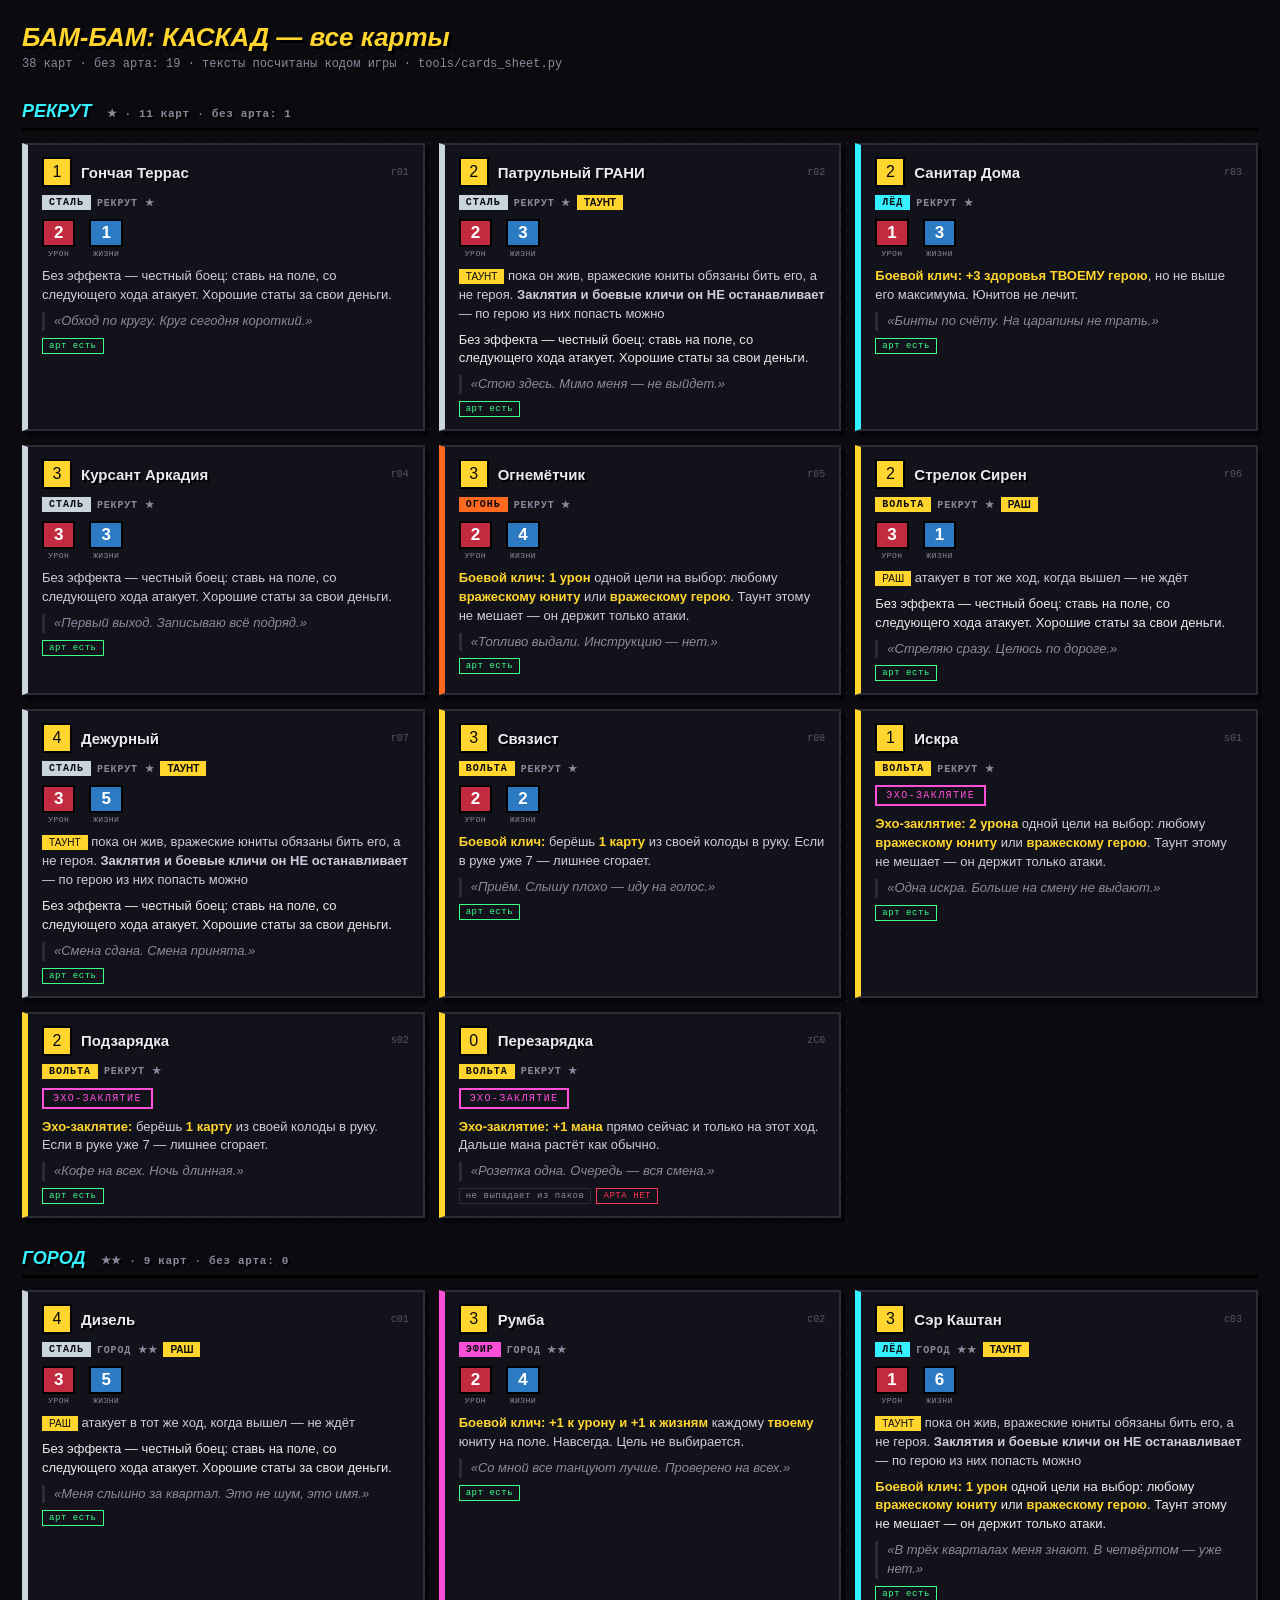
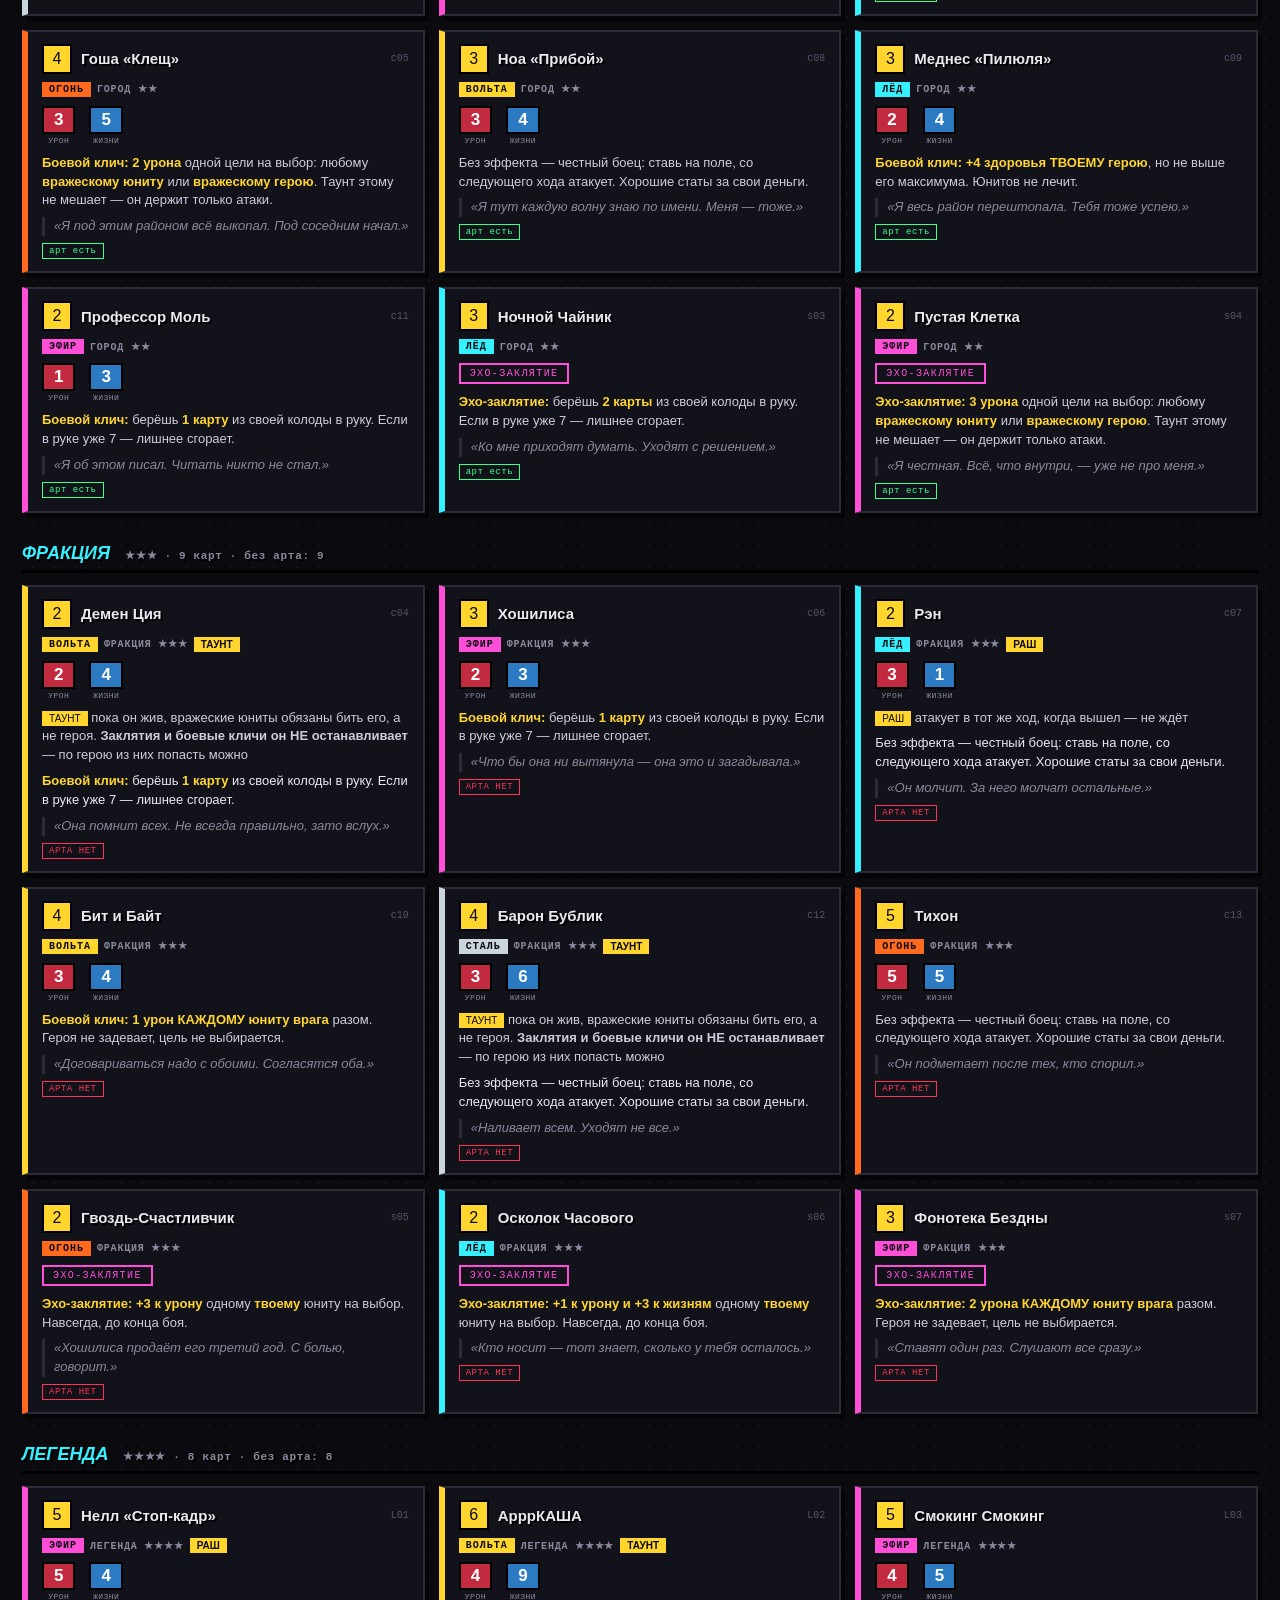
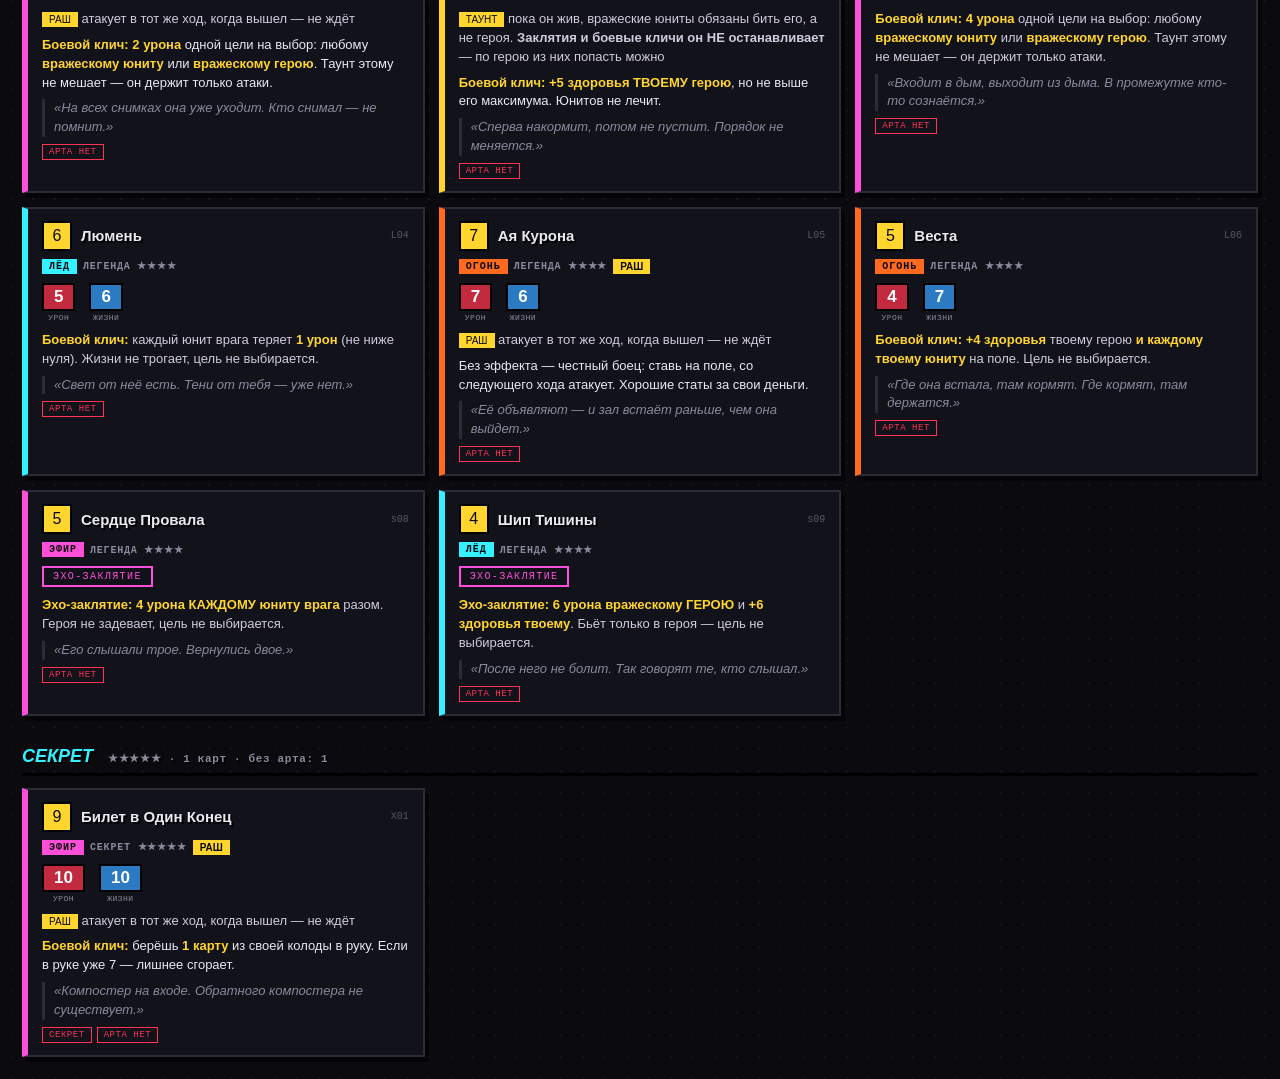
==== cards-sheet.html @ ff0a2c67 "Rename seven cards and give every flavour line one voice per tier The lines were clever one-liners w" ====
<!doctype html>
<meta charset="utf-8">
<title>БАМ-БАМ: все карты</title>
<meta name="viewport" content="width=device-width,initial-scale=1">
<style>
:root{--yel:#ffd52e;--mag:#ff4fd8;--cyn:#35f0ff;--red:#ff3355;--grn:#3dff8a;
  --bg:#0a0a0f;--ink:#e9e9f0;--dim:#8a8a9e;
  --disp:'Arial Black',Impact,sans-serif;--mono:ui-monospace,Consolas,monospace}
*{box-sizing:border-box}
body{margin:0;padding:22px;background:var(--bg);color:var(--ink);
  font-family:'Segoe UI',Helvetica,Arial,sans-serif;
  background-image:radial-gradient(rgba(255,255,255,.04) 1px,transparent 1.5px);
  background-size:22px 22px}
h1{font-family:var(--disp);font-style:italic;color:var(--yel);margin:0 0 4px;
  text-shadow:3px 3px 0 #000;font-size:26px}
.sub{font-family:var(--mono);font-size:12px;color:var(--dim);margin-bottom:22px}
h2{font-family:var(--disp);font-style:italic;color:var(--cyn);font-size:18px;
  margin:30px 0 12px;text-shadow:2px 2px 0 #000;border-bottom:3px solid #000;padding-bottom:6px}
h2 span{font-family:var(--mono);font-style:normal;font-size:11px;color:var(--dim);
  margin-left:10px;letter-spacing:.06em}
.grid{display:grid;gap:14px;grid-template-columns:repeat(auto-fill,minmax(300px,1fr))}
.c{background:#12121b;border:2px solid #2c2c38;border-left:6px solid var(--el);
  padding:12px 14px;box-shadow:4px 5px 0 rgba(0,0,0,.5)}
.c header{display:flex;align-items:center;gap:9px;margin-bottom:8px}
.cost{font-family:var(--disp);background:var(--yel);color:#0a0a0e;width:30px;height:30px;
  display:grid;place-items:center;border:2px solid #000;font-size:16px;flex:none}
.c h3{font-family:var(--disp);font-size:15px;margin:0;flex:1;text-shadow:2px 2px 0 #000}
.id{font-family:var(--mono);font-size:10px;color:#55556a}
.meta{display:flex;flex-wrap:wrap;gap:6px;align-items:center;margin-bottom:9px}
.el{font-family:var(--mono);font-size:10px;letter-spacing:.1em;color:#0a0a0e;
  background:var(--el);padding:2px 7px}
.tier{font-family:var(--mono);font-size:10px;letter-spacing:.08em;color:var(--dim)}
.kw{font-family:var(--disp);font-size:10px;color:#0a0a0e;background:var(--yel);padding:2px 7px}
.stats{display:flex;gap:14px;align-items:flex-start;margin-bottom:9px}
.st{display:flex;flex-direction:column;align-items:center;gap:2px}
.st b{font-family:var(--disp);font-size:17px;padding:2px 10px;border:2px solid #000;color:#fff}
.st b.a{background:#c22b3f}.st b.h{background:#2b7ac2}
.st i{font-family:var(--mono);font-style:normal;font-size:8px;color:var(--dim);letter-spacing:.06em}
.echo{font-family:var(--mono);font-size:10px;letter-spacing:.14em;color:var(--mag);
  border:2px solid var(--mag);padding:3px 9px}
.c p{margin:0 0 7px;font-size:13px;line-height:1.45}
.c .desc b{color:var(--yel)}
.c .desc .kw{background:none;color:var(--yel);padding:0;font-size:13px}
.c > p:has(+ .desc),.c p:first-of-type{color:#cfccdd}
.fl{font-style:italic;color:var(--dim);font-size:12px;border-left:3px solid #2c2c38;padding-left:9px}
.tags{display:flex;flex-wrap:wrap;gap:5px}
.tag{font-family:var(--mono);font-size:9px;letter-spacing:.06em;color:var(--dim);
  border:1px solid #2c2c38;padding:2px 6px;font-weight:400}
.tag.no{color:var(--red);border-color:var(--red)}
.tag.ok{color:var(--grn);border-color:var(--grn)}
.tag.sec{color:var(--red);border-color:var(--red)}
@media print{body{background:#fff;color:#000}.c{break-inside:avoid}}
</style>
<h1>БАМ-БАМ: КАСКАД — все карты</h1>
<div class="sub">38 карт · без арта: 19 · тексты посчитаны кодом игры · tools/cards_sheet.py</div>
<h2>РЕКРУТ <span>★ · 11 карт · без арта: 1</span></h2>
<div class="grid"><article class="c t0" style="--el:#c9d4dc">
  <header><span class="cost">1</span>
    <h3>Гончая Террас</h3>
    <span class="id">r01</span></header>
  <div class="meta"><b class="el">СТАЛЬ</b><b class="tier">РЕКРУТ ★</b></div>
  <div class="stats"><span class="st"><b class="a">2</b><i>УРОН</i></span><span class="st"><b class="h">1</b><i>ЖИЗНИ</i></span></div>
  
  <p class="desc">Без эффекта — честный боец: ставь на поле, со следующего хода атакует. Хорошие статы за свои деньги.</p>
  <p class="fl">«Обход по кругу. Круг сегодня короткий.»</p>
  <div class="tags"><b class="tag ok">арт есть</b></div>
</article>
<article class="c t0" style="--el:#c9d4dc">
  <header><span class="cost">2</span>
    <h3>Патрульный ГРАНИ</h3>
    <span class="id">r02</span></header>
  <div class="meta"><b class="el">СТАЛЬ</b><b class="tier">РЕКРУТ ★</b><b class="kw">ТАУНТ</b></div>
  <div class="stats"><span class="st"><b class="a">2</b><i>УРОН</i></span><span class="st"><b class="h">3</b><i>ЖИЗНИ</i></span></div>
  <p><span class="kw">ТАУНТ</span> пока он жив, вражеские юниты обязаны бить его, а не героя. <b>Заклятия и боевые кличи он НЕ останавливает</b> — по герою из них попасть можно</p>
  <p class="desc">Без эффекта — честный боец: ставь на поле, со следующего хода атакует. Хорошие статы за свои деньги.</p>
  <p class="fl">«Стою здесь. Мимо меня — не выйдет.»</p>
  <div class="tags"><b class="tag ok">арт есть</b></div>
</article>
<article class="c t0" style="--el:#35f0ff">
  <header><span class="cost">2</span>
    <h3>Санитар Дома</h3>
    <span class="id">r03</span></header>
  <div class="meta"><b class="el">ЛЁД</b><b class="tier">РЕКРУТ ★</b></div>
  <div class="stats"><span class="st"><b class="a">1</b><i>УРОН</i></span><span class="st"><b class="h">3</b><i>ЖИЗНИ</i></span></div>
  
  <p class="desc"><b>Боевой клич:</b> <b>+3 здоровья ТВОЕМУ герою</b>, но не выше его максимума. Юнитов не лечит.</p>
  <p class="fl">«Бинты по счёту. На царапины не трать.»</p>
  <div class="tags"><b class="tag ok">арт есть</b></div>
</article>
<article class="c t0" style="--el:#c9d4dc">
  <header><span class="cost">3</span>
    <h3>Курсант Аркадия</h3>
    <span class="id">r04</span></header>
  <div class="meta"><b class="el">СТАЛЬ</b><b class="tier">РЕКРУТ ★</b></div>
  <div class="stats"><span class="st"><b class="a">3</b><i>УРОН</i></span><span class="st"><b class="h">3</b><i>ЖИЗНИ</i></span></div>
  
  <p class="desc">Без эффекта — честный боец: ставь на поле, со следующего хода атакует. Хорошие статы за свои деньги.</p>
  <p class="fl">«Первый выход. Записываю всё подряд.»</p>
  <div class="tags"><b class="tag ok">арт есть</b></div>
</article>
<article class="c t0" style="--el:#ff6a1f">
  <header><span class="cost">3</span>
    <h3>Огнемётчик</h3>
    <span class="id">r05</span></header>
  <div class="meta"><b class="el">ОГОНЬ</b><b class="tier">РЕКРУТ ★</b></div>
  <div class="stats"><span class="st"><b class="a">2</b><i>УРОН</i></span><span class="st"><b class="h">4</b><i>ЖИЗНИ</i></span></div>
  
  <p class="desc"><b>Боевой клич:</b> <b>1 урон</b> одной цели на выбор: любому <b>вражескому юниту</b> или <b>вражескому герою</b>. Таунт этому не мешает — он держит только атаки.</p>
  <p class="fl">«Топливо выдали. Инструкцию — нет.»</p>
  <div class="tags"><b class="tag ok">арт есть</b></div>
</article>
<article class="c t0" style="--el:#ffd52e">
  <header><span class="cost">2</span>
    <h3>Стрелок Сирен</h3>
    <span class="id">r06</span></header>
  <div class="meta"><b class="el">ВОЛЬТА</b><b class="tier">РЕКРУТ ★</b><b class="kw">РАШ</b></div>
  <div class="stats"><span class="st"><b class="a">3</b><i>УРОН</i></span><span class="st"><b class="h">1</b><i>ЖИЗНИ</i></span></div>
  <p><span class="kw">РАШ</span> атакует в тот же ход, когда вышел — не ждёт</p>
  <p class="desc">Без эффекта — честный боец: ставь на поле, со следующего хода атакует. Хорошие статы за свои деньги.</p>
  <p class="fl">«Стреляю сразу. Целюсь по дороге.»</p>
  <div class="tags"><b class="tag ok">арт есть</b></div>
</article>
<article class="c t0" style="--el:#c9d4dc">
  <header><span class="cost">4</span>
    <h3>Дежурный</h3>
    <span class="id">r07</span></header>
  <div class="meta"><b class="el">СТАЛЬ</b><b class="tier">РЕКРУТ ★</b><b class="kw">ТАУНТ</b></div>
  <div class="stats"><span class="st"><b class="a">3</b><i>УРОН</i></span><span class="st"><b class="h">5</b><i>ЖИЗНИ</i></span></div>
  <p><span class="kw">ТАУНТ</span> пока он жив, вражеские юниты обязаны бить его, а не героя. <b>Заклятия и боевые кличи он НЕ останавливает</b> — по герою из них попасть можно</p>
  <p class="desc">Без эффекта — честный боец: ставь на поле, со следующего хода атакует. Хорошие статы за свои деньги.</p>
  <p class="fl">«Смена сдана. Смена принята.»</p>
  <div class="tags"><b class="tag ok">арт есть</b></div>
</article>
<article class="c t0" style="--el:#ffd52e">
  <header><span class="cost">3</span>
    <h3>Связист</h3>
    <span class="id">r08</span></header>
  <div class="meta"><b class="el">ВОЛЬТА</b><b class="tier">РЕКРУТ ★</b></div>
  <div class="stats"><span class="st"><b class="a">2</b><i>УРОН</i></span><span class="st"><b class="h">2</b><i>ЖИЗНИ</i></span></div>
  
  <p class="desc"><b>Боевой клич:</b> берёшь <b>1 карту</b> из своей колоды в руку. Если в руке уже 7 — лишнее сгорает.</p>
  <p class="fl">«Приём. Слышу плохо — иду на голос.»</p>
  <div class="tags"><b class="tag ok">арт есть</b></div>
</article>
<article class="c t0" style="--el:#ffd52e">
  <header><span class="cost">1</span>
    <h3>Искра</h3>
    <span class="id">s01</span></header>
  <div class="meta"><b class="el">ВОЛЬТА</b><b class="tier">РЕКРУТ ★</b></div>
  <div class="stats"><span class="echo">ЭХО-ЗАКЛЯТИЕ</span></div>
  
  <p class="desc"><b>Эхо-заклятие:</b> <b>2 урона</b> одной цели на выбор: любому <b>вражескому юниту</b> или <b>вражескому герою</b>. Таунт этому не мешает — он держит только атаки.</p>
  <p class="fl">«Одна искра. Больше на смену не выдают.»</p>
  <div class="tags"><b class="tag ok">арт есть</b></div>
</article>
<article class="c t0" style="--el:#ffd52e">
  <header><span class="cost">2</span>
    <h3>Подзарядка</h3>
    <span class="id">s02</span></header>
  <div class="meta"><b class="el">ВОЛЬТА</b><b class="tier">РЕКРУТ ★</b></div>
  <div class="stats"><span class="echo">ЭХО-ЗАКЛЯТИЕ</span></div>
  
  <p class="desc"><b>Эхо-заклятие:</b> берёшь <b>1 карту</b> из своей колоды в руку. Если в руке уже 7 — лишнее сгорает.</p>
  <p class="fl">«Кофе на всех. Ночь длинная.»</p>
  <div class="tags"><b class="tag ok">арт есть</b></div>
</article>
<article class="c t0" style="--el:#ffd52e">
  <header><span class="cost">0</span>
    <h3>Перезарядка</h3>
    <span class="id">zC0</span></header>
  <div class="meta"><b class="el">ВОЛЬТА</b><b class="tier">РЕКРУТ ★</b></div>
  <div class="stats"><span class="echo">ЭХО-ЗАКЛЯТИЕ</span></div>
  
  <p class="desc"><b>Эхо-заклятие:</b> <b>+1 мана</b> прямо сейчас и только на этот ход. Дальше мана растёт как обычно.</p>
  <p class="fl">«Розетка одна. Очередь — вся смена.»</p>
  <div class="tags"><b class="tag">не выпадает из паков</b><b class="tag no">АРТА НЕТ</b></div>
</article></div>
<h2>ГОРОД <span>★★ · 9 карт · без арта: 0</span></h2>
<div class="grid"><article class="c t1" style="--el:#c9d4dc">
  <header><span class="cost">4</span>
    <h3>Дизель</h3>
    <span class="id">c01</span></header>
  <div class="meta"><b class="el">СТАЛЬ</b><b class="tier">ГОРОД ★★</b><b class="kw">РАШ</b></div>
  <div class="stats"><span class="st"><b class="a">3</b><i>УРОН</i></span><span class="st"><b class="h">5</b><i>ЖИЗНИ</i></span></div>
  <p><span class="kw">РАШ</span> атакует в тот же ход, когда вышел — не ждёт</p>
  <p class="desc">Без эффекта — честный боец: ставь на поле, со следующего хода атакует. Хорошие статы за свои деньги.</p>
  <p class="fl">«Меня слышно за квартал. Это не шум, это имя.»</p>
  <div class="tags"><b class="tag ok">арт есть</b></div>
</article>
<article class="c t1" style="--el:#ff4fd8">
  <header><span class="cost">3</span>
    <h3>Румба</h3>
    <span class="id">c02</span></header>
  <div class="meta"><b class="el">ЭФИР</b><b class="tier">ГОРОД ★★</b></div>
  <div class="stats"><span class="st"><b class="a">2</b><i>УРОН</i></span><span class="st"><b class="h">4</b><i>ЖИЗНИ</i></span></div>
  
  <p class="desc"><b>Боевой клич:</b> <b>+1 к урону и +1 к жизням</b> каждому <b>твоему</b> юниту на поле. Навсегда. Цель не выбирается.</p>
  <p class="fl">«Со мной все танцуют лучше. Проверено на всех.»</p>
  <div class="tags"><b class="tag ok">арт есть</b></div>
</article>
<article class="c t1" style="--el:#35f0ff">
  <header><span class="cost">3</span>
    <h3>Сэр Каштан</h3>
    <span class="id">c03</span></header>
  <div class="meta"><b class="el">ЛЁД</b><b class="tier">ГОРОД ★★</b><b class="kw">ТАУНТ</b></div>
  <div class="stats"><span class="st"><b class="a">1</b><i>УРОН</i></span><span class="st"><b class="h">6</b><i>ЖИЗНИ</i></span></div>
  <p><span class="kw">ТАУНТ</span> пока он жив, вражеские юниты обязаны бить его, а не героя. <b>Заклятия и боевые кличи он НЕ останавливает</b> — по герою из них попасть можно</p>
  <p class="desc"><b>Боевой клич:</b> <b>1 урон</b> одной цели на выбор: любому <b>вражескому юниту</b> или <b>вражескому герою</b>. Таунт этому не мешает — он держит только атаки.</p>
  <p class="fl">«В трёх кварталах меня знают. В четвёртом — уже нет.»</p>
  <div class="tags"><b class="tag ok">арт есть</b></div>
</article>
<article class="c t1" style="--el:#ff6a1f">
  <header><span class="cost">4</span>
    <h3>Гоша «Клещ»</h3>
    <span class="id">c05</span></header>
  <div class="meta"><b class="el">ОГОНЬ</b><b class="tier">ГОРОД ★★</b></div>
  <div class="stats"><span class="st"><b class="a">3</b><i>УРОН</i></span><span class="st"><b class="h">5</b><i>ЖИЗНИ</i></span></div>
  
  <p class="desc"><b>Боевой клич:</b> <b>2 урона</b> одной цели на выбор: любому <b>вражескому юниту</b> или <b>вражескому герою</b>. Таунт этому не мешает — он держит только атаки.</p>
  <p class="fl">«Я под этим районом всё выкопал. Под соседним начал.»</p>
  <div class="tags"><b class="tag ok">арт есть</b></div>
</article>
<article class="c t1" style="--el:#ffd52e">
  <header><span class="cost">3</span>
    <h3>Ноа «Прибой»</h3>
    <span class="id">c08</span></header>
  <div class="meta"><b class="el">ВОЛЬТА</b><b class="tier">ГОРОД ★★</b></div>
  <div class="stats"><span class="st"><b class="a">3</b><i>УРОН</i></span><span class="st"><b class="h">4</b><i>ЖИЗНИ</i></span></div>
  
  <p class="desc">Без эффекта — честный боец: ставь на поле, со следующего хода атакует. Хорошие статы за свои деньги.</p>
  <p class="fl">«Я тут каждую волну знаю по имени. Меня — тоже.»</p>
  <div class="tags"><b class="tag ok">арт есть</b></div>
</article>
<article class="c t1" style="--el:#35f0ff">
  <header><span class="cost">3</span>
    <h3>Меднес «Пилюля»</h3>
    <span class="id">c09</span></header>
  <div class="meta"><b class="el">ЛЁД</b><b class="tier">ГОРОД ★★</b></div>
  <div class="stats"><span class="st"><b class="a">2</b><i>УРОН</i></span><span class="st"><b class="h">4</b><i>ЖИЗНИ</i></span></div>
  
  <p class="desc"><b>Боевой клич:</b> <b>+4 здоровья ТВОЕМУ герою</b>, но не выше его максимума. Юнитов не лечит.</p>
  <p class="fl">«Я весь район перештопала. Тебя тоже успею.»</p>
  <div class="tags"><b class="tag ok">арт есть</b></div>
</article>
<article class="c t1" style="--el:#ff4fd8">
  <header><span class="cost">2</span>
    <h3>Профессор Моль</h3>
    <span class="id">c11</span></header>
  <div class="meta"><b class="el">ЭФИР</b><b class="tier">ГОРОД ★★</b></div>
  <div class="stats"><span class="st"><b class="a">1</b><i>УРОН</i></span><span class="st"><b class="h">3</b><i>ЖИЗНИ</i></span></div>
  
  <p class="desc"><b>Боевой клич:</b> берёшь <b>1 карту</b> из своей колоды в руку. Если в руке уже 7 — лишнее сгорает.</p>
  <p class="fl">«Я об этом писал. Читать никто не стал.»</p>
  <div class="tags"><b class="tag ok">арт есть</b></div>
</article>
<article class="c t1" style="--el:#35f0ff">
  <header><span class="cost">3</span>
    <h3>Ночной Чайник</h3>
    <span class="id">s03</span></header>
  <div class="meta"><b class="el">ЛЁД</b><b class="tier">ГОРОД ★★</b></div>
  <div class="stats"><span class="echo">ЭХО-ЗАКЛЯТИЕ</span></div>
  
  <p class="desc"><b>Эхо-заклятие:</b> берёшь <b>2 карты</b> из своей колоды в руку. Если в руке уже 7 — лишнее сгорает.</p>
  <p class="fl">«Ко мне приходят думать. Уходят с решением.»</p>
  <div class="tags"><b class="tag ok">арт есть</b></div>
</article>
<article class="c t1" style="--el:#ff4fd8">
  <header><span class="cost">2</span>
    <h3>Пустая Клетка</h3>
    <span class="id">s04</span></header>
  <div class="meta"><b class="el">ЭФИР</b><b class="tier">ГОРОД ★★</b></div>
  <div class="stats"><span class="echo">ЭХО-ЗАКЛЯТИЕ</span></div>
  
  <p class="desc"><b>Эхо-заклятие:</b> <b>3 урона</b> одной цели на выбор: любому <b>вражескому юниту</b> или <b>вражескому герою</b>. Таунт этому не мешает — он держит только атаки.</p>
  <p class="fl">«Я честная. Всё, что внутри, — уже не про меня.»</p>
  <div class="tags"><b class="tag ok">арт есть</b></div>
</article></div>
<h2>ФРАКЦИЯ <span>★★★ · 9 карт · без арта: 9</span></h2>
<div class="grid"><article class="c t2" style="--el:#ffd52e">
  <header><span class="cost">2</span>
    <h3>Демен Ция</h3>
    <span class="id">c04</span></header>
  <div class="meta"><b class="el">ВОЛЬТА</b><b class="tier">ФРАКЦИЯ ★★★</b><b class="kw">ТАУНТ</b></div>
  <div class="stats"><span class="st"><b class="a">2</b><i>УРОН</i></span><span class="st"><b class="h">4</b><i>ЖИЗНИ</i></span></div>
  <p><span class="kw">ТАУНТ</span> пока он жив, вражеские юниты обязаны бить его, а не героя. <b>Заклятия и боевые кличи он НЕ останавливает</b> — по герою из них попасть можно</p>
  <p class="desc"><b>Боевой клич:</b> берёшь <b>1 карту</b> из своей колоды в руку. Если в руке уже 7 — лишнее сгорает.</p>
  <p class="fl">«Она помнит всех. Не всегда правильно, зато вслух.»</p>
  <div class="tags"><b class="tag no">АРТА НЕТ</b></div>
</article>
<article class="c t2" style="--el:#ff4fd8">
  <header><span class="cost">3</span>
    <h3>Хошилиса</h3>
    <span class="id">c06</span></header>
  <div class="meta"><b class="el">ЭФИР</b><b class="tier">ФРАКЦИЯ ★★★</b></div>
  <div class="stats"><span class="st"><b class="a">2</b><i>УРОН</i></span><span class="st"><b class="h">3</b><i>ЖИЗНИ</i></span></div>
  
  <p class="desc"><b>Боевой клич:</b> берёшь <b>1 карту</b> из своей колоды в руку. Если в руке уже 7 — лишнее сгорает.</p>
  <p class="fl">«Что бы она ни вытянула — она это и загадывала.»</p>
  <div class="tags"><b class="tag no">АРТА НЕТ</b></div>
</article>
<article class="c t2" style="--el:#35f0ff">
  <header><span class="cost">2</span>
    <h3>Рэн</h3>
    <span class="id">c07</span></header>
  <div class="meta"><b class="el">ЛЁД</b><b class="tier">ФРАКЦИЯ ★★★</b><b class="kw">РАШ</b></div>
  <div class="stats"><span class="st"><b class="a">3</b><i>УРОН</i></span><span class="st"><b class="h">1</b><i>ЖИЗНИ</i></span></div>
  <p><span class="kw">РАШ</span> атакует в тот же ход, когда вышел — не ждёт</p>
  <p class="desc">Без эффекта — честный боец: ставь на поле, со следующего хода атакует. Хорошие статы за свои деньги.</p>
  <p class="fl">«Он молчит. За него молчат остальные.»</p>
  <div class="tags"><b class="tag no">АРТА НЕТ</b></div>
</article>
<article class="c t2" style="--el:#ffd52e">
  <header><span class="cost">4</span>
    <h3>Бит и Байт</h3>
    <span class="id">c10</span></header>
  <div class="meta"><b class="el">ВОЛЬТА</b><b class="tier">ФРАКЦИЯ ★★★</b></div>
  <div class="stats"><span class="st"><b class="a">3</b><i>УРОН</i></span><span class="st"><b class="h">4</b><i>ЖИЗНИ</i></span></div>
  
  <p class="desc"><b>Боевой клич:</b> <b>1 урон КАЖДОМУ юниту врага</b> разом. Героя не задевает, цель не выбирается.</p>
  <p class="fl">«Договариваться надо с обоими. Согласятся оба.»</p>
  <div class="tags"><b class="tag no">АРТА НЕТ</b></div>
</article>
<article class="c t2" style="--el:#c9d4dc">
  <header><span class="cost">4</span>
    <h3>Барон Бублик</h3>
    <span class="id">c12</span></header>
  <div class="meta"><b class="el">СТАЛЬ</b><b class="tier">ФРАКЦИЯ ★★★</b><b class="kw">ТАУНТ</b></div>
  <div class="stats"><span class="st"><b class="a">3</b><i>УРОН</i></span><span class="st"><b class="h">6</b><i>ЖИЗНИ</i></span></div>
  <p><span class="kw">ТАУНТ</span> пока он жив, вражеские юниты обязаны бить его, а не героя. <b>Заклятия и боевые кличи он НЕ останавливает</b> — по герою из них попасть можно</p>
  <p class="desc">Без эффекта — честный боец: ставь на поле, со следующего хода атакует. Хорошие статы за свои деньги.</p>
  <p class="fl">«Наливает всем. Уходят не все.»</p>
  <div class="tags"><b class="tag no">АРТА НЕТ</b></div>
</article>
<article class="c t2" style="--el:#ff6a1f">
  <header><span class="cost">5</span>
    <h3>Тихон</h3>
    <span class="id">c13</span></header>
  <div class="meta"><b class="el">ОГОНЬ</b><b class="tier">ФРАКЦИЯ ★★★</b></div>
  <div class="stats"><span class="st"><b class="a">5</b><i>УРОН</i></span><span class="st"><b class="h">5</b><i>ЖИЗНИ</i></span></div>
  
  <p class="desc">Без эффекта — честный боец: ставь на поле, со следующего хода атакует. Хорошие статы за свои деньги.</p>
  <p class="fl">«Он подметает после тех, кто спорил.»</p>
  <div class="tags"><b class="tag no">АРТА НЕТ</b></div>
</article>
<article class="c t2" style="--el:#ff6a1f">
  <header><span class="cost">2</span>
    <h3>Гвоздь-Счастливчик</h3>
    <span class="id">s05</span></header>
  <div class="meta"><b class="el">ОГОНЬ</b><b class="tier">ФРАКЦИЯ ★★★</b></div>
  <div class="stats"><span class="echo">ЭХО-ЗАКЛЯТИЕ</span></div>
  
  <p class="desc"><b>Эхо-заклятие:</b> <b>+3 к урону</b> одному <b>твоему</b> юниту на выбор. Навсегда, до конца боя.</p>
  <p class="fl">«Хошилиса продаёт его третий год. С болью, говорит.»</p>
  <div class="tags"><b class="tag no">АРТА НЕТ</b></div>
</article>
<article class="c t2" style="--el:#35f0ff">
  <header><span class="cost">2</span>
    <h3>Осколок Часового</h3>
    <span class="id">s06</span></header>
  <div class="meta"><b class="el">ЛЁД</b><b class="tier">ФРАКЦИЯ ★★★</b></div>
  <div class="stats"><span class="echo">ЭХО-ЗАКЛЯТИЕ</span></div>
  
  <p class="desc"><b>Эхо-заклятие:</b> <b>+1 к урону и +3 к жизням</b> одному <b>твоему</b> юниту на выбор. Навсегда, до конца боя.</p>
  <p class="fl">«Кто носит — тот знает, сколько у тебя осталось.»</p>
  <div class="tags"><b class="tag no">АРТА НЕТ</b></div>
</article>
<article class="c t2" style="--el:#ff4fd8">
  <header><span class="cost">3</span>
    <h3>Фонотека Бездны</h3>
    <span class="id">s07</span></header>
  <div class="meta"><b class="el">ЭФИР</b><b class="tier">ФРАКЦИЯ ★★★</b></div>
  <div class="stats"><span class="echo">ЭХО-ЗАКЛЯТИЕ</span></div>
  
  <p class="desc"><b>Эхо-заклятие:</b> <b>2 урона КАЖДОМУ юниту врага</b> разом. Героя не задевает, цель не выбирается.</p>
  <p class="fl">«Ставят один раз. Слушают все сразу.»</p>
  <div class="tags"><b class="tag no">АРТА НЕТ</b></div>
</article></div>
<h2>ЛЕГЕНДА <span>★★★★ · 8 карт · без арта: 8</span></h2>
<div class="grid"><article class="c t3" style="--el:#ff4fd8">
  <header><span class="cost">5</span>
    <h3>Нелл «Стоп-кадр»</h3>
    <span class="id">L01</span></header>
  <div class="meta"><b class="el">ЭФИР</b><b class="tier">ЛЕГЕНДА ★★★★</b><b class="kw">РАШ</b></div>
  <div class="stats"><span class="st"><b class="a">5</b><i>УРОН</i></span><span class="st"><b class="h">4</b><i>ЖИЗНИ</i></span></div>
  <p><span class="kw">РАШ</span> атакует в тот же ход, когда вышел — не ждёт</p>
  <p class="desc"><b>Боевой клич:</b> <b>2 урона</b> одной цели на выбор: любому <b>вражескому юниту</b> или <b>вражескому герою</b>. Таунт этому не мешает — он держит только атаки.</p>
  <p class="fl">«На всех снимках она уже уходит. Кто снимал — не помнит.»</p>
  <div class="tags"><b class="tag no">АРТА НЕТ</b></div>
</article>
<article class="c t3" style="--el:#ffd52e">
  <header><span class="cost">6</span>
    <h3>АрррКАША</h3>
    <span class="id">L02</span></header>
  <div class="meta"><b class="el">ВОЛЬТА</b><b class="tier">ЛЕГЕНДА ★★★★</b><b class="kw">ТАУНТ</b></div>
  <div class="stats"><span class="st"><b class="a">4</b><i>УРОН</i></span><span class="st"><b class="h">9</b><i>ЖИЗНИ</i></span></div>
  <p><span class="kw">ТАУНТ</span> пока он жив, вражеские юниты обязаны бить его, а не героя. <b>Заклятия и боевые кличи он НЕ останавливает</b> — по герою из них попасть можно</p>
  <p class="desc"><b>Боевой клич:</b> <b>+5 здоровья ТВОЕМУ герою</b>, но не выше его максимума. Юнитов не лечит.</p>
  <p class="fl">«Сперва накормит, потом не пустит. Порядок не меняется.»</p>
  <div class="tags"><b class="tag no">АРТА НЕТ</b></div>
</article>
<article class="c t3" style="--el:#ff4fd8">
  <header><span class="cost">5</span>
    <h3>Смокинг Смокинг</h3>
    <span class="id">L03</span></header>
  <div class="meta"><b class="el">ЭФИР</b><b class="tier">ЛЕГЕНДА ★★★★</b></div>
  <div class="stats"><span class="st"><b class="a">4</b><i>УРОН</i></span><span class="st"><b class="h">5</b><i>ЖИЗНИ</i></span></div>
  
  <p class="desc"><b>Боевой клич:</b> <b>4 урона</b> одной цели на выбор: любому <b>вражескому юниту</b> или <b>вражескому герою</b>. Таунт этому не мешает — он держит только атаки.</p>
  <p class="fl">«Входит в дым, выходит из дыма. В промежутке кто-то сознаётся.»</p>
  <div class="tags"><b class="tag no">АРТА НЕТ</b></div>
</article>
<article class="c t3" style="--el:#35f0ff">
  <header><span class="cost">6</span>
    <h3>Люмень</h3>
    <span class="id">L04</span></header>
  <div class="meta"><b class="el">ЛЁД</b><b class="tier">ЛЕГЕНДА ★★★★</b></div>
  <div class="stats"><span class="st"><b class="a">5</b><i>УРОН</i></span><span class="st"><b class="h">6</b><i>ЖИЗНИ</i></span></div>
  
  <p class="desc"><b>Боевой клич:</b> каждый юнит врага теряет <b>1 урон</b> (не ниже нуля). Жизни не трогает, цель не выбирается.</p>
  <p class="fl">«Свет от неё есть. Тени от тебя — уже нет.»</p>
  <div class="tags"><b class="tag no">АРТА НЕТ</b></div>
</article>
<article class="c t3" style="--el:#ff6a1f">
  <header><span class="cost">7</span>
    <h3>Ая Курона</h3>
    <span class="id">L05</span></header>
  <div class="meta"><b class="el">ОГОНЬ</b><b class="tier">ЛЕГЕНДА ★★★★</b><b class="kw">РАШ</b></div>
  <div class="stats"><span class="st"><b class="a">7</b><i>УРОН</i></span><span class="st"><b class="h">6</b><i>ЖИЗНИ</i></span></div>
  <p><span class="kw">РАШ</span> атакует в тот же ход, когда вышел — не ждёт</p>
  <p class="desc">Без эффекта — честный боец: ставь на поле, со следующего хода атакует. Хорошие статы за свои деньги.</p>
  <p class="fl">«Её объявляют — и зал встаёт раньше, чем она выйдет.»</p>
  <div class="tags"><b class="tag no">АРТА НЕТ</b></div>
</article>
<article class="c t3" style="--el:#ff6a1f">
  <header><span class="cost">5</span>
    <h3>Веста</h3>
    <span class="id">L06</span></header>
  <div class="meta"><b class="el">ОГОНЬ</b><b class="tier">ЛЕГЕНДА ★★★★</b></div>
  <div class="stats"><span class="st"><b class="a">4</b><i>УРОН</i></span><span class="st"><b class="h">7</b><i>ЖИЗНИ</i></span></div>
  
  <p class="desc"><b>Боевой клич:</b> <b>+4 здоровья</b> твоему герою <b>и каждому твоему юниту</b> на поле. Цель не выбирается.</p>
  <p class="fl">«Где она встала, там кормят. Где кормят, там держатся.»</p>
  <div class="tags"><b class="tag no">АРТА НЕТ</b></div>
</article>
<article class="c t3" style="--el:#ff4fd8">
  <header><span class="cost">5</span>
    <h3>Сердце Провала</h3>
    <span class="id">s08</span></header>
  <div class="meta"><b class="el">ЭФИР</b><b class="tier">ЛЕГЕНДА ★★★★</b></div>
  <div class="stats"><span class="echo">ЭХО-ЗАКЛЯТИЕ</span></div>
  
  <p class="desc"><b>Эхо-заклятие:</b> <b>4 урона КАЖДОМУ юниту врага</b> разом. Героя не задевает, цель не выбирается.</p>
  <p class="fl">«Его слышали трое. Вернулись двое.»</p>
  <div class="tags"><b class="tag no">АРТА НЕТ</b></div>
</article>
<article class="c t3" style="--el:#35f0ff">
  <header><span class="cost">4</span>
    <h3>Шип Тишины</h3>
    <span class="id">s09</span></header>
  <div class="meta"><b class="el">ЛЁД</b><b class="tier">ЛЕГЕНДА ★★★★</b></div>
  <div class="stats"><span class="echo">ЭХО-ЗАКЛЯТИЕ</span></div>
  
  <p class="desc"><b>Эхо-заклятие:</b> <b>6 урона вражескому ГЕРОЮ</b> и <b>+6 здоровья твоему</b>. Бьёт только в героя — цель не выбирается.</p>
  <p class="fl">«После него не болит. Так говорят те, кто слышал.»</p>
  <div class="tags"><b class="tag no">АРТА НЕТ</b></div>
</article></div>
<h2>СЕКРЕТ <span>★★★★★ · 1 карт · без арта: 1</span></h2>
<div class="grid"><article class="c t4" style="--el:#ff4fd8">
  <header><span class="cost">9</span>
    <h3>Билет в Один Конец</h3>
    <span class="id">X01</span></header>
  <div class="meta"><b class="el">ЭФИР</b><b class="tier">СЕКРЕТ ★★★★★</b><b class="kw">РАШ</b></div>
  <div class="stats"><span class="st"><b class="a">10</b><i>УРОН</i></span><span class="st"><b class="h">10</b><i>ЖИЗНИ</i></span></div>
  <p><span class="kw">РАШ</span> атакует в тот же ход, когда вышел — не ждёт</p>
  <p class="desc"><b>Боевой клич:</b> берёшь <b>1 карту</b> из своей колоды в руку. Если в руке уже 7 — лишнее сгорает.</p>
  <p class="fl">«Компостер на входе. Обратного компостера не существует.»</p>
  <div class="tags"><b class="tag sec">СЕКРЕТ</b><b class="tag no">АРТА НЕТ</b></div>
</article></div>
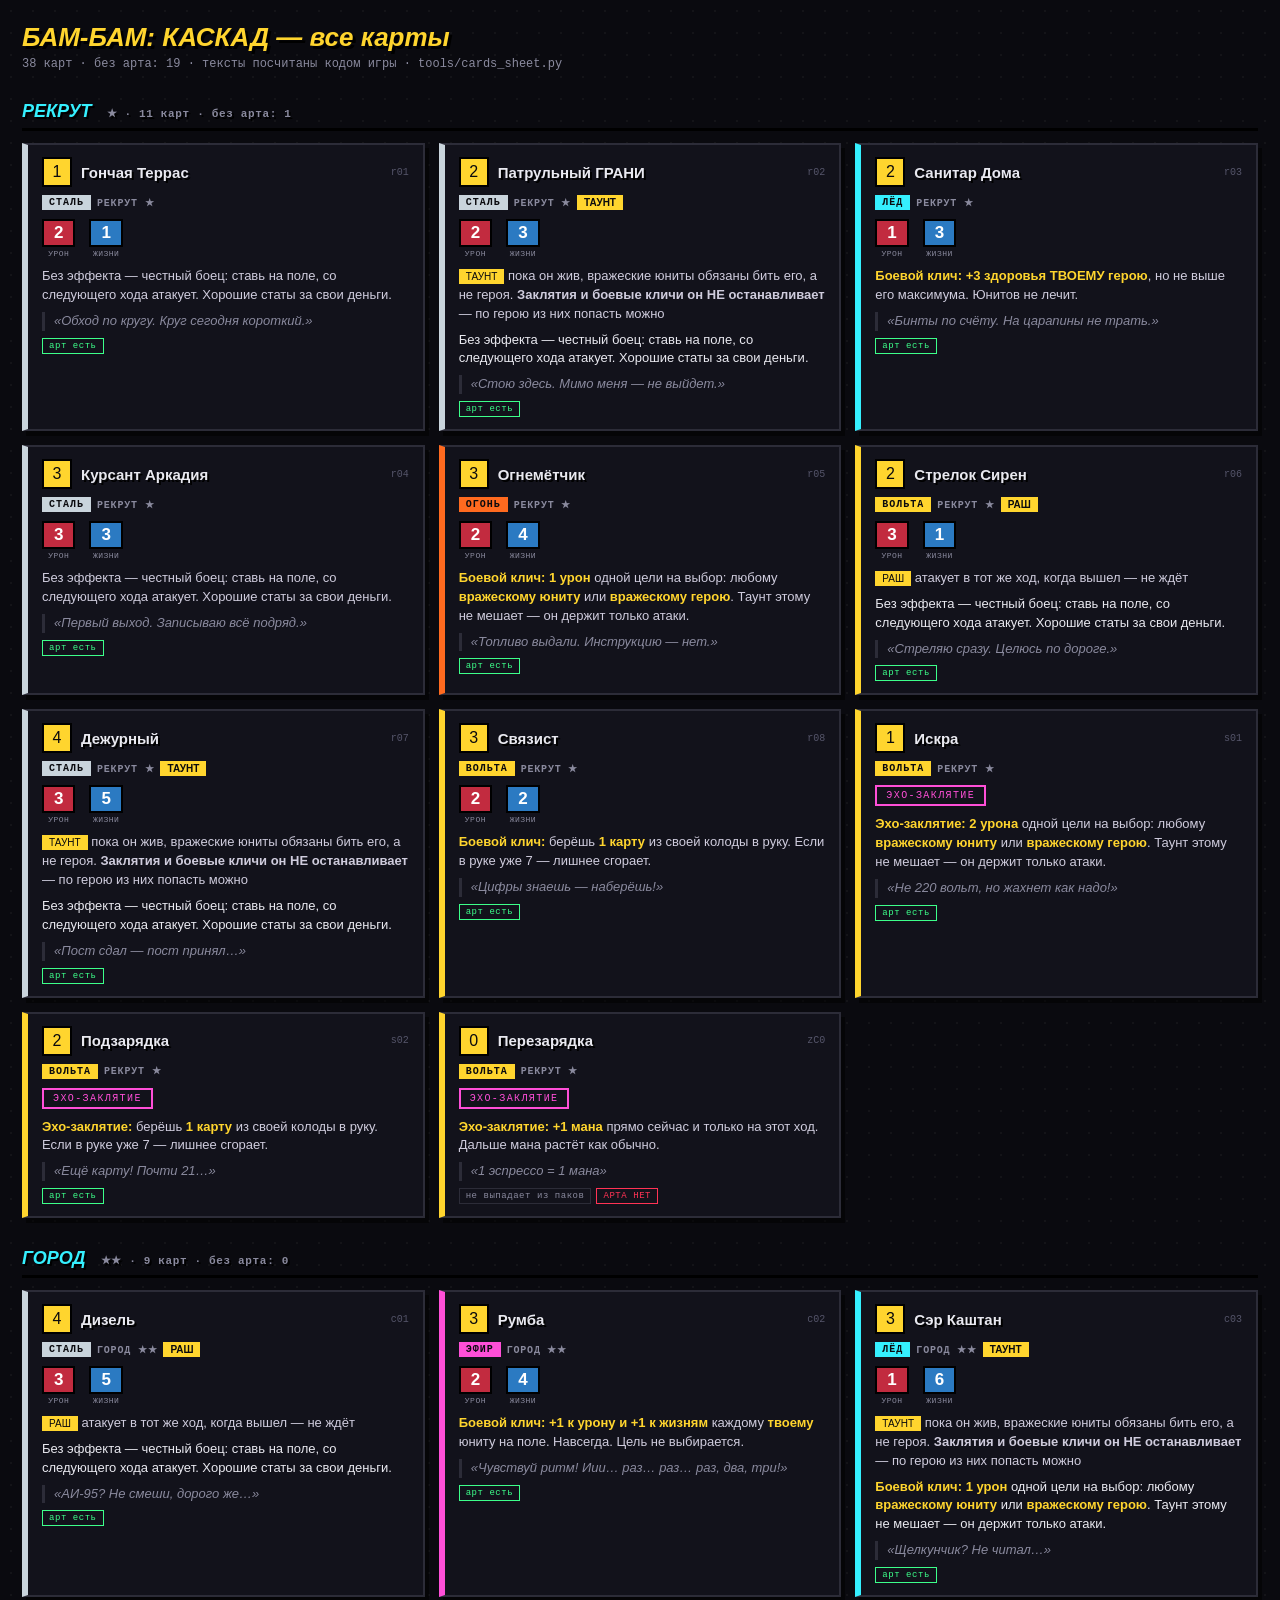
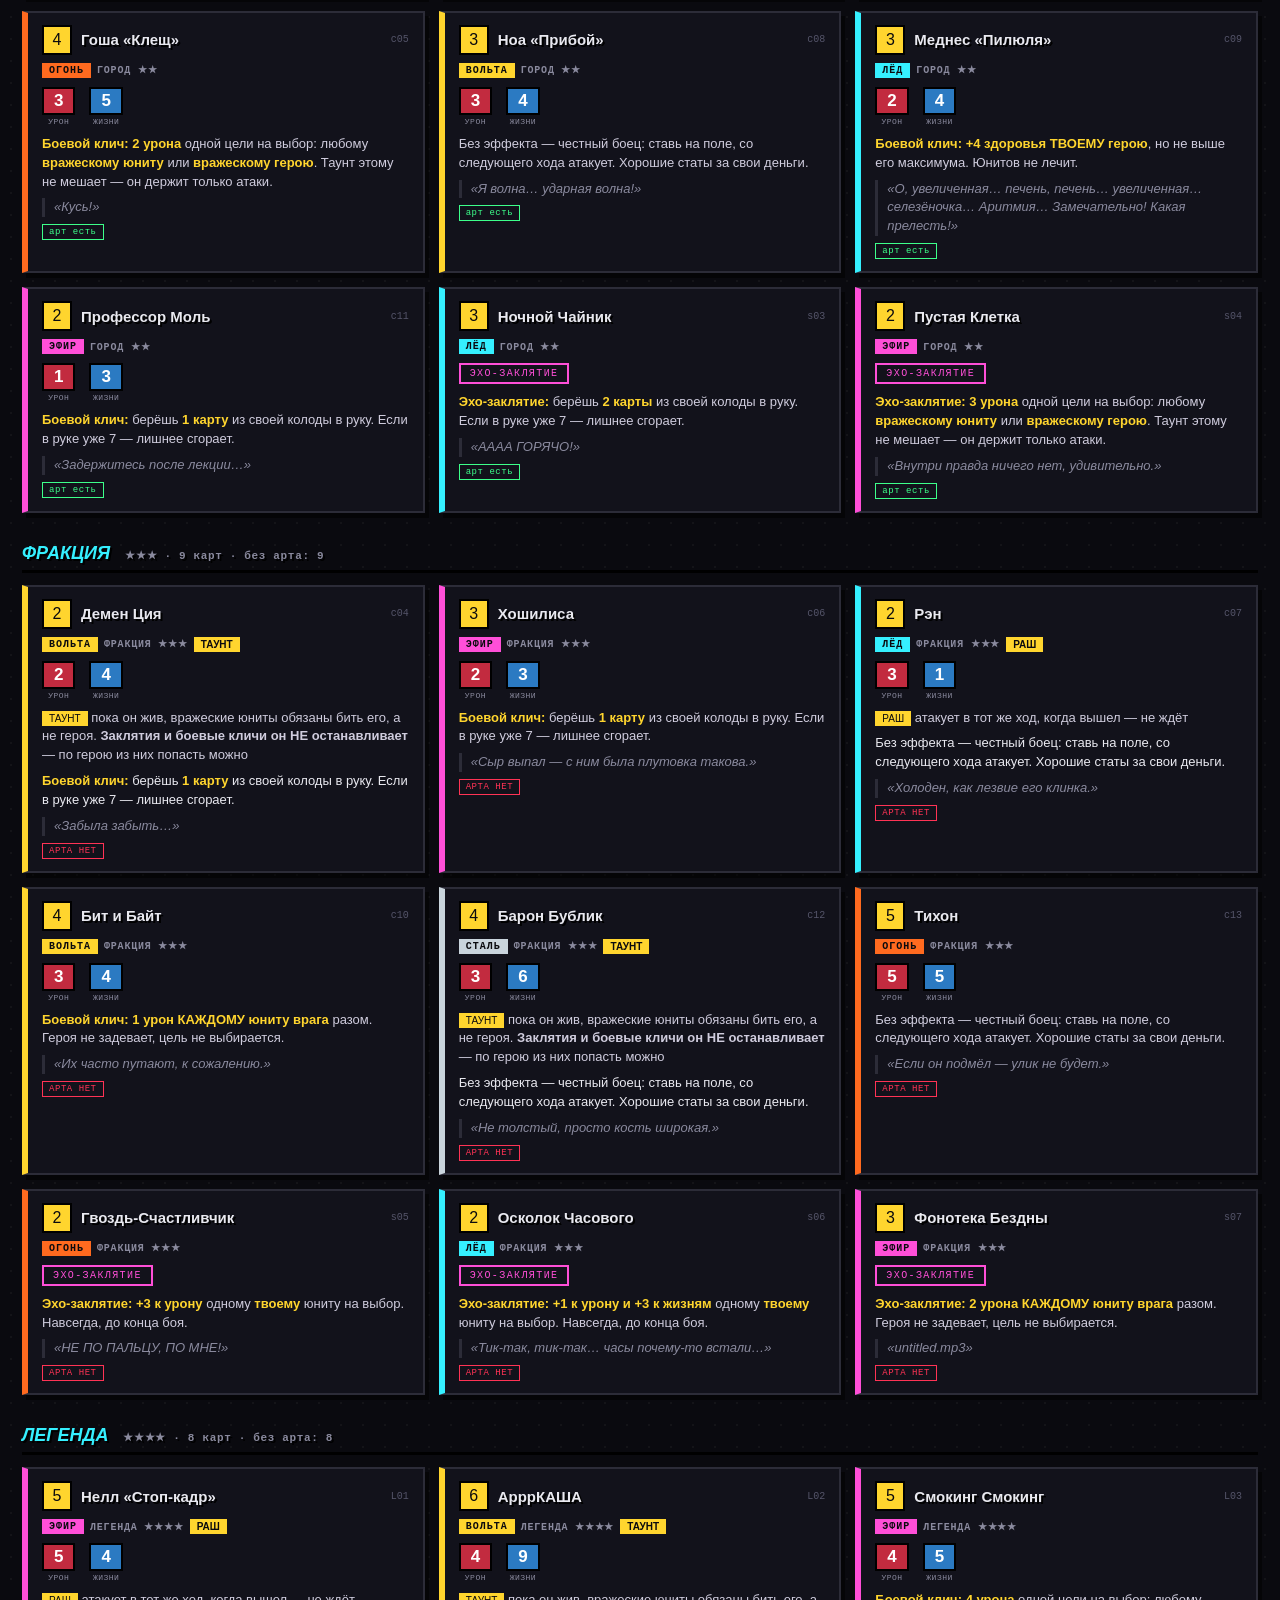
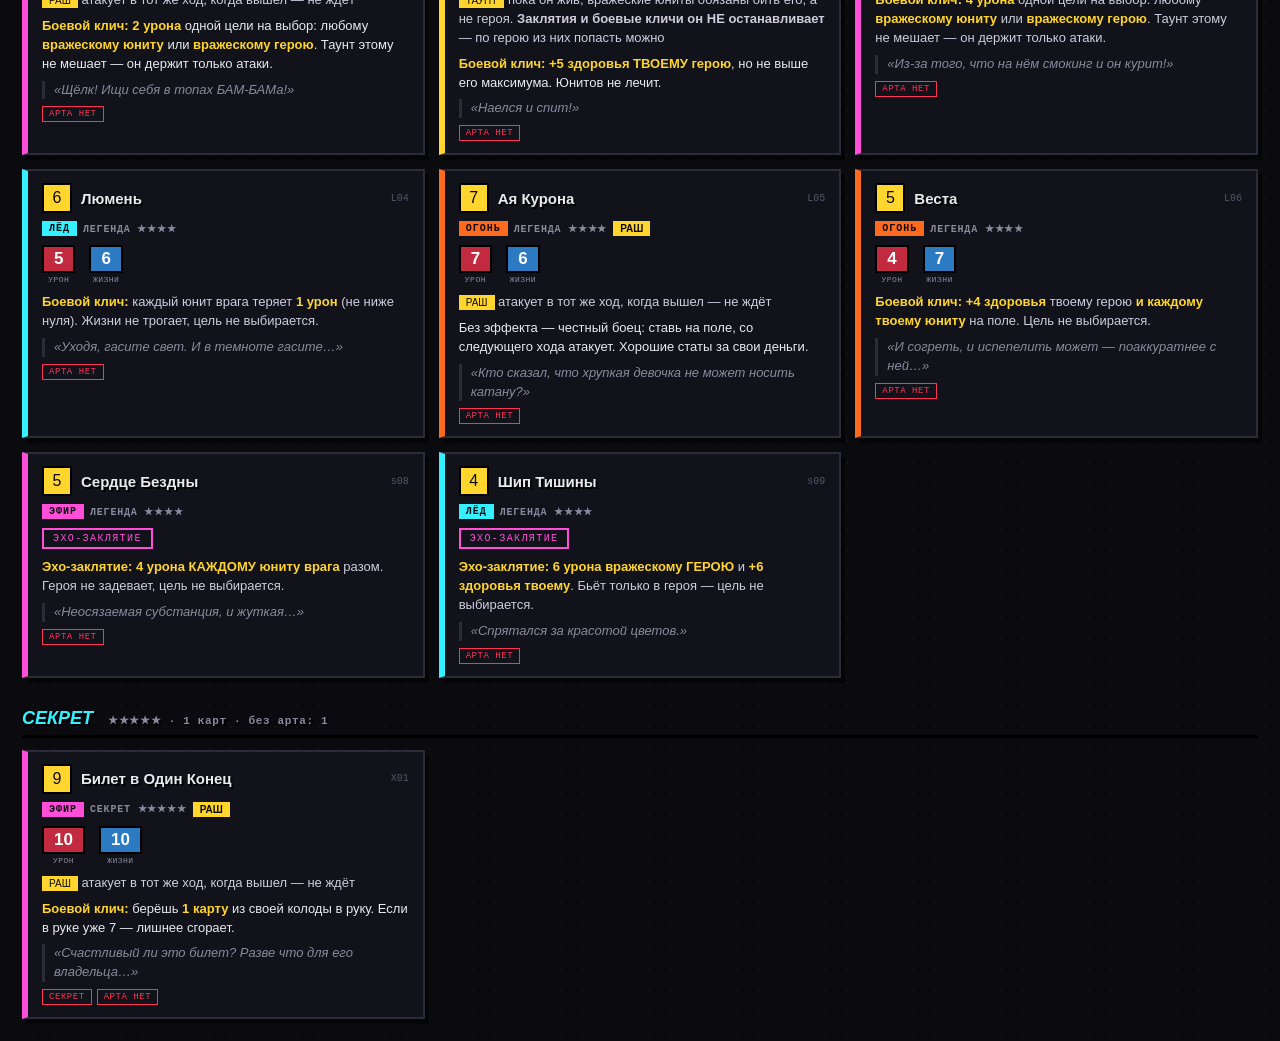
==== commit ef555c06: "Take the author's flavour lines for 32 cards, and rename the heart Сердце Провала -> Сердце Бездны, " ====
--- a/cards-sheet.html
+++ b/cards-sheet.html
@@ -128,7 +128,7 @@
   <div class="stats"><span class="st"><b class="a">3</b><i>УРОН</i></span><span class="st"><b class="h">5</b><i>ЖИЗНИ</i></span></div>
   <p><span class="kw">ТАУНТ</span> пока он жив, вражеские юниты обязаны бить его, а не героя. <b>Заклятия и боевые кличи он НЕ останавливает</b> — по герою из них попасть можно</p>
   <p class="desc">Без эффекта — честный боец: ставь на поле, со следующего хода атакует. Хорошие статы за свои деньги.</p>
-  <p class="fl">«Смена сдана. Смена принята.»</p>
+  <p class="fl">«Пост сдал — пост принял…»</p>
   <div class="tags"><b class="tag ok">арт есть</b></div>
 </article>
 <article class="c t0" style="--el:#ffd52e">
@@ -139,7 +139,7 @@
   <div class="stats"><span class="st"><b class="a">2</b><i>УРОН</i></span><span class="st"><b class="h">2</b><i>ЖИЗНИ</i></span></div>
   
   <p class="desc"><b>Боевой клич:</b> берёшь <b>1 карту</b> из своей колоды в руку. Если в руке уже 7 — лишнее сгорает.</p>
-  <p class="fl">«Приём. Слышу плохо — иду на голос.»</p>
+  <p class="fl">«Цифры знаешь — наберёшь!»</p>
   <div class="tags"><b class="tag ok">арт есть</b></div>
 </article>
 <article class="c t0" style="--el:#ffd52e">
@@ -150,7 +150,7 @@
   <div class="stats"><span class="echo">ЭХО-ЗАКЛЯТИЕ</span></div>
   
   <p class="desc"><b>Эхо-заклятие:</b> <b>2 урона</b> одной цели на выбор: любому <b>вражескому юниту</b> или <b>вражескому герою</b>. Таунт этому не мешает — он держит только атаки.</p>
-  <p class="fl">«Одна искра. Больше на смену не выдают.»</p>
+  <p class="fl">«Не 220 вольт, но жахнет как надо!»</p>
   <div class="tags"><b class="tag ok">арт есть</b></div>
 </article>
 <article class="c t0" style="--el:#ffd52e">
@@ -161,7 +161,7 @@
   <div class="stats"><span class="echo">ЭХО-ЗАКЛЯТИЕ</span></div>
   
   <p class="desc"><b>Эхо-заклятие:</b> берёшь <b>1 карту</b> из своей колоды в руку. Если в руке уже 7 — лишнее сгорает.</p>
-  <p class="fl">«Кофе на всех. Ночь длинная.»</p>
+  <p class="fl">«Ещё карту! Почти 21…»</p>
   <div class="tags"><b class="tag ok">арт есть</b></div>
 </article>
 <article class="c t0" style="--el:#ffd52e">
@@ -172,7 +172,7 @@
   <div class="stats"><span class="echo">ЭХО-ЗАКЛЯТИЕ</span></div>
   
   <p class="desc"><b>Эхо-заклятие:</b> <b>+1 мана</b> прямо сейчас и только на этот ход. Дальше мана растёт как обычно.</p>
-  <p class="fl">«Розетка одна. Очередь — вся смена.»</p>
+  <p class="fl">«1 эспрессо = 1 мана»</p>
   <div class="tags"><b class="tag">не выпадает из паков</b><b class="tag no">АРТА НЕТ</b></div>
 </article></div>
 <h2>ГОРОД <span>★★ · 9 карт · без арта: 0</span></h2>
@@ -184,7 +184,7 @@
   <div class="stats"><span class="st"><b class="a">3</b><i>УРОН</i></span><span class="st"><b class="h">5</b><i>ЖИЗНИ</i></span></div>
   <p><span class="kw">РАШ</span> атакует в тот же ход, когда вышел — не ждёт</p>
   <p class="desc">Без эффекта — честный боец: ставь на поле, со следующего хода атакует. Хорошие статы за свои деньги.</p>
-  <p class="fl">«Меня слышно за квартал. Это не шум, это имя.»</p>
+  <p class="fl">«АИ-95? Не смеши, дорого же…»</p>
   <div class="tags"><b class="tag ok">арт есть</b></div>
 </article>
 <article class="c t1" style="--el:#ff4fd8">
@@ -195,7 +195,7 @@
   <div class="stats"><span class="st"><b class="a">2</b><i>УРОН</i></span><span class="st"><b class="h">4</b><i>ЖИЗНИ</i></span></div>
   
   <p class="desc"><b>Боевой клич:</b> <b>+1 к урону и +1 к жизням</b> каждому <b>твоему</b> юниту на поле. Навсегда. Цель не выбирается.</p>
-  <p class="fl">«Со мной все танцуют лучше. Проверено на всех.»</p>
+  <p class="fl">«Чувствуй ритм! Иии… раз… раз… раз, два, три!»</p>
   <div class="tags"><b class="tag ok">арт есть</b></div>
 </article>
 <article class="c t1" style="--el:#35f0ff">
@@ -206,7 +206,7 @@
   <div class="stats"><span class="st"><b class="a">1</b><i>УРОН</i></span><span class="st"><b class="h">6</b><i>ЖИЗНИ</i></span></div>
   <p><span class="kw">ТАУНТ</span> пока он жив, вражеские юниты обязаны бить его, а не героя. <b>Заклятия и боевые кличи он НЕ останавливает</b> — по герою из них попасть можно</p>
   <p class="desc"><b>Боевой клич:</b> <b>1 урон</b> одной цели на выбор: любому <b>вражескому юниту</b> или <b>вражескому герою</b>. Таунт этому не мешает — он держит только атаки.</p>
-  <p class="fl">«В трёх кварталах меня знают. В четвёртом — уже нет.»</p>
+  <p class="fl">«Щелкунчик? Не читал…»</p>
   <div class="tags"><b class="tag ok">арт есть</b></div>
 </article>
 <article class="c t1" style="--el:#ff6a1f">
@@ -217,7 +217,7 @@
   <div class="stats"><span class="st"><b class="a">3</b><i>УРОН</i></span><span class="st"><b class="h">5</b><i>ЖИЗНИ</i></span></div>
   
   <p class="desc"><b>Боевой клич:</b> <b>2 урона</b> одной цели на выбор: любому <b>вражескому юниту</b> или <b>вражескому герою</b>. Таунт этому не мешает — он держит только атаки.</p>
-  <p class="fl">«Я под этим районом всё выкопал. Под соседним начал.»</p>
+  <p class="fl">«Кусь!»</p>
   <div class="tags"><b class="tag ok">арт есть</b></div>
 </article>
 <article class="c t1" style="--el:#ffd52e">
@@ -228,7 +228,7 @@
   <div class="stats"><span class="st"><b class="a">3</b><i>УРОН</i></span><span class="st"><b class="h">4</b><i>ЖИЗНИ</i></span></div>
   
   <p class="desc">Без эффекта — честный боец: ставь на поле, со следующего хода атакует. Хорошие статы за свои деньги.</p>
-  <p class="fl">«Я тут каждую волну знаю по имени. Меня — тоже.»</p>
+  <p class="fl">«Я волна… ударная волна!»</p>
   <div class="tags"><b class="tag ok">арт есть</b></div>
 </article>
 <article class="c t1" style="--el:#35f0ff">
@@ -239,7 +239,7 @@
   <div class="stats"><span class="st"><b class="a">2</b><i>УРОН</i></span><span class="st"><b class="h">4</b><i>ЖИЗНИ</i></span></div>
   
   <p class="desc"><b>Боевой клич:</b> <b>+4 здоровья ТВОЕМУ герою</b>, но не выше его максимума. Юнитов не лечит.</p>
-  <p class="fl">«Я весь район перештопала. Тебя тоже успею.»</p>
+  <p class="fl">«О, увеличенная… печень, печень… увеличенная… селезёночка… Аритмия… Замечательно! Какая прелесть!»</p>
   <div class="tags"><b class="tag ok">арт есть</b></div>
 </article>
 <article class="c t1" style="--el:#ff4fd8">
@@ -250,7 +250,7 @@
   <div class="stats"><span class="st"><b class="a">1</b><i>УРОН</i></span><span class="st"><b class="h">3</b><i>ЖИЗНИ</i></span></div>
   
   <p class="desc"><b>Боевой клич:</b> берёшь <b>1 карту</b> из своей колоды в руку. Если в руке уже 7 — лишнее сгорает.</p>
-  <p class="fl">«Я об этом писал. Читать никто не стал.»</p>
+  <p class="fl">«Задержитесь после лекции…»</p>
   <div class="tags"><b class="tag ok">арт есть</b></div>
 </article>
 <article class="c t1" style="--el:#35f0ff">
@@ -261,7 +261,7 @@
   <div class="stats"><span class="echo">ЭХО-ЗАКЛЯТИЕ</span></div>
   
   <p class="desc"><b>Эхо-заклятие:</b> берёшь <b>2 карты</b> из своей колоды в руку. Если в руке уже 7 — лишнее сгорает.</p>
-  <p class="fl">«Ко мне приходят думать. Уходят с решением.»</p>
+  <p class="fl">«АААА ГОРЯЧО!»</p>
   <div class="tags"><b class="tag ok">арт есть</b></div>
 </article>
 <article class="c t1" style="--el:#ff4fd8">
@@ -272,7 +272,7 @@
   <div class="stats"><span class="echo">ЭХО-ЗАКЛЯТИЕ</span></div>
   
   <p class="desc"><b>Эхо-заклятие:</b> <b>3 урона</b> одной цели на выбор: любому <b>вражескому юниту</b> или <b>вражескому герою</b>. Таунт этому не мешает — он держит только атаки.</p>
-  <p class="fl">«Я честная. Всё, что внутри, — уже не про меня.»</p>
+  <p class="fl">«Внутри правда ничего нет, удивительно.»</p>
   <div class="tags"><b class="tag ok">арт есть</b></div>
 </article></div>
 <h2>ФРАКЦИЯ <span>★★★ · 9 карт · без арта: 9</span></h2>
@@ -284,7 +284,7 @@
   <div class="stats"><span class="st"><b class="a">2</b><i>УРОН</i></span><span class="st"><b class="h">4</b><i>ЖИЗНИ</i></span></div>
   <p><span class="kw">ТАУНТ</span> пока он жив, вражеские юниты обязаны бить его, а не героя. <b>Заклятия и боевые кличи он НЕ останавливает</b> — по герою из них попасть можно</p>
   <p class="desc"><b>Боевой клич:</b> берёшь <b>1 карту</b> из своей колоды в руку. Если в руке уже 7 — лишнее сгорает.</p>
-  <p class="fl">«Она помнит всех. Не всегда правильно, зато вслух.»</p>
+  <p class="fl">«Забыла забыть…»</p>
   <div class="tags"><b class="tag no">АРТА НЕТ</b></div>
 </article>
 <article class="c t2" style="--el:#ff4fd8">
@@ -295,7 +295,7 @@
   <div class="stats"><span class="st"><b class="a">2</b><i>УРОН</i></span><span class="st"><b class="h">3</b><i>ЖИЗНИ</i></span></div>
   
   <p class="desc"><b>Боевой клич:</b> берёшь <b>1 карту</b> из своей колоды в руку. Если в руке уже 7 — лишнее сгорает.</p>
-  <p class="fl">«Что бы она ни вытянула — она это и загадывала.»</p>
+  <p class="fl">«Сыр выпал — с ним была плутовка такова.»</p>
   <div class="tags"><b class="tag no">АРТА НЕТ</b></div>
 </article>
 <article class="c t2" style="--el:#35f0ff">
@@ -306,7 +306,7 @@
   <div class="stats"><span class="st"><b class="a">3</b><i>УРОН</i></span><span class="st"><b class="h">1</b><i>ЖИЗНИ</i></span></div>
   <p><span class="kw">РАШ</span> атакует в тот же ход, когда вышел — не ждёт</p>
   <p class="desc">Без эффекта — честный боец: ставь на поле, со следующего хода атакует. Хорошие статы за свои деньги.</p>
-  <p class="fl">«Он молчит. За него молчат остальные.»</p>
+  <p class="fl">«Холоден, как лезвие его клинка.»</p>
   <div class="tags"><b class="tag no">АРТА НЕТ</b></div>
 </article>
 <article class="c t2" style="--el:#ffd52e">
@@ -317,7 +317,7 @@
   <div class="stats"><span class="st"><b class="a">3</b><i>УРОН</i></span><span class="st"><b class="h">4</b><i>ЖИЗНИ</i></span></div>
   
   <p class="desc"><b>Боевой клич:</b> <b>1 урон КАЖДОМУ юниту врага</b> разом. Героя не задевает, цель не выбирается.</p>
-  <p class="fl">«Договариваться надо с обоими. Согласятся оба.»</p>
+  <p class="fl">«Их часто путают, к сожалению.»</p>
   <div class="tags"><b class="tag no">АРТА НЕТ</b></div>
 </article>
 <article class="c t2" style="--el:#c9d4dc">
@@ -328,7 +328,7 @@
   <div class="stats"><span class="st"><b class="a">3</b><i>УРОН</i></span><span class="st"><b class="h">6</b><i>ЖИЗНИ</i></span></div>
   <p><span class="kw">ТАУНТ</span> пока он жив, вражеские юниты обязаны бить его, а не героя. <b>Заклятия и боевые кличи он НЕ останавливает</b> — по герою из них попасть можно</p>
   <p class="desc">Без эффекта — честный боец: ставь на поле, со следующего хода атакует. Хорошие статы за свои деньги.</p>
-  <p class="fl">«Наливает всем. Уходят не все.»</p>
+  <p class="fl">«Не толстый, просто кость широкая.»</p>
   <div class="tags"><b class="tag no">АРТА НЕТ</b></div>
 </article>
 <article class="c t2" style="--el:#ff6a1f">
@@ -339,7 +339,7 @@
   <div class="stats"><span class="st"><b class="a">5</b><i>УРОН</i></span><span class="st"><b class="h">5</b><i>ЖИЗНИ</i></span></div>
   
   <p class="desc">Без эффекта — честный боец: ставь на поле, со следующего хода атакует. Хорошие статы за свои деньги.</p>
-  <p class="fl">«Он подметает после тех, кто спорил.»</p>
+  <p class="fl">«Если он подмёл — улик не будет.»</p>
   <div class="tags"><b class="tag no">АРТА НЕТ</b></div>
 </article>
 <article class="c t2" style="--el:#ff6a1f">
@@ -350,7 +350,7 @@
   <div class="stats"><span class="echo">ЭХО-ЗАКЛЯТИЕ</span></div>
   
   <p class="desc"><b>Эхо-заклятие:</b> <b>+3 к урону</b> одному <b>твоему</b> юниту на выбор. Навсегда, до конца боя.</p>
-  <p class="fl">«Хошилиса продаёт его третий год. С болью, говорит.»</p>
+  <p class="fl">«НЕ ПО ПАЛЬЦУ, ПО МНЕ!»</p>
   <div class="tags"><b class="tag no">АРТА НЕТ</b></div>
 </article>
 <article class="c t2" style="--el:#35f0ff">
@@ -361,7 +361,7 @@
   <div class="stats"><span class="echo">ЭХО-ЗАКЛЯТИЕ</span></div>
   
   <p class="desc"><b>Эхо-заклятие:</b> <b>+1 к урону и +3 к жизням</b> одному <b>твоему</b> юниту на выбор. Навсегда, до конца боя.</p>
-  <p class="fl">«Кто носит — тот знает, сколько у тебя осталось.»</p>
+  <p class="fl">«Тик-так, тик-так… часы почему-то встали…»</p>
   <div class="tags"><b class="tag no">АРТА НЕТ</b></div>
 </article>
 <article class="c t2" style="--el:#ff4fd8">
@@ -372,7 +372,7 @@
   <div class="stats"><span class="echo">ЭХО-ЗАКЛЯТИЕ</span></div>
   
   <p class="desc"><b>Эхо-заклятие:</b> <b>2 урона КАЖДОМУ юниту врага</b> разом. Героя не задевает, цель не выбирается.</p>
-  <p class="fl">«Ставят один раз. Слушают все сразу.»</p>
+  <p class="fl">«untitled.mp3»</p>
   <div class="tags"><b class="tag no">АРТА НЕТ</b></div>
 </article></div>
 <h2>ЛЕГЕНДА <span>★★★★ · 8 карт · без арта: 8</span></h2>
@@ -384,7 +384,7 @@
   <div class="stats"><span class="st"><b class="a">5</b><i>УРОН</i></span><span class="st"><b class="h">4</b><i>ЖИЗНИ</i></span></div>
   <p><span class="kw">РАШ</span> атакует в тот же ход, когда вышел — не ждёт</p>
   <p class="desc"><b>Боевой клич:</b> <b>2 урона</b> одной цели на выбор: любому <b>вражескому юниту</b> или <b>вражескому герою</b>. Таунт этому не мешает — он держит только атаки.</p>
-  <p class="fl">«На всех снимках она уже уходит. Кто снимал — не помнит.»</p>
+  <p class="fl">«Щёлк! Ищи себя в топах БАМ-БАМа!»</p>
   <div class="tags"><b class="tag no">АРТА НЕТ</b></div>
 </article>
 <article class="c t3" style="--el:#ffd52e">
@@ -395,7 +395,7 @@
   <div class="stats"><span class="st"><b class="a">4</b><i>УРОН</i></span><span class="st"><b class="h">9</b><i>ЖИЗНИ</i></span></div>
   <p><span class="kw">ТАУНТ</span> пока он жив, вражеские юниты обязаны бить его, а не героя. <b>Заклятия и боевые кличи он НЕ останавливает</b> — по герою из них попасть можно</p>
   <p class="desc"><b>Боевой клич:</b> <b>+5 здоровья ТВОЕМУ герою</b>, но не выше его максимума. Юнитов не лечит.</p>
-  <p class="fl">«Сперва накормит, потом не пустит. Порядок не меняется.»</p>
+  <p class="fl">«Наелся и спит!»</p>
   <div class="tags"><b class="tag no">АРТА НЕТ</b></div>
 </article>
 <article class="c t3" style="--el:#ff4fd8">
@@ -406,7 +406,7 @@
   <div class="stats"><span class="st"><b class="a">4</b><i>УРОН</i></span><span class="st"><b class="h">5</b><i>ЖИЗНИ</i></span></div>
   
   <p class="desc"><b>Боевой клич:</b> <b>4 урона</b> одной цели на выбор: любому <b>вражескому юниту</b> или <b>вражескому герою</b>. Таунт этому не мешает — он держит только атаки.</p>
-  <p class="fl">«Входит в дым, выходит из дыма. В промежутке кто-то сознаётся.»</p>
+  <p class="fl">«Из-за того, что на нём смокинг и он курит!»</p>
   <div class="tags"><b class="tag no">АРТА НЕТ</b></div>
 </article>
 <article class="c t3" style="--el:#35f0ff">
@@ -417,7 +417,7 @@
   <div class="stats"><span class="st"><b class="a">5</b><i>УРОН</i></span><span class="st"><b class="h">6</b><i>ЖИЗНИ</i></span></div>
   
   <p class="desc"><b>Боевой клич:</b> каждый юнит врага теряет <b>1 урон</b> (не ниже нуля). Жизни не трогает, цель не выбирается.</p>
-  <p class="fl">«Свет от неё есть. Тени от тебя — уже нет.»</p>
+  <p class="fl">«Уходя, гасите свет. И в темноте гасите…»</p>
   <div class="tags"><b class="tag no">АРТА НЕТ</b></div>
 </article>
 <article class="c t3" style="--el:#ff6a1f">
@@ -428,7 +428,7 @@
   <div class="stats"><span class="st"><b class="a">7</b><i>УРОН</i></span><span class="st"><b class="h">6</b><i>ЖИЗНИ</i></span></div>
   <p><span class="kw">РАШ</span> атакует в тот же ход, когда вышел — не ждёт</p>
   <p class="desc">Без эффекта — честный боец: ставь на поле, со следующего хода атакует. Хорошие статы за свои деньги.</p>
-  <p class="fl">«Её объявляют — и зал встаёт раньше, чем она выйдет.»</p>
+  <p class="fl">«Кто сказал, что хрупкая девочка не может носить катану?»</p>
   <div class="tags"><b class="tag no">АРТА НЕТ</b></div>
 </article>
 <article class="c t3" style="--el:#ff6a1f">
@@ -439,18 +439,18 @@
   <div class="stats"><span class="st"><b class="a">4</b><i>УРОН</i></span><span class="st"><b class="h">7</b><i>ЖИЗНИ</i></span></div>
   
   <p class="desc"><b>Боевой клич:</b> <b>+4 здоровья</b> твоему герою <b>и каждому твоему юниту</b> на поле. Цель не выбирается.</p>
-  <p class="fl">«Где она встала, там кормят. Где кормят, там держатся.»</p>
+  <p class="fl">«И согреть, и испепелить может — поаккуратнее с ней…»</p>
   <div class="tags"><b class="tag no">АРТА НЕТ</b></div>
 </article>
 <article class="c t3" style="--el:#ff4fd8">
   <header><span class="cost">5</span>
-    <h3>Сердце Провала</h3>
+    <h3>Сердце Бездны</h3>
     <span class="id">s08</span></header>
   <div class="meta"><b class="el">ЭФИР</b><b class="tier">ЛЕГЕНДА ★★★★</b></div>
   <div class="stats"><span class="echo">ЭХО-ЗАКЛЯТИЕ</span></div>
   
   <p class="desc"><b>Эхо-заклятие:</b> <b>4 урона КАЖДОМУ юниту врага</b> разом. Героя не задевает, цель не выбирается.</p>
-  <p class="fl">«Его слышали трое. Вернулись двое.»</p>
+  <p class="fl">«Неосязаемая субстанция, и жуткая…»</p>
   <div class="tags"><b class="tag no">АРТА НЕТ</b></div>
 </article>
 <article class="c t3" style="--el:#35f0ff">
@@ -461,7 +461,7 @@
   <div class="stats"><span class="echo">ЭХО-ЗАКЛЯТИЕ</span></div>
   
   <p class="desc"><b>Эхо-заклятие:</b> <b>6 урона вражескому ГЕРОЮ</b> и <b>+6 здоровья твоему</b>. Бьёт только в героя — цель не выбирается.</p>
-  <p class="fl">«После него не болит. Так говорят те, кто слышал.»</p>
+  <p class="fl">«Спрятался за красотой цветов.»</p>
   <div class="tags"><b class="tag no">АРТА НЕТ</b></div>
 </article></div>
 <h2>СЕКРЕТ <span>★★★★★ · 1 карт · без арта: 1</span></h2>
@@ -473,6 +473,6 @@
   <div class="stats"><span class="st"><b class="a">10</b><i>УРОН</i></span><span class="st"><b class="h">10</b><i>ЖИЗНИ</i></span></div>
   <p><span class="kw">РАШ</span> атакует в тот же ход, когда вышел — не ждёт</p>
   <p class="desc"><b>Боевой клич:</b> берёшь <b>1 карту</b> из своей колоды в руку. Если в руке уже 7 — лишнее сгорает.</p>
-  <p class="fl">«Компостер на входе. Обратного компостера не существует.»</p>
+  <p class="fl">«Счастливый ли это билет? Разве что для его владельца…»</p>
   <div class="tags"><b class="tag sec">СЕКРЕТ</b><b class="tag no">АРТА НЕТ</b></div>
 </article></div>
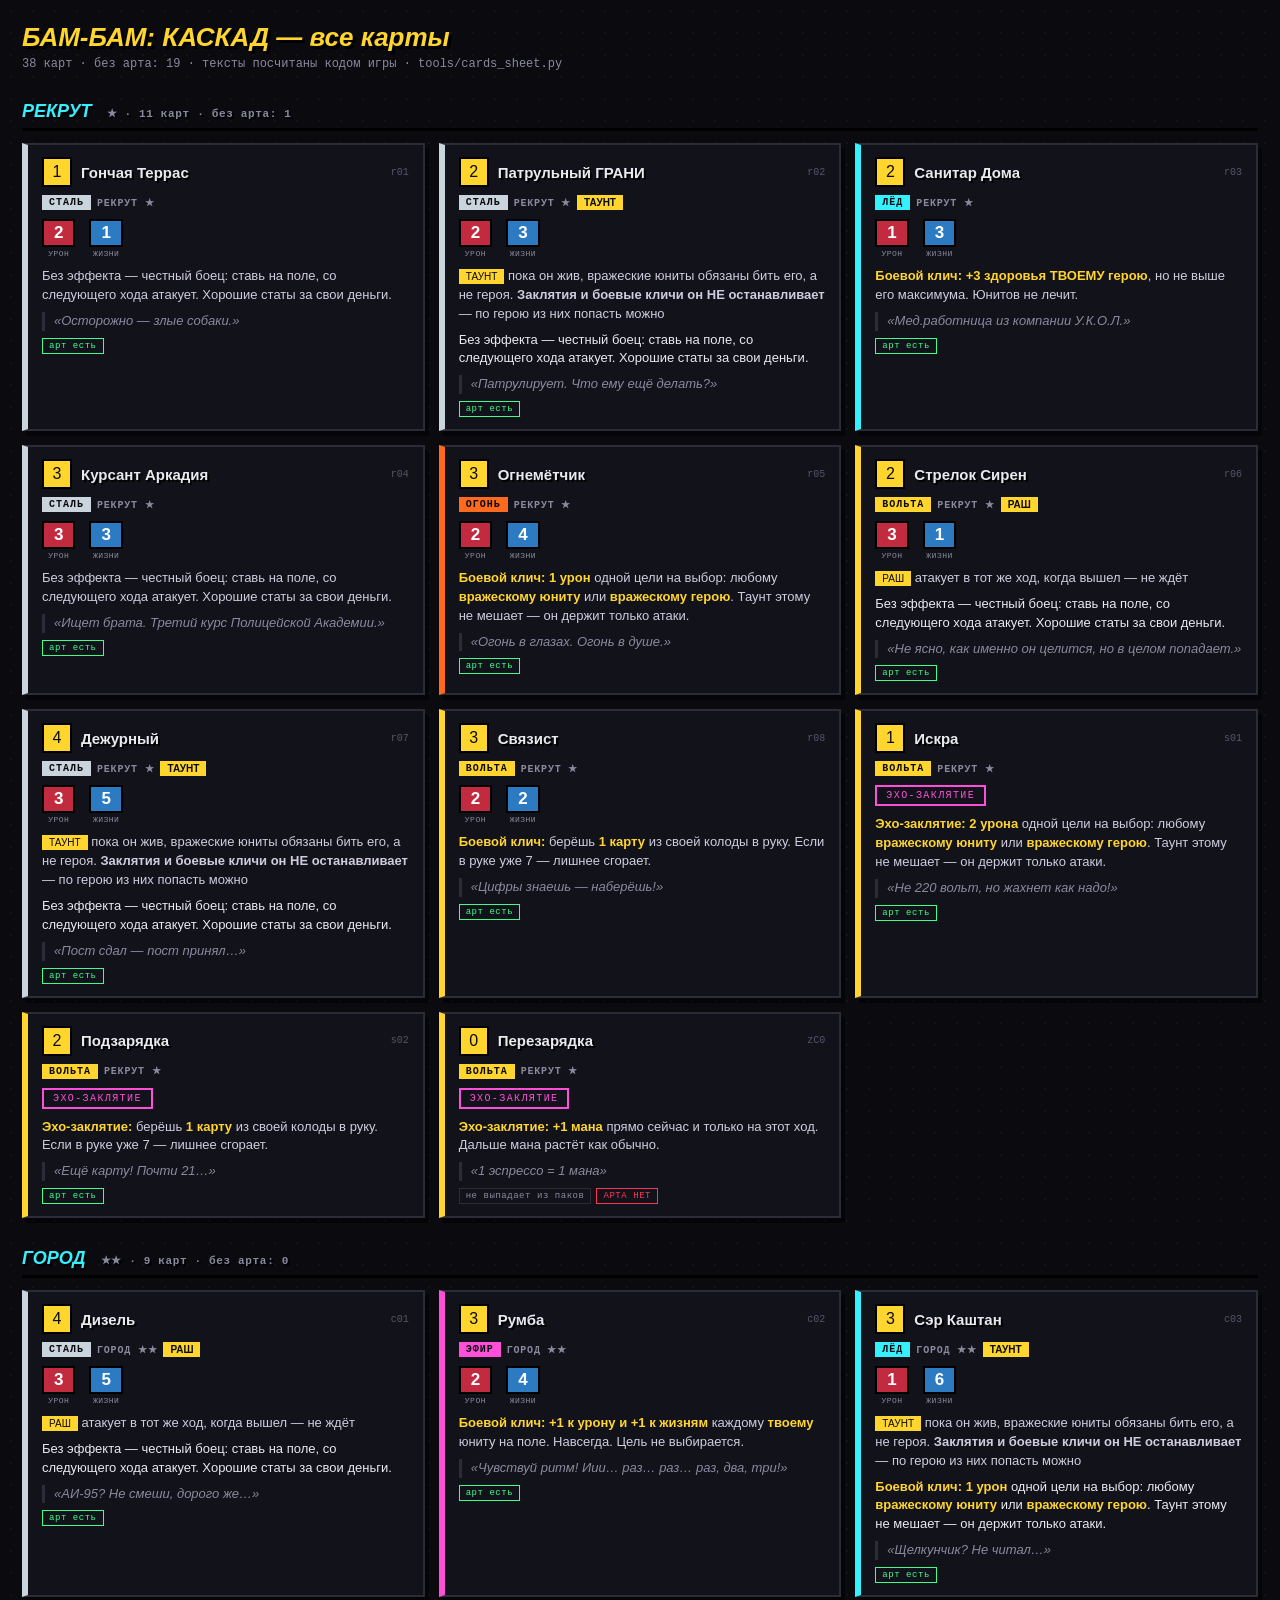
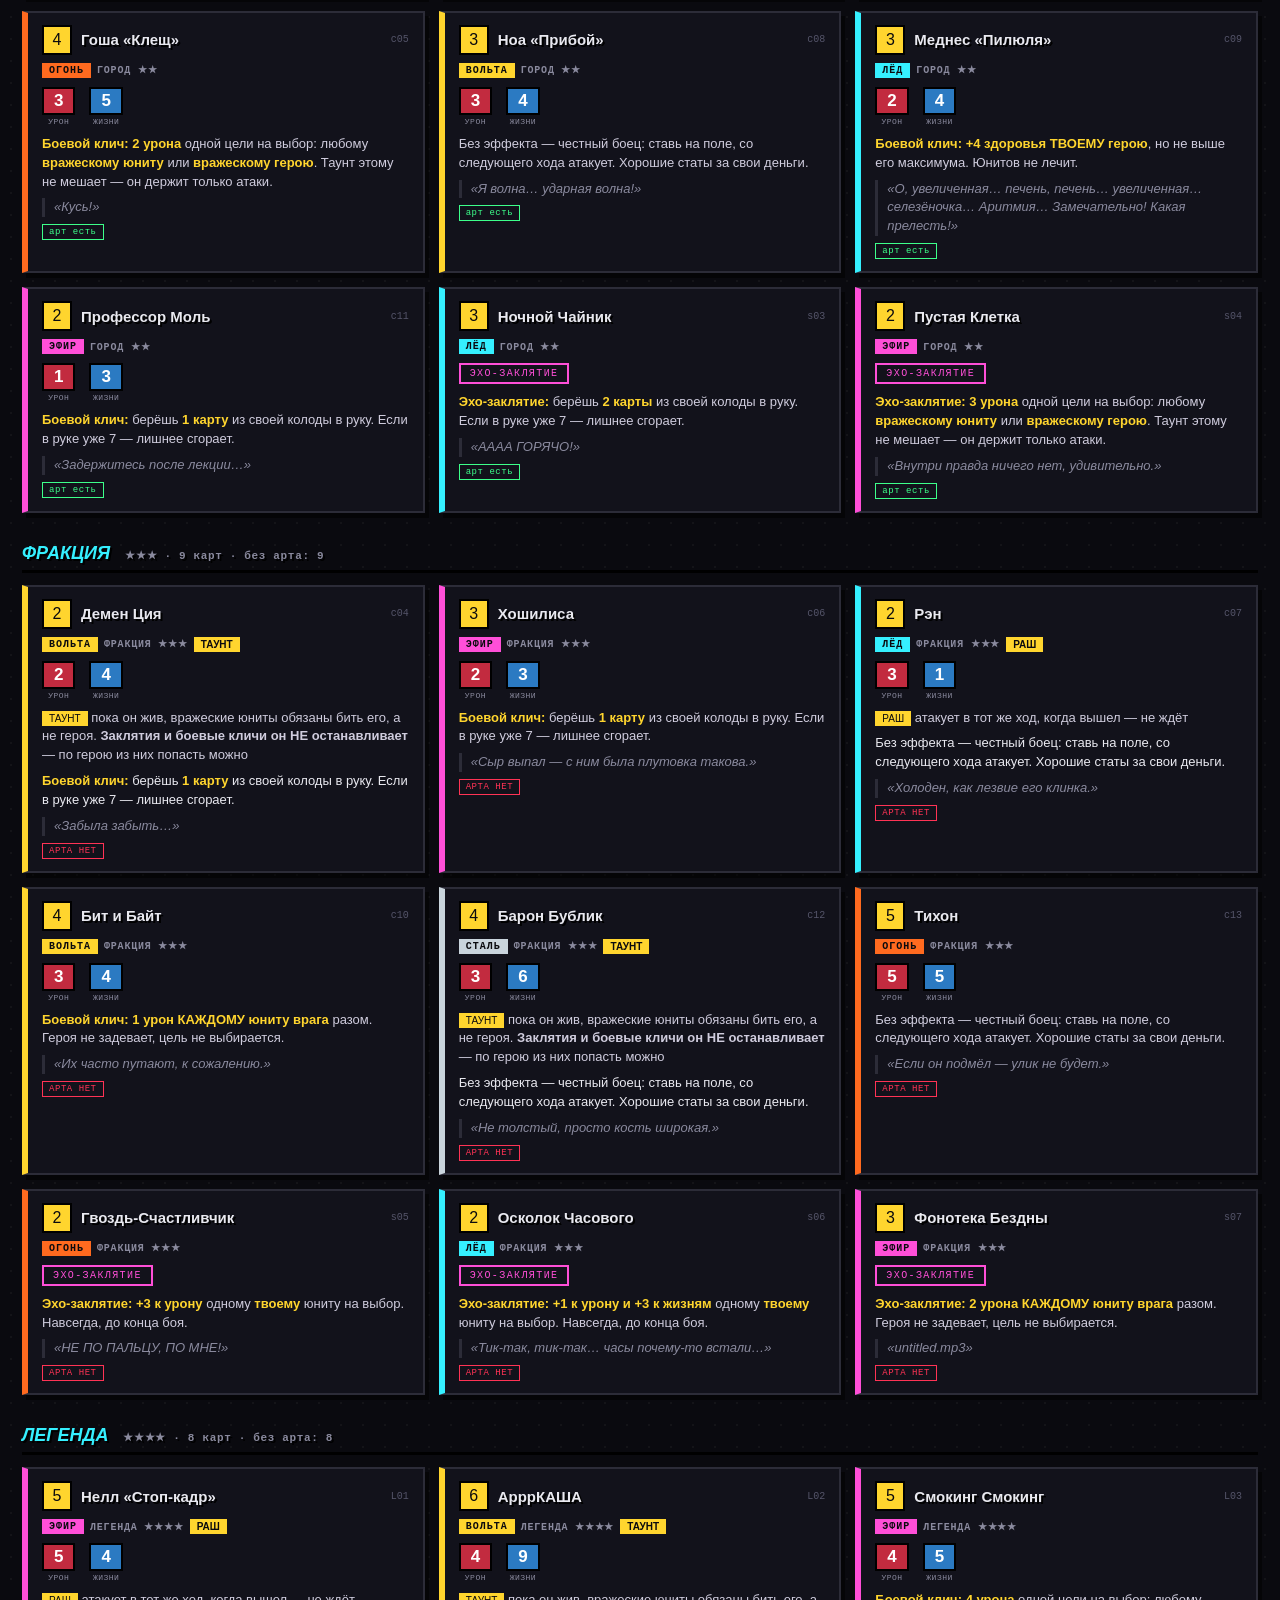
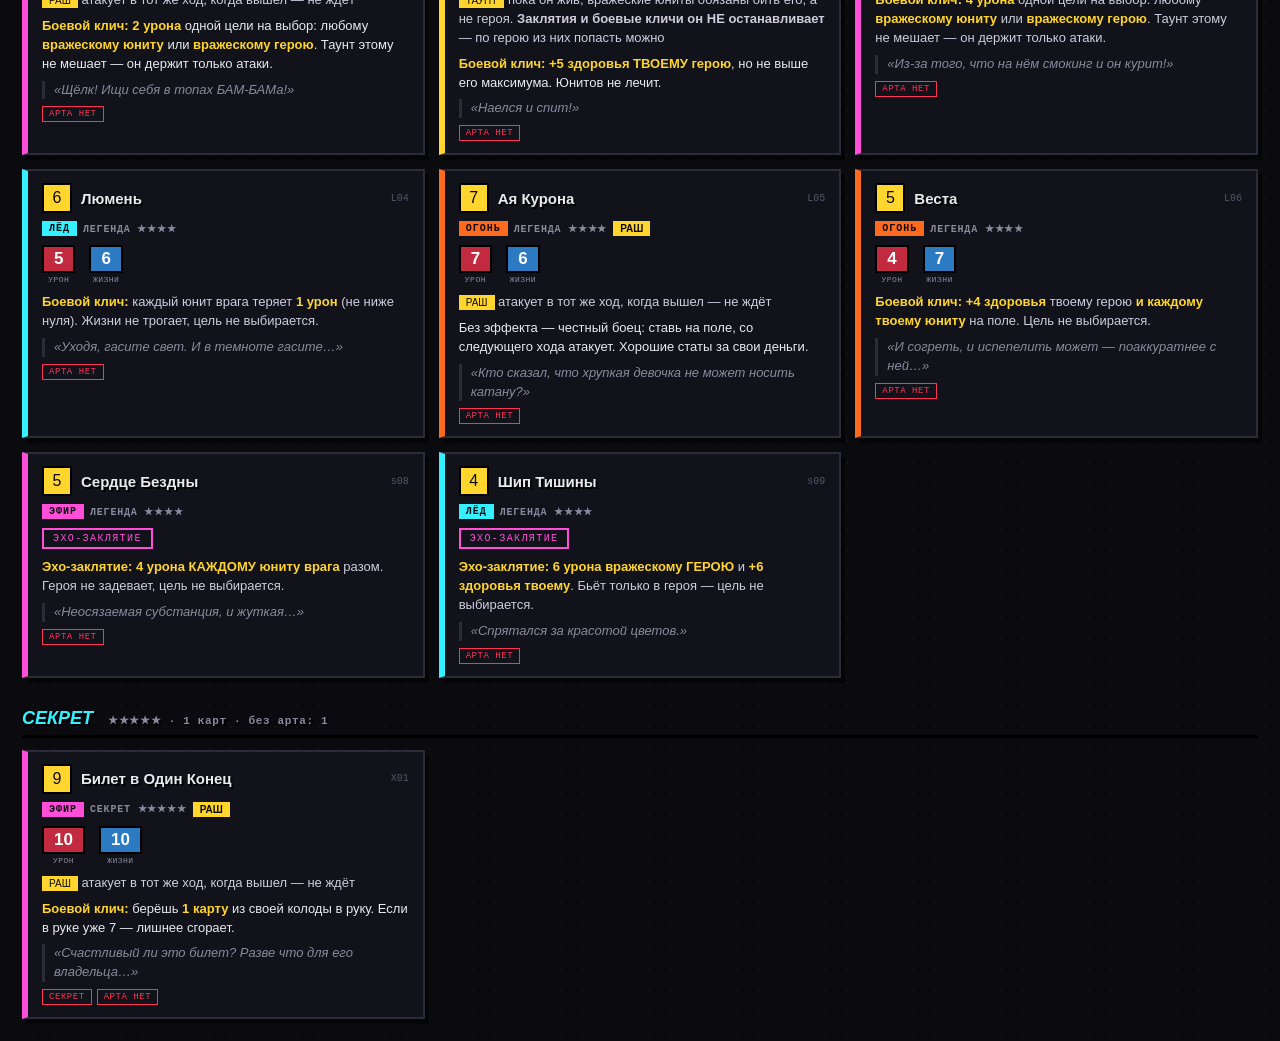
==== commit b5ce336e: "Put the flavour line on the card itself, where it was never shown The line was the FALLBACK for the " ====
--- a/cards-sheet.html
+++ b/cards-sheet.html
@@ -62,7 +62,7 @@
   <div class="stats"><span class="st"><b class="a">2</b><i>УРОН</i></span><span class="st"><b class="h">1</b><i>ЖИЗНИ</i></span></div>
   
   <p class="desc">Без эффекта — честный боец: ставь на поле, со следующего хода атакует. Хорошие статы за свои деньги.</p>
-  <p class="fl">«Обход по кругу. Круг сегодня короткий.»</p>
+  <p class="fl">«Осторожно — злые собаки.»</p>
   <div class="tags"><b class="tag ok">арт есть</b></div>
 </article>
 <article class="c t0" style="--el:#c9d4dc">
@@ -73,7 +73,7 @@
   <div class="stats"><span class="st"><b class="a">2</b><i>УРОН</i></span><span class="st"><b class="h">3</b><i>ЖИЗНИ</i></span></div>
   <p><span class="kw">ТАУНТ</span> пока он жив, вражеские юниты обязаны бить его, а не героя. <b>Заклятия и боевые кличи он НЕ останавливает</b> — по герою из них попасть можно</p>
   <p class="desc">Без эффекта — честный боец: ставь на поле, со следующего хода атакует. Хорошие статы за свои деньги.</p>
-  <p class="fl">«Стою здесь. Мимо меня — не выйдет.»</p>
+  <p class="fl">«Патрулирует. Что ему ещё делать?»</p>
   <div class="tags"><b class="tag ok">арт есть</b></div>
 </article>
 <article class="c t0" style="--el:#35f0ff">
@@ -84,7 +84,7 @@
   <div class="stats"><span class="st"><b class="a">1</b><i>УРОН</i></span><span class="st"><b class="h">3</b><i>ЖИЗНИ</i></span></div>
   
   <p class="desc"><b>Боевой клич:</b> <b>+3 здоровья ТВОЕМУ герою</b>, но не выше его максимума. Юнитов не лечит.</p>
-  <p class="fl">«Бинты по счёту. На царапины не трать.»</p>
+  <p class="fl">«Мед.работница из компании У.К.О.Л.»</p>
   <div class="tags"><b class="tag ok">арт есть</b></div>
 </article>
 <article class="c t0" style="--el:#c9d4dc">
@@ -95,7 +95,7 @@
   <div class="stats"><span class="st"><b class="a">3</b><i>УРОН</i></span><span class="st"><b class="h">3</b><i>ЖИЗНИ</i></span></div>
   
   <p class="desc">Без эффекта — честный боец: ставь на поле, со следующего хода атакует. Хорошие статы за свои деньги.</p>
-  <p class="fl">«Первый выход. Записываю всё подряд.»</p>
+  <p class="fl">«Ищет брата. Третий курс Полицейской Академии.»</p>
   <div class="tags"><b class="tag ok">арт есть</b></div>
 </article>
 <article class="c t0" style="--el:#ff6a1f">
@@ -106,7 +106,7 @@
   <div class="stats"><span class="st"><b class="a">2</b><i>УРОН</i></span><span class="st"><b class="h">4</b><i>ЖИЗНИ</i></span></div>
   
   <p class="desc"><b>Боевой клич:</b> <b>1 урон</b> одной цели на выбор: любому <b>вражескому юниту</b> или <b>вражескому герою</b>. Таунт этому не мешает — он держит только атаки.</p>
-  <p class="fl">«Топливо выдали. Инструкцию — нет.»</p>
+  <p class="fl">«Огонь в глазах. Огонь в душе.»</p>
   <div class="tags"><b class="tag ok">арт есть</b></div>
 </article>
 <article class="c t0" style="--el:#ffd52e">
@@ -117,7 +117,7 @@
   <div class="stats"><span class="st"><b class="a">3</b><i>УРОН</i></span><span class="st"><b class="h">1</b><i>ЖИЗНИ</i></span></div>
   <p><span class="kw">РАШ</span> атакует в тот же ход, когда вышел — не ждёт</p>
   <p class="desc">Без эффекта — честный боец: ставь на поле, со следующего хода атакует. Хорошие статы за свои деньги.</p>
-  <p class="fl">«Стреляю сразу. Целюсь по дороге.»</p>
+  <p class="fl">«Не ясно, как именно он целится, но в целом попадает.»</p>
   <div class="tags"><b class="tag ok">арт есть</b></div>
 </article>
 <article class="c t0" style="--el:#c9d4dc">
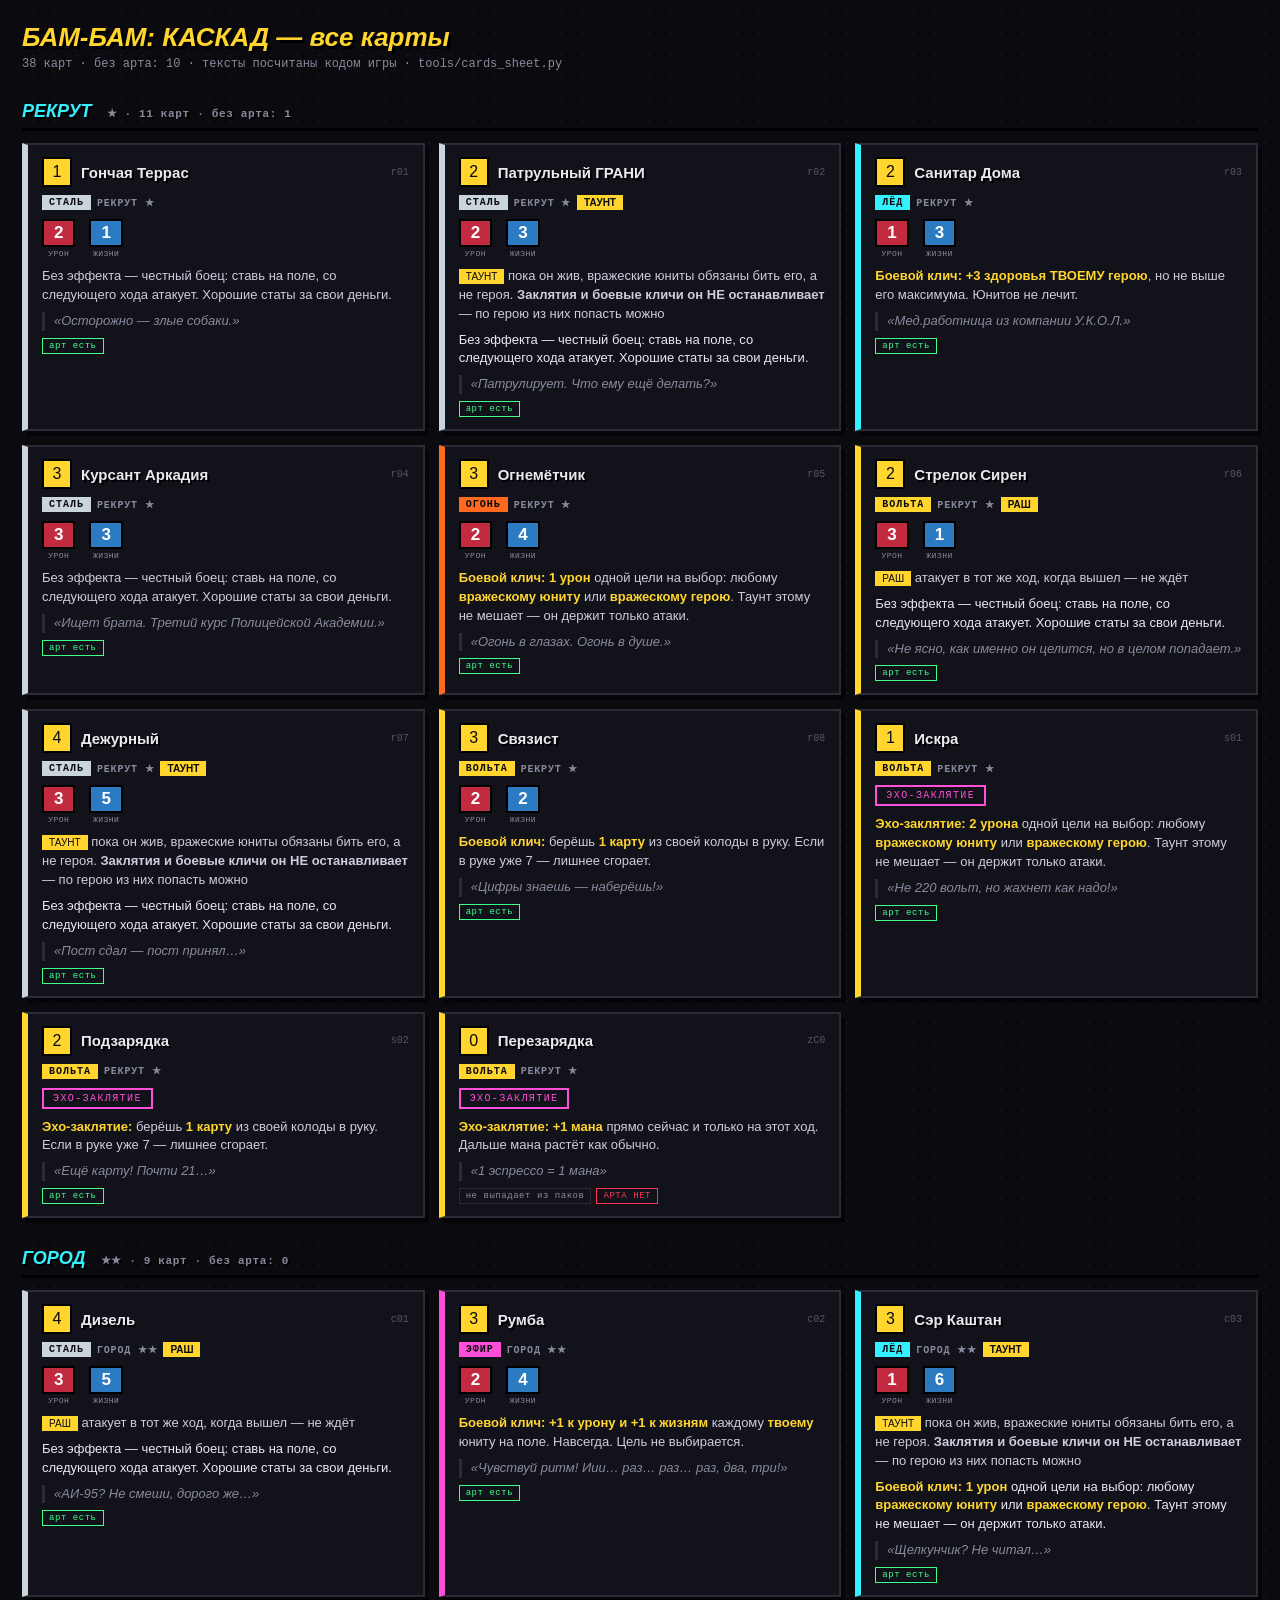
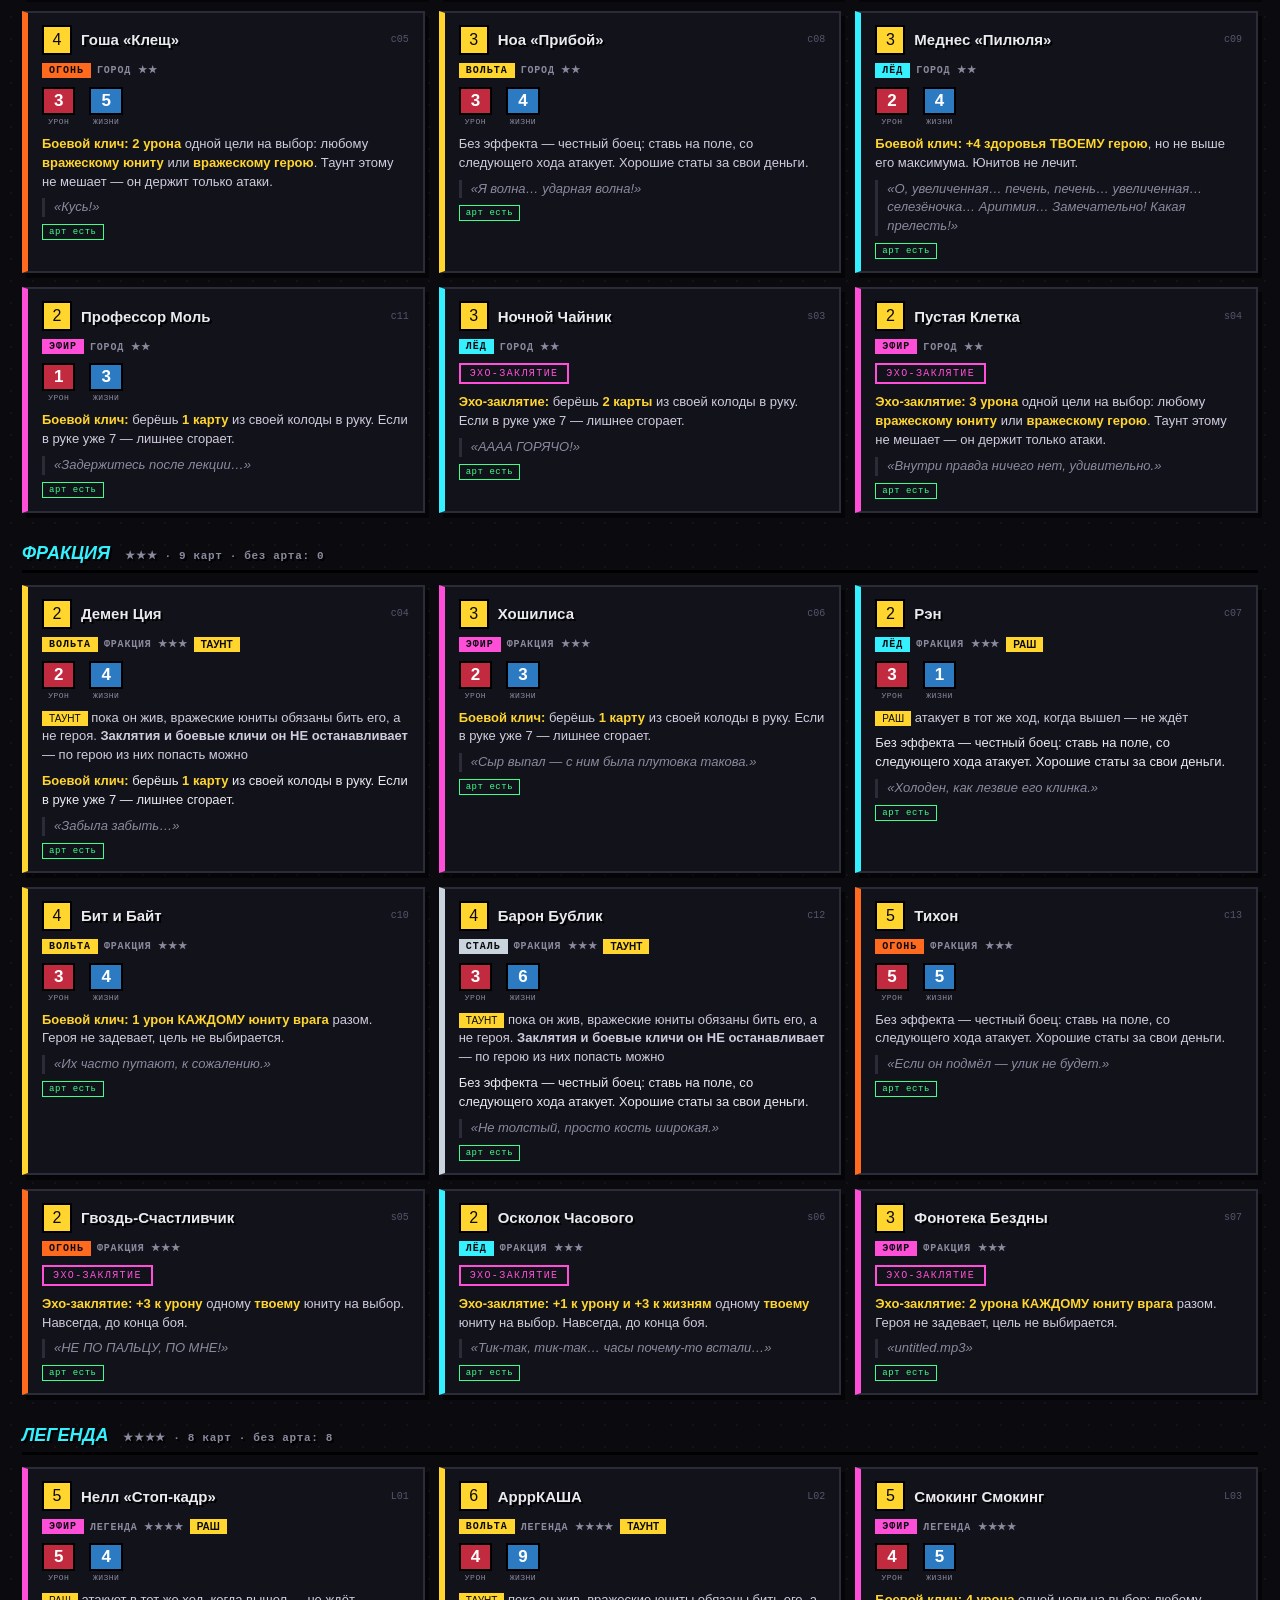
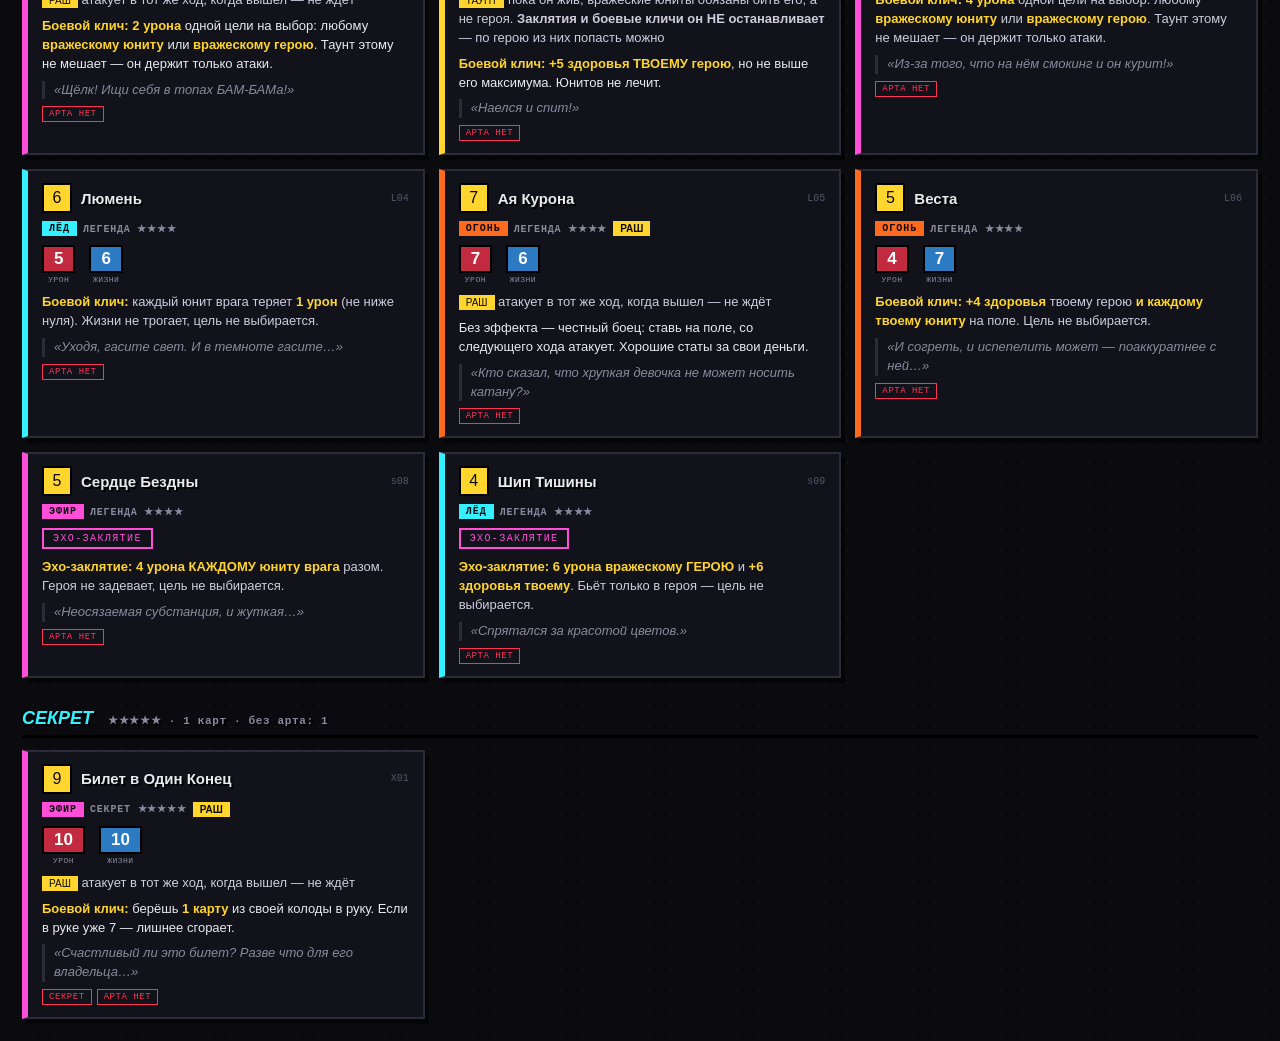
==== commit d7e995f3: "Draw the ФРАКЦИЯ tier, and teach the build to fit a portrait into a square Nine arts land, and the t" ====
--- a/cards-sheet.html
+++ b/cards-sheet.html
@@ -52,7 +52,7 @@
 @media print{body{background:#fff;color:#000}.c{break-inside:avoid}}
 </style>
 <h1>БАМ-БАМ: КАСКАД — все карты</h1>
-<div class="sub">38 карт · без арта: 19 · тексты посчитаны кодом игры · tools/cards_sheet.py</div>
+<div class="sub">38 карт · без арта: 10 · тексты посчитаны кодом игры · tools/cards_sheet.py</div>
 <h2>РЕКРУТ <span>★ · 11 карт · без арта: 1</span></h2>
 <div class="grid"><article class="c t0" style="--el:#c9d4dc">
   <header><span class="cost">1</span>
@@ -275,7 +275,7 @@
   <p class="fl">«Внутри правда ничего нет, удивительно.»</p>
   <div class="tags"><b class="tag ok">арт есть</b></div>
 </article></div>
-<h2>ФРАКЦИЯ <span>★★★ · 9 карт · без арта: 9</span></h2>
+<h2>ФРАКЦИЯ <span>★★★ · 9 карт · без арта: 0</span></h2>
 <div class="grid"><article class="c t2" style="--el:#ffd52e">
   <header><span class="cost">2</span>
     <h3>Демен Ция</h3>
@@ -285,7 +285,7 @@
   <p><span class="kw">ТАУНТ</span> пока он жив, вражеские юниты обязаны бить его, а не героя. <b>Заклятия и боевые кличи он НЕ останавливает</b> — по герою из них попасть можно</p>
   <p class="desc"><b>Боевой клич:</b> берёшь <b>1 карту</b> из своей колоды в руку. Если в руке уже 7 — лишнее сгорает.</p>
   <p class="fl">«Забыла забыть…»</p>
-  <div class="tags"><b class="tag no">АРТА НЕТ</b></div>
+  <div class="tags"><b class="tag ok">арт есть</b></div>
 </article>
 <article class="c t2" style="--el:#ff4fd8">
   <header><span class="cost">3</span>
@@ -296,7 +296,7 @@
   
   <p class="desc"><b>Боевой клич:</b> берёшь <b>1 карту</b> из своей колоды в руку. Если в руке уже 7 — лишнее сгорает.</p>
   <p class="fl">«Сыр выпал — с ним была плутовка такова.»</p>
-  <div class="tags"><b class="tag no">АРТА НЕТ</b></div>
+  <div class="tags"><b class="tag ok">арт есть</b></div>
 </article>
 <article class="c t2" style="--el:#35f0ff">
   <header><span class="cost">2</span>
@@ -307,7 +307,7 @@
   <p><span class="kw">РАШ</span> атакует в тот же ход, когда вышел — не ждёт</p>
   <p class="desc">Без эффекта — честный боец: ставь на поле, со следующего хода атакует. Хорошие статы за свои деньги.</p>
   <p class="fl">«Холоден, как лезвие его клинка.»</p>
-  <div class="tags"><b class="tag no">АРТА НЕТ</b></div>
+  <div class="tags"><b class="tag ok">арт есть</b></div>
 </article>
 <article class="c t2" style="--el:#ffd52e">
   <header><span class="cost">4</span>
@@ -318,7 +318,7 @@
   
   <p class="desc"><b>Боевой клич:</b> <b>1 урон КАЖДОМУ юниту врага</b> разом. Героя не задевает, цель не выбирается.</p>
   <p class="fl">«Их часто путают, к сожалению.»</p>
-  <div class="tags"><b class="tag no">АРТА НЕТ</b></div>
+  <div class="tags"><b class="tag ok">арт есть</b></div>
 </article>
 <article class="c t2" style="--el:#c9d4dc">
   <header><span class="cost">4</span>
@@ -329,7 +329,7 @@
   <p><span class="kw">ТАУНТ</span> пока он жив, вражеские юниты обязаны бить его, а не героя. <b>Заклятия и боевые кличи он НЕ останавливает</b> — по герою из них попасть можно</p>
   <p class="desc">Без эффекта — честный боец: ставь на поле, со следующего хода атакует. Хорошие статы за свои деньги.</p>
   <p class="fl">«Не толстый, просто кость широкая.»</p>
-  <div class="tags"><b class="tag no">АРТА НЕТ</b></div>
+  <div class="tags"><b class="tag ok">арт есть</b></div>
 </article>
 <article class="c t2" style="--el:#ff6a1f">
   <header><span class="cost">5</span>
@@ -340,7 +340,7 @@
   
   <p class="desc">Без эффекта — честный боец: ставь на поле, со следующего хода атакует. Хорошие статы за свои деньги.</p>
   <p class="fl">«Если он подмёл — улик не будет.»</p>
-  <div class="tags"><b class="tag no">АРТА НЕТ</b></div>
+  <div class="tags"><b class="tag ok">арт есть</b></div>
 </article>
 <article class="c t2" style="--el:#ff6a1f">
   <header><span class="cost">2</span>
@@ -351,7 +351,7 @@
   
   <p class="desc"><b>Эхо-заклятие:</b> <b>+3 к урону</b> одному <b>твоему</b> юниту на выбор. Навсегда, до конца боя.</p>
   <p class="fl">«НЕ ПО ПАЛЬЦУ, ПО МНЕ!»</p>
-  <div class="tags"><b class="tag no">АРТА НЕТ</b></div>
+  <div class="tags"><b class="tag ok">арт есть</b></div>
 </article>
 <article class="c t2" style="--el:#35f0ff">
   <header><span class="cost">2</span>
@@ -362,7 +362,7 @@
   
   <p class="desc"><b>Эхо-заклятие:</b> <b>+1 к урону и +3 к жизням</b> одному <b>твоему</b> юниту на выбор. Навсегда, до конца боя.</p>
   <p class="fl">«Тик-так, тик-так… часы почему-то встали…»</p>
-  <div class="tags"><b class="tag no">АРТА НЕТ</b></div>
+  <div class="tags"><b class="tag ok">арт есть</b></div>
 </article>
 <article class="c t2" style="--el:#ff4fd8">
   <header><span class="cost">3</span>
@@ -373,7 +373,7 @@
   
   <p class="desc"><b>Эхо-заклятие:</b> <b>2 урона КАЖДОМУ юниту врага</b> разом. Героя не задевает, цель не выбирается.</p>
   <p class="fl">«untitled.mp3»</p>
-  <div class="tags"><b class="tag no">АРТА НЕТ</b></div>
+  <div class="tags"><b class="tag ok">арт есть</b></div>
 </article></div>
 <h2>ЛЕГЕНДА <span>★★★★ · 8 карт · без арта: 8</span></h2>
 <div class="grid"><article class="c t3" style="--el:#ff4fd8">
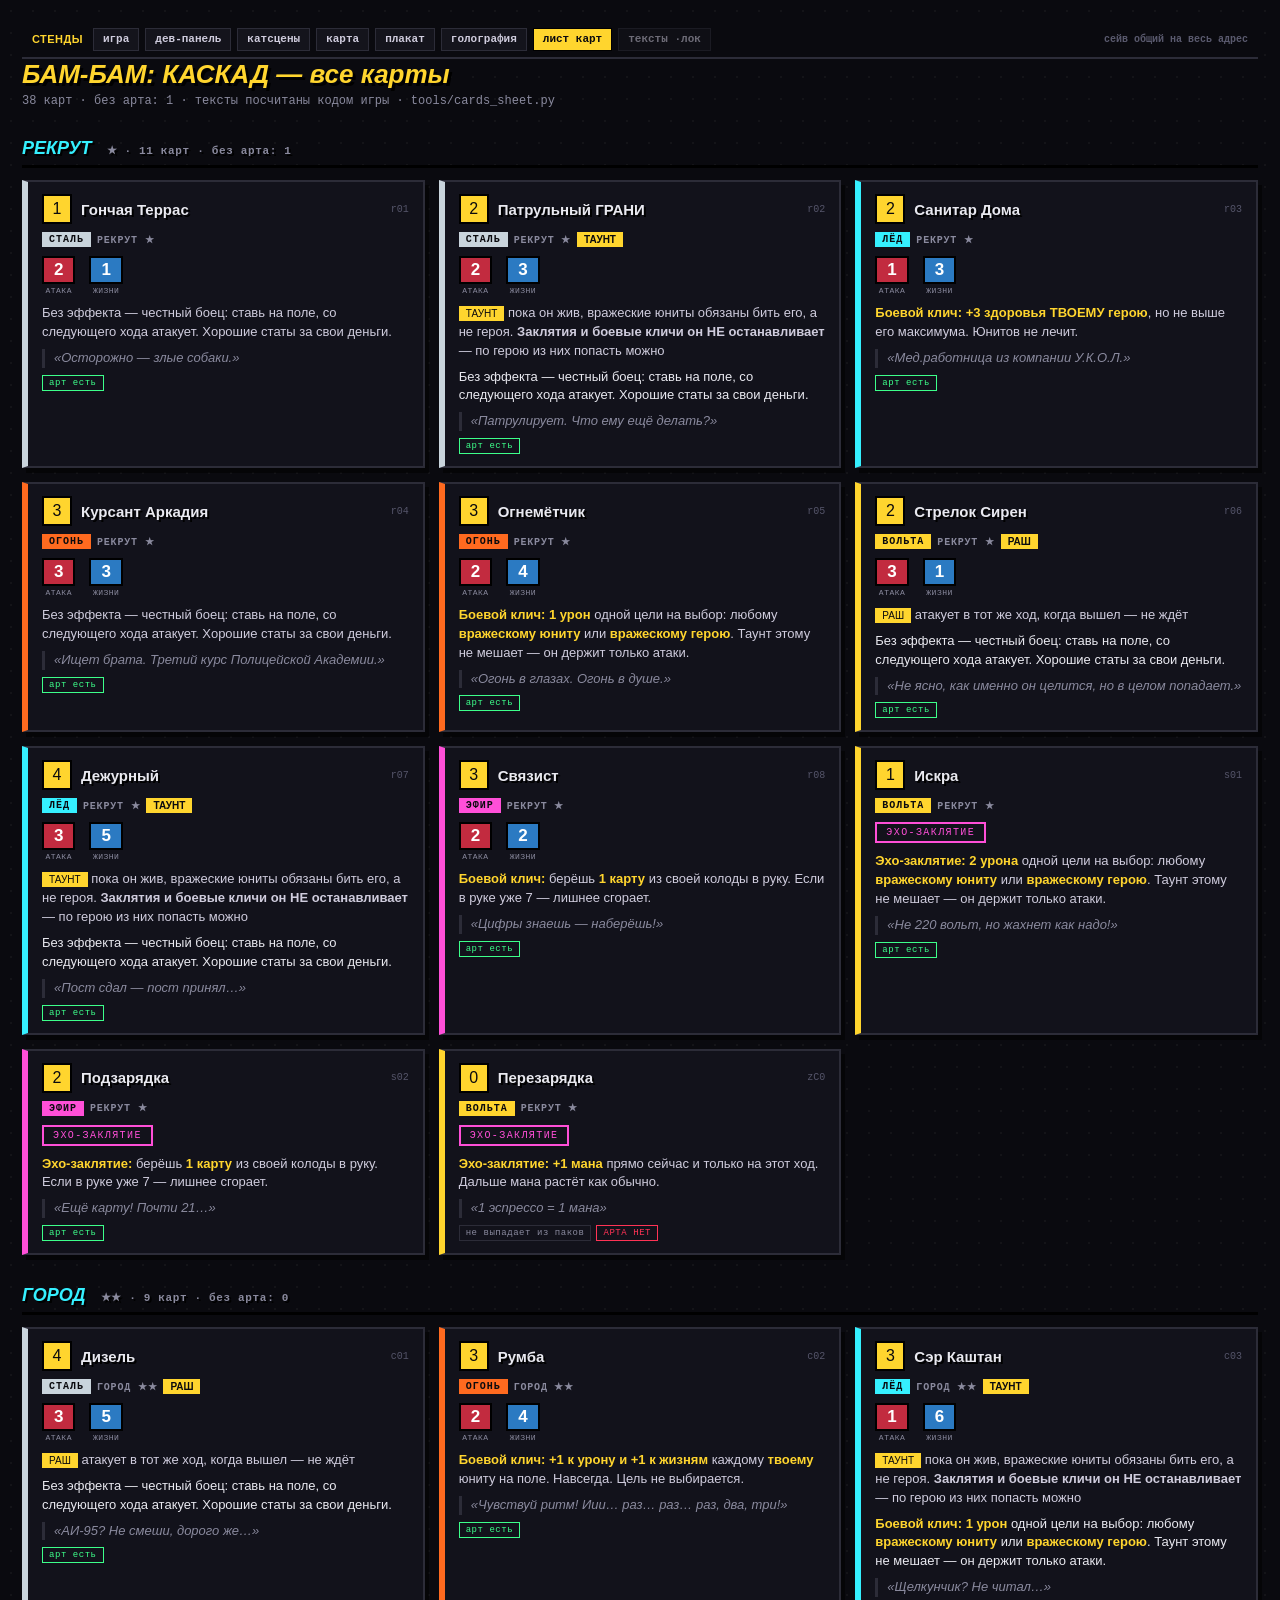
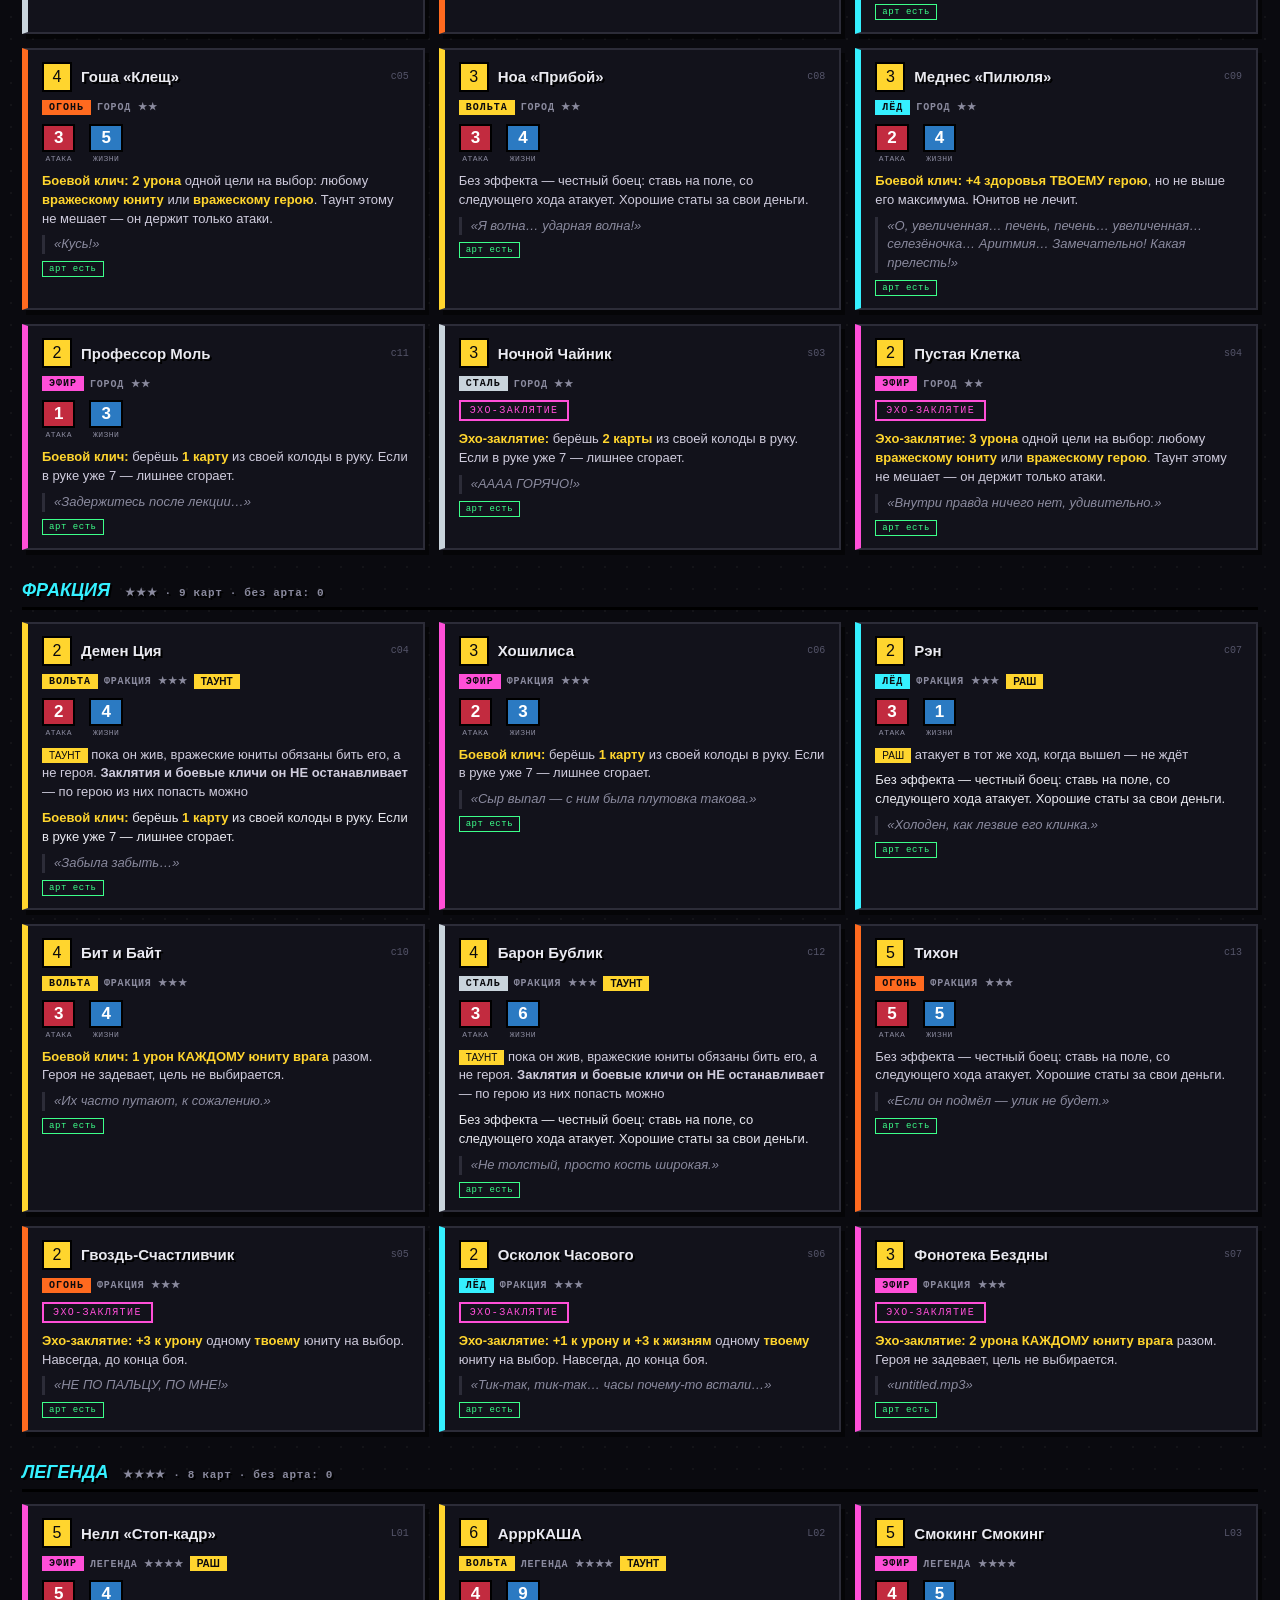
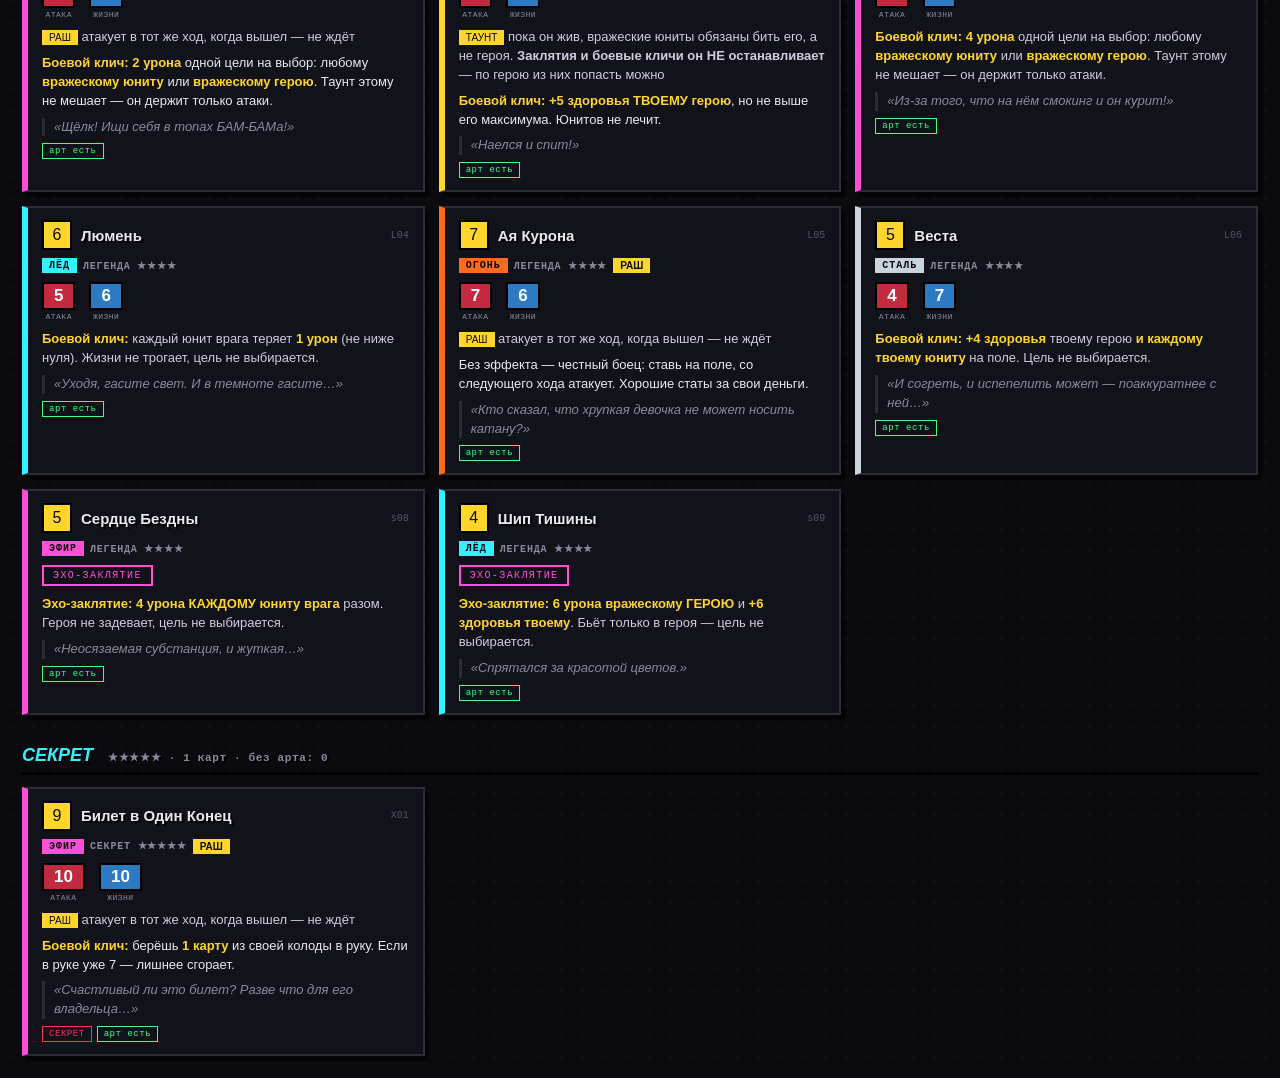
==== commit e7567347: "Полоса переходов на всех стендах, лист карт снова собирается С любой рабочей страницы теперь можно п" ====
--- a/cards-sheet.html
+++ b/cards-sheet.html
@@ -51,15 +51,46 @@
 .tag.sec{color:var(--red);border-color:var(--red)}
 @media print{body{background:#fff;color:#000}.c{break-inside:avoid}}
 </style>
+<!-- Полоса переходов между стендами. Стоит В ГЕНЕРАТОРЕ, а не в готовом
+     файле: cards-sheet.html собирается целиком, и вставка руками стиралась бы
+     при каждой пересборке. Ровно это и случилось при первой попытке. -->
+<style>
+#дк{position:sticky;top:0;z-index:9999;display:flex;flex-wrap:wrap;gap:6px;align-items:center;
+  padding:6px 10px;background:#0a0a0f;border-bottom:2px solid #2c2c38;
+  font:600 11px/1 ui-monospace,Consolas,monospace}
+#дк b{color:#ffd52e;font:900 11px/1 'Arial Black',Impact,sans-serif;letter-spacing:.04em;margin-right:4px}
+#дк a{color:#cfccdd;text-decoration:none;padding:5px 9px;border:1px solid #2c2c38;background:#14141c}
+#дк a:hover{border-color:#ffd52e;color:#ffd52e}
+#дк a.тут{background:#ffd52e;color:#0a0a0f;border-color:#000}
+#дк a.нет{opacity:.5}
+#дк .прим{color:#5a5a6e;margin-left:auto;font-size:10px}
+</style>
+<nav id="дк"></nav>
+<script>
+(function(){
+  var С=[["index.html","игра",1],["dev.html","дев-панель",1],["scene-lab.html","катсцены",1],
+         ["map-lab.html","карта",1],["poster-lab.html","плакат",1],["holo-lab.html","голография",1],
+         ["cards-sheet.html","лист карт",1],["story.html","тексты",0]];
+  var тут=(location.pathname.split("/").pop()||"index.html");
+  var n=document.getElementById("дк"), h='<b>СТЕНДЫ</b>';
+  for(var i=0;i<С.length;i++){
+    var f=С[i][0], имя=С[i][1], публ=С[i][2];
+    h+='<a class="'+(f===тут?"тут":(публ?"":"нет"))+'" href="'+f+'"'+
+       (публ?"":' title="нет на GitHub Pages — только локально"')+'>'+имя+(публ?"":" ·лок")+'</a>';
+  }
+  h+='<span class="прим">сейв общий на весь адрес</span>';
+  n.innerHTML=h;
+})();
+</script>
 <h1>БАМ-БАМ: КАСКАД — все карты</h1>
-<div class="sub">38 карт · без арта: 10 · тексты посчитаны кодом игры · tools/cards_sheet.py</div>
+<div class="sub">38 карт · без арта: 1 · тексты посчитаны кодом игры · tools/cards_sheet.py</div>
 <h2>РЕКРУТ <span>★ · 11 карт · без арта: 1</span></h2>
 <div class="grid"><article class="c t0" style="--el:#c9d4dc">
   <header><span class="cost">1</span>
     <h3>Гончая Террас</h3>
     <span class="id">r01</span></header>
   <div class="meta"><b class="el">СТАЛЬ</b><b class="tier">РЕКРУТ ★</b></div>
-  <div class="stats"><span class="st"><b class="a">2</b><i>УРОН</i></span><span class="st"><b class="h">1</b><i>ЖИЗНИ</i></span></div>
+  <div class="stats"><span class="st"><b class="a">2</b><i>АТАКА</i></span><span class="st"><b class="h">1</b><i>ЖИЗНИ</i></span></div>
   
   <p class="desc">Без эффекта — честный боец: ставь на поле, со следующего хода атакует. Хорошие статы за свои деньги.</p>
   <p class="fl">«Осторожно — злые собаки.»</p>
@@ -70,7 +101,7 @@
     <h3>Патрульный ГРАНИ</h3>
     <span class="id">r02</span></header>
   <div class="meta"><b class="el">СТАЛЬ</b><b class="tier">РЕКРУТ ★</b><b class="kw">ТАУНТ</b></div>
-  <div class="stats"><span class="st"><b class="a">2</b><i>УРОН</i></span><span class="st"><b class="h">3</b><i>ЖИЗНИ</i></span></div>
+  <div class="stats"><span class="st"><b class="a">2</b><i>АТАКА</i></span><span class="st"><b class="h">3</b><i>ЖИЗНИ</i></span></div>
   <p><span class="kw">ТАУНТ</span> пока он жив, вражеские юниты обязаны бить его, а не героя. <b>Заклятия и боевые кличи он НЕ останавливает</b> — по герою из них попасть можно</p>
   <p class="desc">Без эффекта — честный боец: ставь на поле, со следующего хода атакует. Хорошие статы за свои деньги.</p>
   <p class="fl">«Патрулирует. Что ему ещё делать?»</p>
@@ -81,18 +112,18 @@
     <h3>Санитар Дома</h3>
     <span class="id">r03</span></header>
   <div class="meta"><b class="el">ЛЁД</b><b class="tier">РЕКРУТ ★</b></div>
-  <div class="stats"><span class="st"><b class="a">1</b><i>УРОН</i></span><span class="st"><b class="h">3</b><i>ЖИЗНИ</i></span></div>
+  <div class="stats"><span class="st"><b class="a">1</b><i>АТАКА</i></span><span class="st"><b class="h">3</b><i>ЖИЗНИ</i></span></div>
   
   <p class="desc"><b>Боевой клич:</b> <b>+3 здоровья ТВОЕМУ герою</b>, но не выше его максимума. Юнитов не лечит.</p>
   <p class="fl">«Мед.работница из компании У.К.О.Л.»</p>
   <div class="tags"><b class="tag ok">арт есть</b></div>
 </article>
-<article class="c t0" style="--el:#c9d4dc">
+<article class="c t0" style="--el:#ff6a1f">
   <header><span class="cost">3</span>
     <h3>Курсант Аркадия</h3>
     <span class="id">r04</span></header>
-  <div class="meta"><b class="el">СТАЛЬ</b><b class="tier">РЕКРУТ ★</b></div>
-  <div class="stats"><span class="st"><b class="a">3</b><i>УРОН</i></span><span class="st"><b class="h">3</b><i>ЖИЗНИ</i></span></div>
+  <div class="meta"><b class="el">ОГОНЬ</b><b class="tier">РЕКРУТ ★</b></div>
+  <div class="stats"><span class="st"><b class="a">3</b><i>АТАКА</i></span><span class="st"><b class="h">3</b><i>ЖИЗНИ</i></span></div>
   
   <p class="desc">Без эффекта — честный боец: ставь на поле, со следующего хода атакует. Хорошие статы за свои деньги.</p>
   <p class="fl">«Ищет брата. Третий курс Полицейской Академии.»</p>
@@ -103,7 +134,7 @@
     <h3>Огнемётчик</h3>
     <span class="id">r05</span></header>
   <div class="meta"><b class="el">ОГОНЬ</b><b class="tier">РЕКРУТ ★</b></div>
-  <div class="stats"><span class="st"><b class="a">2</b><i>УРОН</i></span><span class="st"><b class="h">4</b><i>ЖИЗНИ</i></span></div>
+  <div class="stats"><span class="st"><b class="a">2</b><i>АТАКА</i></span><span class="st"><b class="h">4</b><i>ЖИЗНИ</i></span></div>
   
   <p class="desc"><b>Боевой клич:</b> <b>1 урон</b> одной цели на выбор: любому <b>вражескому юниту</b> или <b>вражескому герою</b>. Таунт этому не мешает — он держит только атаки.</p>
   <p class="fl">«Огонь в глазах. Огонь в душе.»</p>
@@ -114,29 +145,29 @@
     <h3>Стрелок Сирен</h3>
     <span class="id">r06</span></header>
   <div class="meta"><b class="el">ВОЛЬТА</b><b class="tier">РЕКРУТ ★</b><b class="kw">РАШ</b></div>
-  <div class="stats"><span class="st"><b class="a">3</b><i>УРОН</i></span><span class="st"><b class="h">1</b><i>ЖИЗНИ</i></span></div>
+  <div class="stats"><span class="st"><b class="a">3</b><i>АТАКА</i></span><span class="st"><b class="h">1</b><i>ЖИЗНИ</i></span></div>
   <p><span class="kw">РАШ</span> атакует в тот же ход, когда вышел — не ждёт</p>
   <p class="desc">Без эффекта — честный боец: ставь на поле, со следующего хода атакует. Хорошие статы за свои деньги.</p>
   <p class="fl">«Не ясно, как именно он целится, но в целом попадает.»</p>
   <div class="tags"><b class="tag ok">арт есть</b></div>
 </article>
-<article class="c t0" style="--el:#c9d4dc">
+<article class="c t0" style="--el:#35f0ff">
   <header><span class="cost">4</span>
     <h3>Дежурный</h3>
     <span class="id">r07</span></header>
-  <div class="meta"><b class="el">СТАЛЬ</b><b class="tier">РЕКРУТ ★</b><b class="kw">ТАУНТ</b></div>
-  <div class="stats"><span class="st"><b class="a">3</b><i>УРОН</i></span><span class="st"><b class="h">5</b><i>ЖИЗНИ</i></span></div>
+  <div class="meta"><b class="el">ЛЁД</b><b class="tier">РЕКРУТ ★</b><b class="kw">ТАУНТ</b></div>
+  <div class="stats"><span class="st"><b class="a">3</b><i>АТАКА</i></span><span class="st"><b class="h">5</b><i>ЖИЗНИ</i></span></div>
   <p><span class="kw">ТАУНТ</span> пока он жив, вражеские юниты обязаны бить его, а не героя. <b>Заклятия и боевые кличи он НЕ останавливает</b> — по герою из них попасть можно</p>
   <p class="desc">Без эффекта — честный боец: ставь на поле, со следующего хода атакует. Хорошие статы за свои деньги.</p>
   <p class="fl">«Пост сдал — пост принял…»</p>
   <div class="tags"><b class="tag ok">арт есть</b></div>
 </article>
-<article class="c t0" style="--el:#ffd52e">
+<article class="c t0" style="--el:#ff4fd8">
   <header><span class="cost">3</span>
     <h3>Связист</h3>
     <span class="id">r08</span></header>
-  <div class="meta"><b class="el">ВОЛЬТА</b><b class="tier">РЕКРУТ ★</b></div>
-  <div class="stats"><span class="st"><b class="a">2</b><i>УРОН</i></span><span class="st"><b class="h">2</b><i>ЖИЗНИ</i></span></div>
+  <div class="meta"><b class="el">ЭФИР</b><b class="tier">РЕКРУТ ★</b></div>
+  <div class="stats"><span class="st"><b class="a">2</b><i>АТАКА</i></span><span class="st"><b class="h">2</b><i>ЖИЗНИ</i></span></div>
   
   <p class="desc"><b>Боевой клич:</b> берёшь <b>1 карту</b> из своей колоды в руку. Если в руке уже 7 — лишнее сгорает.</p>
   <p class="fl">«Цифры знаешь — наберёшь!»</p>
@@ -153,11 +184,11 @@
   <p class="fl">«Не 220 вольт, но жахнет как надо!»</p>
   <div class="tags"><b class="tag ok">арт есть</b></div>
 </article>
-<article class="c t0" style="--el:#ffd52e">
+<article class="c t0" style="--el:#ff4fd8">
   <header><span class="cost">2</span>
     <h3>Подзарядка</h3>
     <span class="id">s02</span></header>
-  <div class="meta"><b class="el">ВОЛЬТА</b><b class="tier">РЕКРУТ ★</b></div>
+  <div class="meta"><b class="el">ЭФИР</b><b class="tier">РЕКРУТ ★</b></div>
   <div class="stats"><span class="echo">ЭХО-ЗАКЛЯТИЕ</span></div>
   
   <p class="desc"><b>Эхо-заклятие:</b> берёшь <b>1 карту</b> из своей колоды в руку. Если в руке уже 7 — лишнее сгорает.</p>
@@ -181,18 +212,18 @@
     <h3>Дизель</h3>
     <span class="id">c01</span></header>
   <div class="meta"><b class="el">СТАЛЬ</b><b class="tier">ГОРОД ★★</b><b class="kw">РАШ</b></div>
-  <div class="stats"><span class="st"><b class="a">3</b><i>УРОН</i></span><span class="st"><b class="h">5</b><i>ЖИЗНИ</i></span></div>
+  <div class="stats"><span class="st"><b class="a">3</b><i>АТАКА</i></span><span class="st"><b class="h">5</b><i>ЖИЗНИ</i></span></div>
   <p><span class="kw">РАШ</span> атакует в тот же ход, когда вышел — не ждёт</p>
   <p class="desc">Без эффекта — честный боец: ставь на поле, со следующего хода атакует. Хорошие статы за свои деньги.</p>
   <p class="fl">«АИ-95? Не смеши, дорого же…»</p>
   <div class="tags"><b class="tag ok">арт есть</b></div>
 </article>
-<article class="c t1" style="--el:#ff4fd8">
+<article class="c t1" style="--el:#ff6a1f">
   <header><span class="cost">3</span>
     <h3>Румба</h3>
     <span class="id">c02</span></header>
-  <div class="meta"><b class="el">ЭФИР</b><b class="tier">ГОРОД ★★</b></div>
-  <div class="stats"><span class="st"><b class="a">2</b><i>УРОН</i></span><span class="st"><b class="h">4</b><i>ЖИЗНИ</i></span></div>
+  <div class="meta"><b class="el">ОГОНЬ</b><b class="tier">ГОРОД ★★</b></div>
+  <div class="stats"><span class="st"><b class="a">2</b><i>АТАКА</i></span><span class="st"><b class="h">4</b><i>ЖИЗНИ</i></span></div>
   
   <p class="desc"><b>Боевой клич:</b> <b>+1 к урону и +1 к жизням</b> каждому <b>твоему</b> юниту на поле. Навсегда. Цель не выбирается.</p>
   <p class="fl">«Чувствуй ритм! Иии… раз… раз… раз, два, три!»</p>
@@ -203,7 +234,7 @@
     <h3>Сэр Каштан</h3>
     <span class="id">c03</span></header>
   <div class="meta"><b class="el">ЛЁД</b><b class="tier">ГОРОД ★★</b><b class="kw">ТАУНТ</b></div>
-  <div class="stats"><span class="st"><b class="a">1</b><i>УРОН</i></span><span class="st"><b class="h">6</b><i>ЖИЗНИ</i></span></div>
+  <div class="stats"><span class="st"><b class="a">1</b><i>АТАКА</i></span><span class="st"><b class="h">6</b><i>ЖИЗНИ</i></span></div>
   <p><span class="kw">ТАУНТ</span> пока он жив, вражеские юниты обязаны бить его, а не героя. <b>Заклятия и боевые кличи он НЕ останавливает</b> — по герою из них попасть можно</p>
   <p class="desc"><b>Боевой клич:</b> <b>1 урон</b> одной цели на выбор: любому <b>вражескому юниту</b> или <b>вражескому герою</b>. Таунт этому не мешает — он держит только атаки.</p>
   <p class="fl">«Щелкунчик? Не читал…»</p>
@@ -214,7 +245,7 @@
     <h3>Гоша «Клещ»</h3>
     <span class="id">c05</span></header>
   <div class="meta"><b class="el">ОГОНЬ</b><b class="tier">ГОРОД ★★</b></div>
-  <div class="stats"><span class="st"><b class="a">3</b><i>УРОН</i></span><span class="st"><b class="h">5</b><i>ЖИЗНИ</i></span></div>
+  <div class="stats"><span class="st"><b class="a">3</b><i>АТАКА</i></span><span class="st"><b class="h">5</b><i>ЖИЗНИ</i></span></div>
   
   <p class="desc"><b>Боевой клич:</b> <b>2 урона</b> одной цели на выбор: любому <b>вражескому юниту</b> или <b>вражескому герою</b>. Таунт этому не мешает — он держит только атаки.</p>
   <p class="fl">«Кусь!»</p>
@@ -225,7 +256,7 @@
     <h3>Ноа «Прибой»</h3>
     <span class="id">c08</span></header>
   <div class="meta"><b class="el">ВОЛЬТА</b><b class="tier">ГОРОД ★★</b></div>
-  <div class="stats"><span class="st"><b class="a">3</b><i>УРОН</i></span><span class="st"><b class="h">4</b><i>ЖИЗНИ</i></span></div>
+  <div class="stats"><span class="st"><b class="a">3</b><i>АТАКА</i></span><span class="st"><b class="h">4</b><i>ЖИЗНИ</i></span></div>
   
   <p class="desc">Без эффекта — честный боец: ставь на поле, со следующего хода атакует. Хорошие статы за свои деньги.</p>
   <p class="fl">«Я волна… ударная волна!»</p>
@@ -236,7 +267,7 @@
     <h3>Меднес «Пилюля»</h3>
     <span class="id">c09</span></header>
   <div class="meta"><b class="el">ЛЁД</b><b class="tier">ГОРОД ★★</b></div>
-  <div class="stats"><span class="st"><b class="a">2</b><i>УРОН</i></span><span class="st"><b class="h">4</b><i>ЖИЗНИ</i></span></div>
+  <div class="stats"><span class="st"><b class="a">2</b><i>АТАКА</i></span><span class="st"><b class="h">4</b><i>ЖИЗНИ</i></span></div>
   
   <p class="desc"><b>Боевой клич:</b> <b>+4 здоровья ТВОЕМУ герою</b>, но не выше его максимума. Юнитов не лечит.</p>
   <p class="fl">«О, увеличенная… печень, печень… увеличенная… селезёночка… Аритмия… Замечательно! Какая прелесть!»</p>
@@ -247,17 +278,17 @@
     <h3>Профессор Моль</h3>
     <span class="id">c11</span></header>
   <div class="meta"><b class="el">ЭФИР</b><b class="tier">ГОРОД ★★</b></div>
-  <div class="stats"><span class="st"><b class="a">1</b><i>УРОН</i></span><span class="st"><b class="h">3</b><i>ЖИЗНИ</i></span></div>
+  <div class="stats"><span class="st"><b class="a">1</b><i>АТАКА</i></span><span class="st"><b class="h">3</b><i>ЖИЗНИ</i></span></div>
   
   <p class="desc"><b>Боевой клич:</b> берёшь <b>1 карту</b> из своей колоды в руку. Если в руке уже 7 — лишнее сгорает.</p>
   <p class="fl">«Задержитесь после лекции…»</p>
   <div class="tags"><b class="tag ok">арт есть</b></div>
 </article>
-<article class="c t1" style="--el:#35f0ff">
+<article class="c t1" style="--el:#c9d4dc">
   <header><span class="cost">3</span>
     <h3>Ночной Чайник</h3>
     <span class="id">s03</span></header>
-  <div class="meta"><b class="el">ЛЁД</b><b class="tier">ГОРОД ★★</b></div>
+  <div class="meta"><b class="el">СТАЛЬ</b><b class="tier">ГОРОД ★★</b></div>
   <div class="stats"><span class="echo">ЭХО-ЗАКЛЯТИЕ</span></div>
   
   <p class="desc"><b>Эхо-заклятие:</b> берёшь <b>2 карты</b> из своей колоды в руку. Если в руке уже 7 — лишнее сгорает.</p>
@@ -281,7 +312,7 @@
     <h3>Демен Ция</h3>
     <span class="id">c04</span></header>
   <div class="meta"><b class="el">ВОЛЬТА</b><b class="tier">ФРАКЦИЯ ★★★</b><b class="kw">ТАУНТ</b></div>
-  <div class="stats"><span class="st"><b class="a">2</b><i>УРОН</i></span><span class="st"><b class="h">4</b><i>ЖИЗНИ</i></span></div>
+  <div class="stats"><span class="st"><b class="a">2</b><i>АТАКА</i></span><span class="st"><b class="h">4</b><i>ЖИЗНИ</i></span></div>
   <p><span class="kw">ТАУНТ</span> пока он жив, вражеские юниты обязаны бить его, а не героя. <b>Заклятия и боевые кличи он НЕ останавливает</b> — по герою из них попасть можно</p>
   <p class="desc"><b>Боевой клич:</b> берёшь <b>1 карту</b> из своей колоды в руку. Если в руке уже 7 — лишнее сгорает.</p>
   <p class="fl">«Забыла забыть…»</p>
@@ -292,7 +323,7 @@
     <h3>Хошилиса</h3>
     <span class="id">c06</span></header>
   <div class="meta"><b class="el">ЭФИР</b><b class="tier">ФРАКЦИЯ ★★★</b></div>
-  <div class="stats"><span class="st"><b class="a">2</b><i>УРОН</i></span><span class="st"><b class="h">3</b><i>ЖИЗНИ</i></span></div>
+  <div class="stats"><span class="st"><b class="a">2</b><i>АТАКА</i></span><span class="st"><b class="h">3</b><i>ЖИЗНИ</i></span></div>
   
   <p class="desc"><b>Боевой клич:</b> берёшь <b>1 карту</b> из своей колоды в руку. Если в руке уже 7 — лишнее сгорает.</p>
   <p class="fl">«Сыр выпал — с ним была плутовка такова.»</p>
@@ -303,7 +334,7 @@
     <h3>Рэн</h3>
     <span class="id">c07</span></header>
   <div class="meta"><b class="el">ЛЁД</b><b class="tier">ФРАКЦИЯ ★★★</b><b class="kw">РАШ</b></div>
-  <div class="stats"><span class="st"><b class="a">3</b><i>УРОН</i></span><span class="st"><b class="h">1</b><i>ЖИЗНИ</i></span></div>
+  <div class="stats"><span class="st"><b class="a">3</b><i>АТАКА</i></span><span class="st"><b class="h">1</b><i>ЖИЗНИ</i></span></div>
   <p><span class="kw">РАШ</span> атакует в тот же ход, когда вышел — не ждёт</p>
   <p class="desc">Без эффекта — честный боец: ставь на поле, со следующего хода атакует. Хорошие статы за свои деньги.</p>
   <p class="fl">«Холоден, как лезвие его клинка.»</p>
@@ -314,7 +345,7 @@
     <h3>Бит и Байт</h3>
     <span class="id">c10</span></header>
   <div class="meta"><b class="el">ВОЛЬТА</b><b class="tier">ФРАКЦИЯ ★★★</b></div>
-  <div class="stats"><span class="st"><b class="a">3</b><i>УРОН</i></span><span class="st"><b class="h">4</b><i>ЖИЗНИ</i></span></div>
+  <div class="stats"><span class="st"><b class="a">3</b><i>АТАКА</i></span><span class="st"><b class="h">4</b><i>ЖИЗНИ</i></span></div>
   
   <p class="desc"><b>Боевой клич:</b> <b>1 урон КАЖДОМУ юниту врага</b> разом. Героя не задевает, цель не выбирается.</p>
   <p class="fl">«Их часто путают, к сожалению.»</p>
@@ -325,7 +356,7 @@
     <h3>Барон Бублик</h3>
     <span class="id">c12</span></header>
   <div class="meta"><b class="el">СТАЛЬ</b><b class="tier">ФРАКЦИЯ ★★★</b><b class="kw">ТАУНТ</b></div>
-  <div class="stats"><span class="st"><b class="a">3</b><i>УРОН</i></span><span class="st"><b class="h">6</b><i>ЖИЗНИ</i></span></div>
+  <div class="stats"><span class="st"><b class="a">3</b><i>АТАКА</i></span><span class="st"><b class="h">6</b><i>ЖИЗНИ</i></span></div>
   <p><span class="kw">ТАУНТ</span> пока он жив, вражеские юниты обязаны бить его, а не героя. <b>Заклятия и боевые кличи он НЕ останавливает</b> — по герою из них попасть можно</p>
   <p class="desc">Без эффекта — честный боец: ставь на поле, со следующего хода атакует. Хорошие статы за свои деньги.</p>
   <p class="fl">«Не толстый, просто кость широкая.»</p>
@@ -336,7 +367,7 @@
     <h3>Тихон</h3>
     <span class="id">c13</span></header>
   <div class="meta"><b class="el">ОГОНЬ</b><b class="tier">ФРАКЦИЯ ★★★</b></div>
-  <div class="stats"><span class="st"><b class="a">5</b><i>УРОН</i></span><span class="st"><b class="h">5</b><i>ЖИЗНИ</i></span></div>
+  <div class="stats"><span class="st"><b class="a">5</b><i>АТАКА</i></span><span class="st"><b class="h">5</b><i>ЖИЗНИ</i></span></div>
   
   <p class="desc">Без эффекта — честный боец: ставь на поле, со следующего хода атакует. Хорошие статы за свои деньги.</p>
   <p class="fl">«Если он подмёл — улик не будет.»</p>
@@ -375,72 +406,72 @@
   <p class="fl">«untitled.mp3»</p>
   <div class="tags"><b class="tag ok">арт есть</b></div>
 </article></div>
-<h2>ЛЕГЕНДА <span>★★★★ · 8 карт · без арта: 8</span></h2>
+<h2>ЛЕГЕНДА <span>★★★★ · 8 карт · без арта: 0</span></h2>
 <div class="grid"><article class="c t3" style="--el:#ff4fd8">
   <header><span class="cost">5</span>
     <h3>Нелл «Стоп-кадр»</h3>
     <span class="id">L01</span></header>
   <div class="meta"><b class="el">ЭФИР</b><b class="tier">ЛЕГЕНДА ★★★★</b><b class="kw">РАШ</b></div>
-  <div class="stats"><span class="st"><b class="a">5</b><i>УРОН</i></span><span class="st"><b class="h">4</b><i>ЖИЗНИ</i></span></div>
+  <div class="stats"><span class="st"><b class="a">5</b><i>АТАКА</i></span><span class="st"><b class="h">4</b><i>ЖИЗНИ</i></span></div>
   <p><span class="kw">РАШ</span> атакует в тот же ход, когда вышел — не ждёт</p>
   <p class="desc"><b>Боевой клич:</b> <b>2 урона</b> одной цели на выбор: любому <b>вражескому юниту</b> или <b>вражескому герою</b>. Таунт этому не мешает — он держит только атаки.</p>
   <p class="fl">«Щёлк! Ищи себя в топах БАМ-БАМа!»</p>
-  <div class="tags"><b class="tag no">АРТА НЕТ</b></div>
+  <div class="tags"><b class="tag ok">арт есть</b></div>
 </article>
 <article class="c t3" style="--el:#ffd52e">
   <header><span class="cost">6</span>
     <h3>АрррКАША</h3>
     <span class="id">L02</span></header>
   <div class="meta"><b class="el">ВОЛЬТА</b><b class="tier">ЛЕГЕНДА ★★★★</b><b class="kw">ТАУНТ</b></div>
-  <div class="stats"><span class="st"><b class="a">4</b><i>УРОН</i></span><span class="st"><b class="h">9</b><i>ЖИЗНИ</i></span></div>
+  <div class="stats"><span class="st"><b class="a">4</b><i>АТАКА</i></span><span class="st"><b class="h">9</b><i>ЖИЗНИ</i></span></div>
   <p><span class="kw">ТАУНТ</span> пока он жив, вражеские юниты обязаны бить его, а не героя. <b>Заклятия и боевые кличи он НЕ останавливает</b> — по герою из них попасть можно</p>
   <p class="desc"><b>Боевой клич:</b> <b>+5 здоровья ТВОЕМУ герою</b>, но не выше его максимума. Юнитов не лечит.</p>
   <p class="fl">«Наелся и спит!»</p>
-  <div class="tags"><b class="tag no">АРТА НЕТ</b></div>
+  <div class="tags"><b class="tag ok">арт есть</b></div>
 </article>
 <article class="c t3" style="--el:#ff4fd8">
   <header><span class="cost">5</span>
     <h3>Смокинг Смокинг</h3>
     <span class="id">L03</span></header>
   <div class="meta"><b class="el">ЭФИР</b><b class="tier">ЛЕГЕНДА ★★★★</b></div>
-  <div class="stats"><span class="st"><b class="a">4</b><i>УРОН</i></span><span class="st"><b class="h">5</b><i>ЖИЗНИ</i></span></div>
+  <div class="stats"><span class="st"><b class="a">4</b><i>АТАКА</i></span><span class="st"><b class="h">5</b><i>ЖИЗНИ</i></span></div>
   
   <p class="desc"><b>Боевой клич:</b> <b>4 урона</b> одной цели на выбор: любому <b>вражескому юниту</b> или <b>вражескому герою</b>. Таунт этому не мешает — он держит только атаки.</p>
   <p class="fl">«Из-за того, что на нём смокинг и он курит!»</p>
-  <div class="tags"><b class="tag no">АРТА НЕТ</b></div>
+  <div class="tags"><b class="tag ok">арт есть</b></div>
 </article>
 <article class="c t3" style="--el:#35f0ff">
   <header><span class="cost">6</span>
     <h3>Люмень</h3>
     <span class="id">L04</span></header>
   <div class="meta"><b class="el">ЛЁД</b><b class="tier">ЛЕГЕНДА ★★★★</b></div>
-  <div class="stats"><span class="st"><b class="a">5</b><i>УРОН</i></span><span class="st"><b class="h">6</b><i>ЖИЗНИ</i></span></div>
+  <div class="stats"><span class="st"><b class="a">5</b><i>АТАКА</i></span><span class="st"><b class="h">6</b><i>ЖИЗНИ</i></span></div>
   
   <p class="desc"><b>Боевой клич:</b> каждый юнит врага теряет <b>1 урон</b> (не ниже нуля). Жизни не трогает, цель не выбирается.</p>
   <p class="fl">«Уходя, гасите свет. И в темноте гасите…»</p>
-  <div class="tags"><b class="tag no">АРТА НЕТ</b></div>
+  <div class="tags"><b class="tag ok">арт есть</b></div>
 </article>
 <article class="c t3" style="--el:#ff6a1f">
   <header><span class="cost">7</span>
     <h3>Ая Курона</h3>
     <span class="id">L05</span></header>
   <div class="meta"><b class="el">ОГОНЬ</b><b class="tier">ЛЕГЕНДА ★★★★</b><b class="kw">РАШ</b></div>
-  <div class="stats"><span class="st"><b class="a">7</b><i>УРОН</i></span><span class="st"><b class="h">6</b><i>ЖИЗНИ</i></span></div>
+  <div class="stats"><span class="st"><b class="a">7</b><i>АТАКА</i></span><span class="st"><b class="h">6</b><i>ЖИЗНИ</i></span></div>
   <p><span class="kw">РАШ</span> атакует в тот же ход, когда вышел — не ждёт</p>
   <p class="desc">Без эффекта — честный боец: ставь на поле, со следующего хода атакует. Хорошие статы за свои деньги.</p>
   <p class="fl">«Кто сказал, что хрупкая девочка не может носить катану?»</p>
-  <div class="tags"><b class="tag no">АРТА НЕТ</b></div>
-</article>
-<article class="c t3" style="--el:#ff6a1f">
+  <div class="tags"><b class="tag ok">арт есть</b></div>
+</article>
+<article class="c t3" style="--el:#c9d4dc">
   <header><span class="cost">5</span>
     <h3>Веста</h3>
     <span class="id">L06</span></header>
-  <div class="meta"><b class="el">ОГОНЬ</b><b class="tier">ЛЕГЕНДА ★★★★</b></div>
-  <div class="stats"><span class="st"><b class="a">4</b><i>УРОН</i></span><span class="st"><b class="h">7</b><i>ЖИЗНИ</i></span></div>
+  <div class="meta"><b class="el">СТАЛЬ</b><b class="tier">ЛЕГЕНДА ★★★★</b></div>
+  <div class="stats"><span class="st"><b class="a">4</b><i>АТАКА</i></span><span class="st"><b class="h">7</b><i>ЖИЗНИ</i></span></div>
   
   <p class="desc"><b>Боевой клич:</b> <b>+4 здоровья</b> твоему герою <b>и каждому твоему юниту</b> на поле. Цель не выбирается.</p>
   <p class="fl">«И согреть, и испепелить может — поаккуратнее с ней…»</p>
-  <div class="tags"><b class="tag no">АРТА НЕТ</b></div>
+  <div class="tags"><b class="tag ok">арт есть</b></div>
 </article>
 <article class="c t3" style="--el:#ff4fd8">
   <header><span class="cost">5</span>
@@ -451,7 +482,7 @@
   
   <p class="desc"><b>Эхо-заклятие:</b> <b>4 урона КАЖДОМУ юниту врага</b> разом. Героя не задевает, цель не выбирается.</p>
   <p class="fl">«Неосязаемая субстанция, и жуткая…»</p>
-  <div class="tags"><b class="tag no">АРТА НЕТ</b></div>
+  <div class="tags"><b class="tag ok">арт есть</b></div>
 </article>
 <article class="c t3" style="--el:#35f0ff">
   <header><span class="cost">4</span>
@@ -462,17 +493,17 @@
   
   <p class="desc"><b>Эхо-заклятие:</b> <b>6 урона вражескому ГЕРОЮ</b> и <b>+6 здоровья твоему</b>. Бьёт только в героя — цель не выбирается.</p>
   <p class="fl">«Спрятался за красотой цветов.»</p>
-  <div class="tags"><b class="tag no">АРТА НЕТ</b></div>
+  <div class="tags"><b class="tag ok">арт есть</b></div>
 </article></div>
-<h2>СЕКРЕТ <span>★★★★★ · 1 карт · без арта: 1</span></h2>
+<h2>СЕКРЕТ <span>★★★★★ · 1 карт · без арта: 0</span></h2>
 <div class="grid"><article class="c t4" style="--el:#ff4fd8">
   <header><span class="cost">9</span>
     <h3>Билет в Один Конец</h3>
     <span class="id">X01</span></header>
   <div class="meta"><b class="el">ЭФИР</b><b class="tier">СЕКРЕТ ★★★★★</b><b class="kw">РАШ</b></div>
-  <div class="stats"><span class="st"><b class="a">10</b><i>УРОН</i></span><span class="st"><b class="h">10</b><i>ЖИЗНИ</i></span></div>
+  <div class="stats"><span class="st"><b class="a">10</b><i>АТАКА</i></span><span class="st"><b class="h">10</b><i>ЖИЗНИ</i></span></div>
   <p><span class="kw">РАШ</span> атакует в тот же ход, когда вышел — не ждёт</p>
   <p class="desc"><b>Боевой клич:</b> берёшь <b>1 карту</b> из своей колоды в руку. Если в руке уже 7 — лишнее сгорает.</p>
   <p class="fl">«Счастливый ли это билет? Разве что для его владельца…»</p>
-  <div class="tags"><b class="tag sec">СЕКРЕТ</b><b class="tag no">АРТА НЕТ</b></div>
+  <div class="tags"><b class="tag sec">СЕКРЕТ</b><b class="tag ok">арт есть</b></div>
 </article></div>
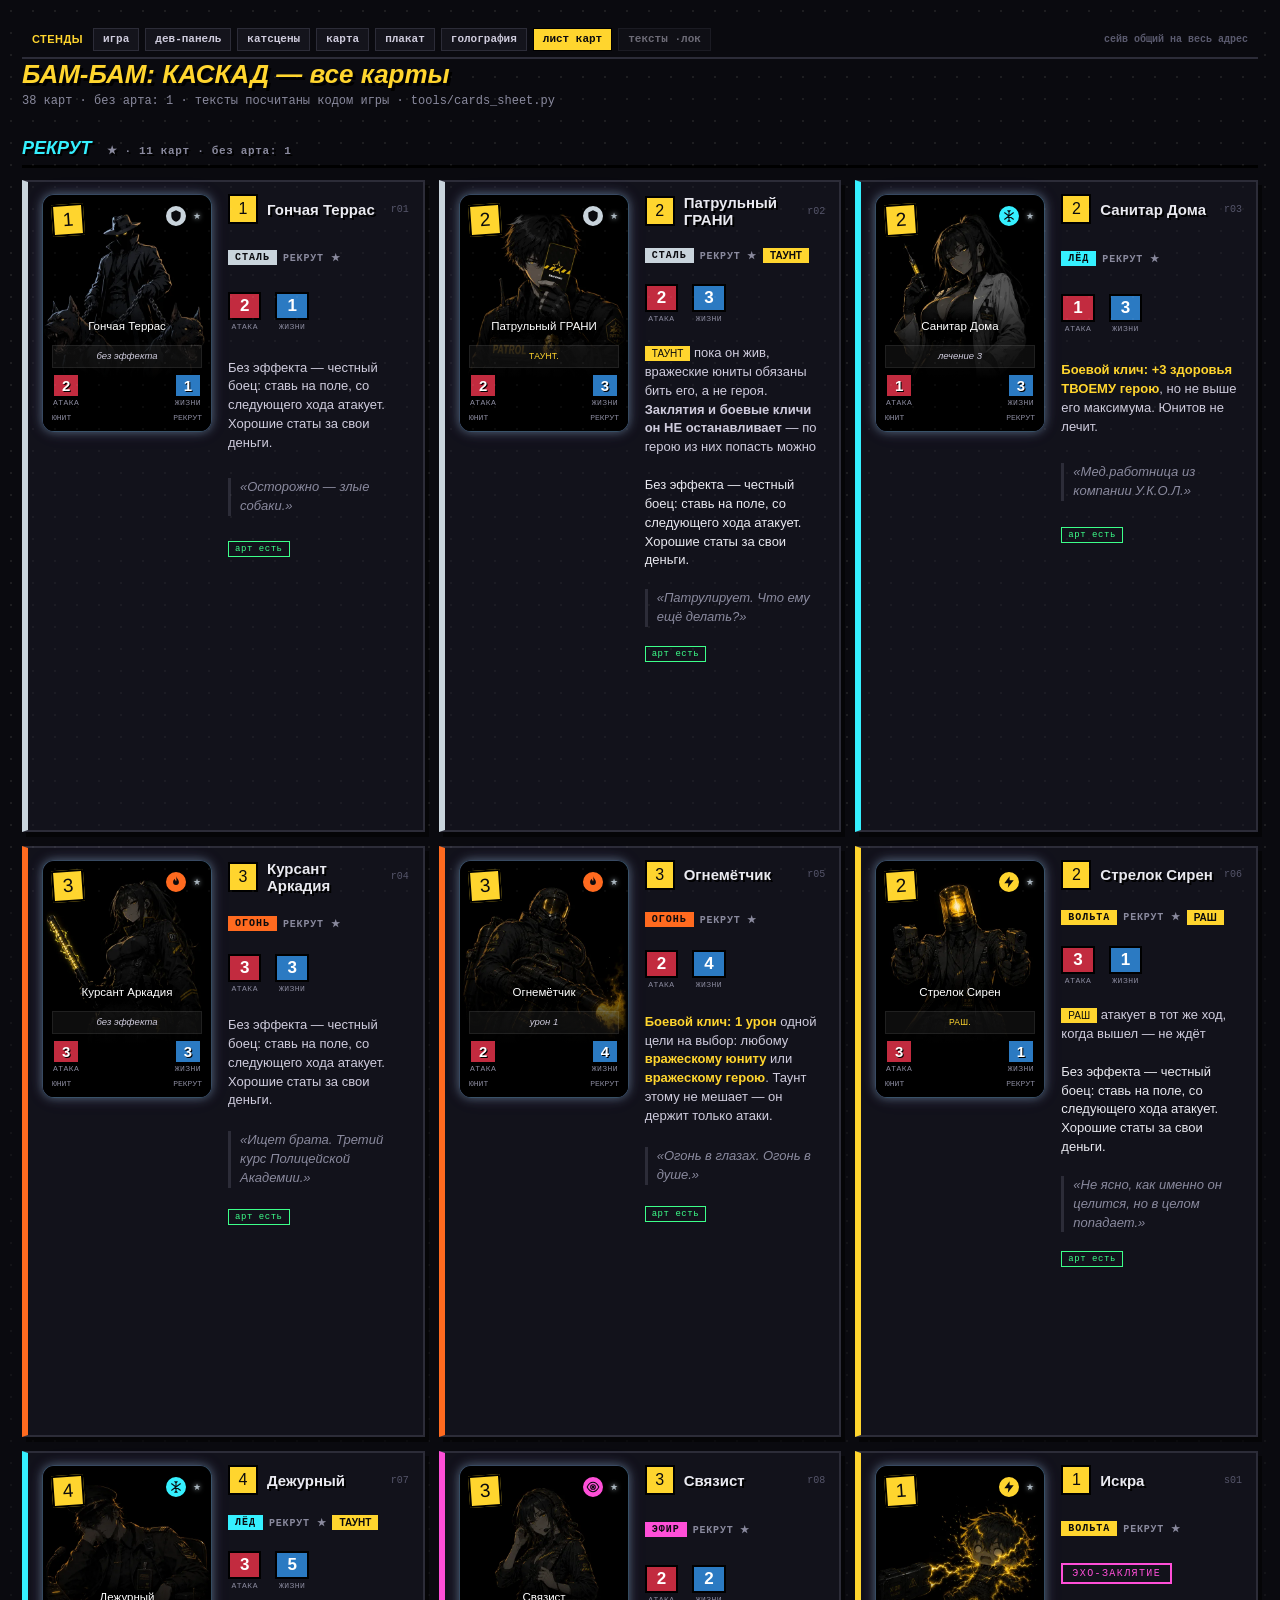
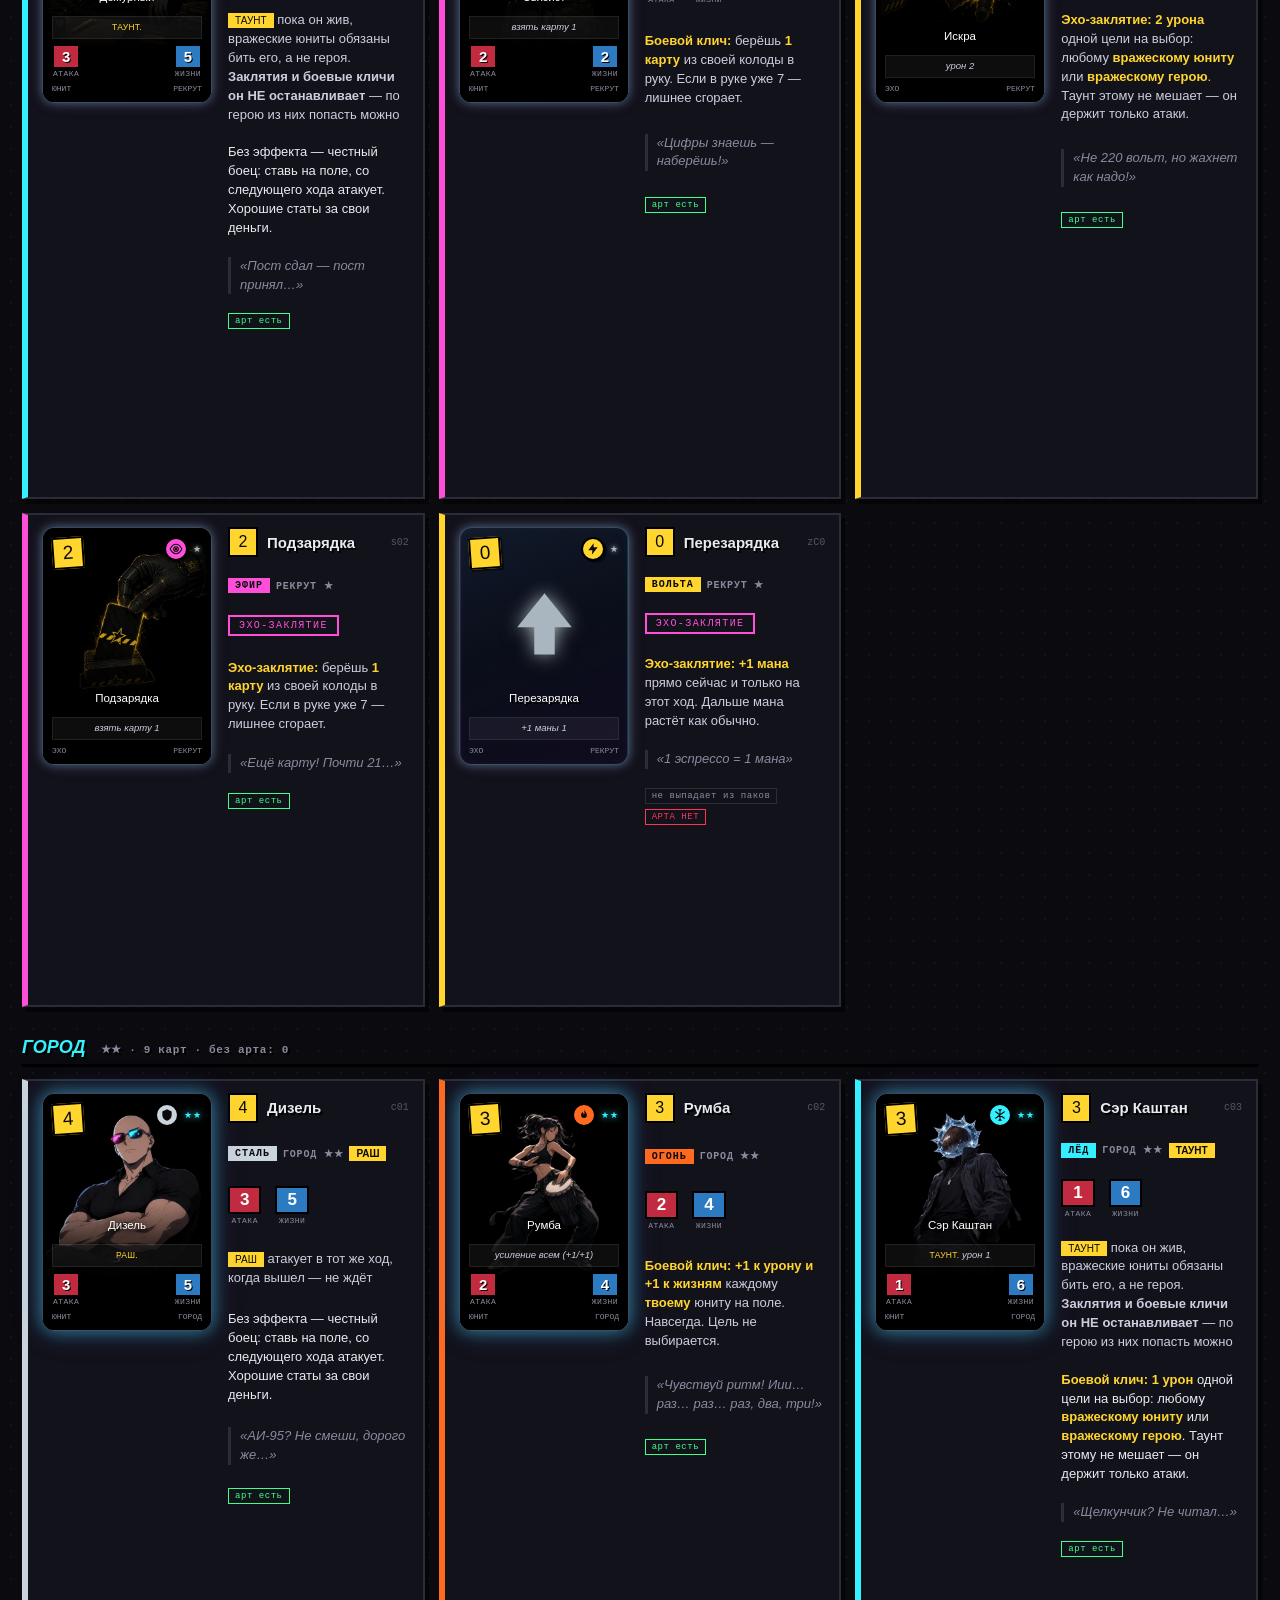
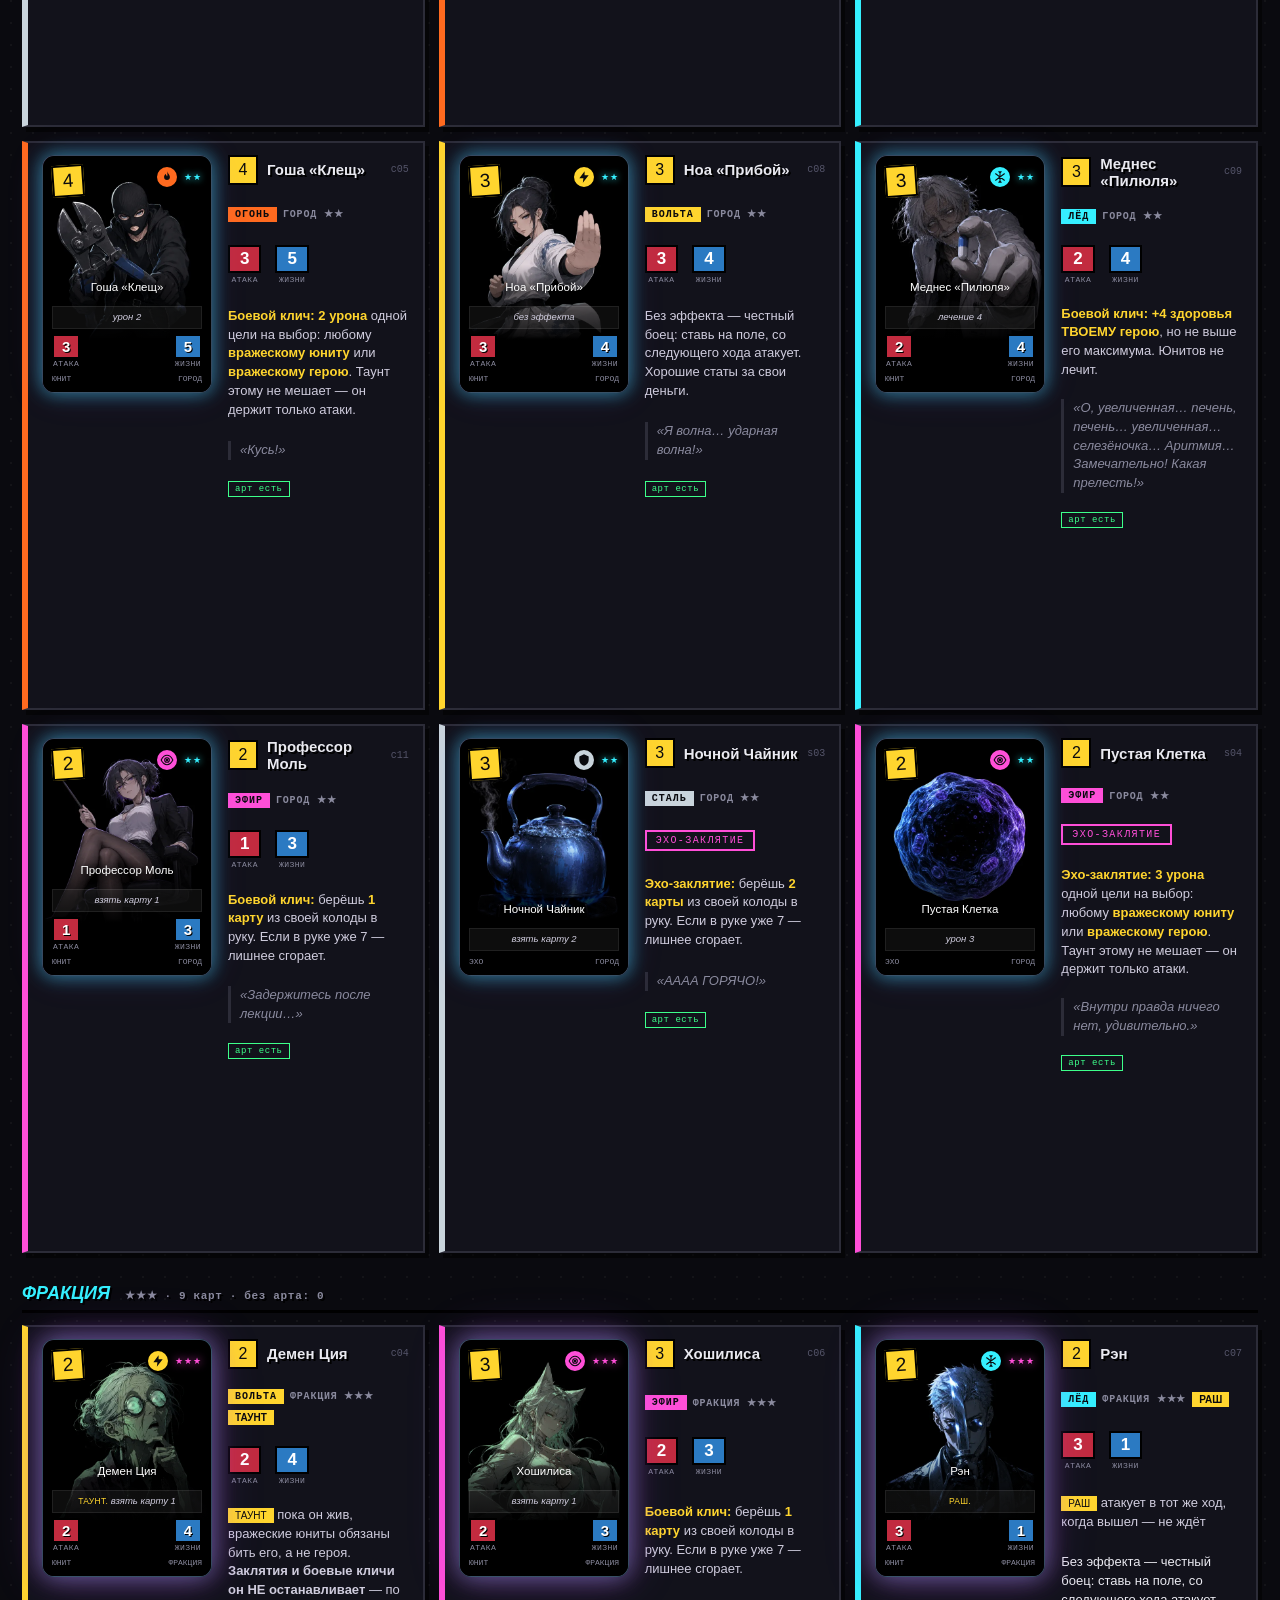
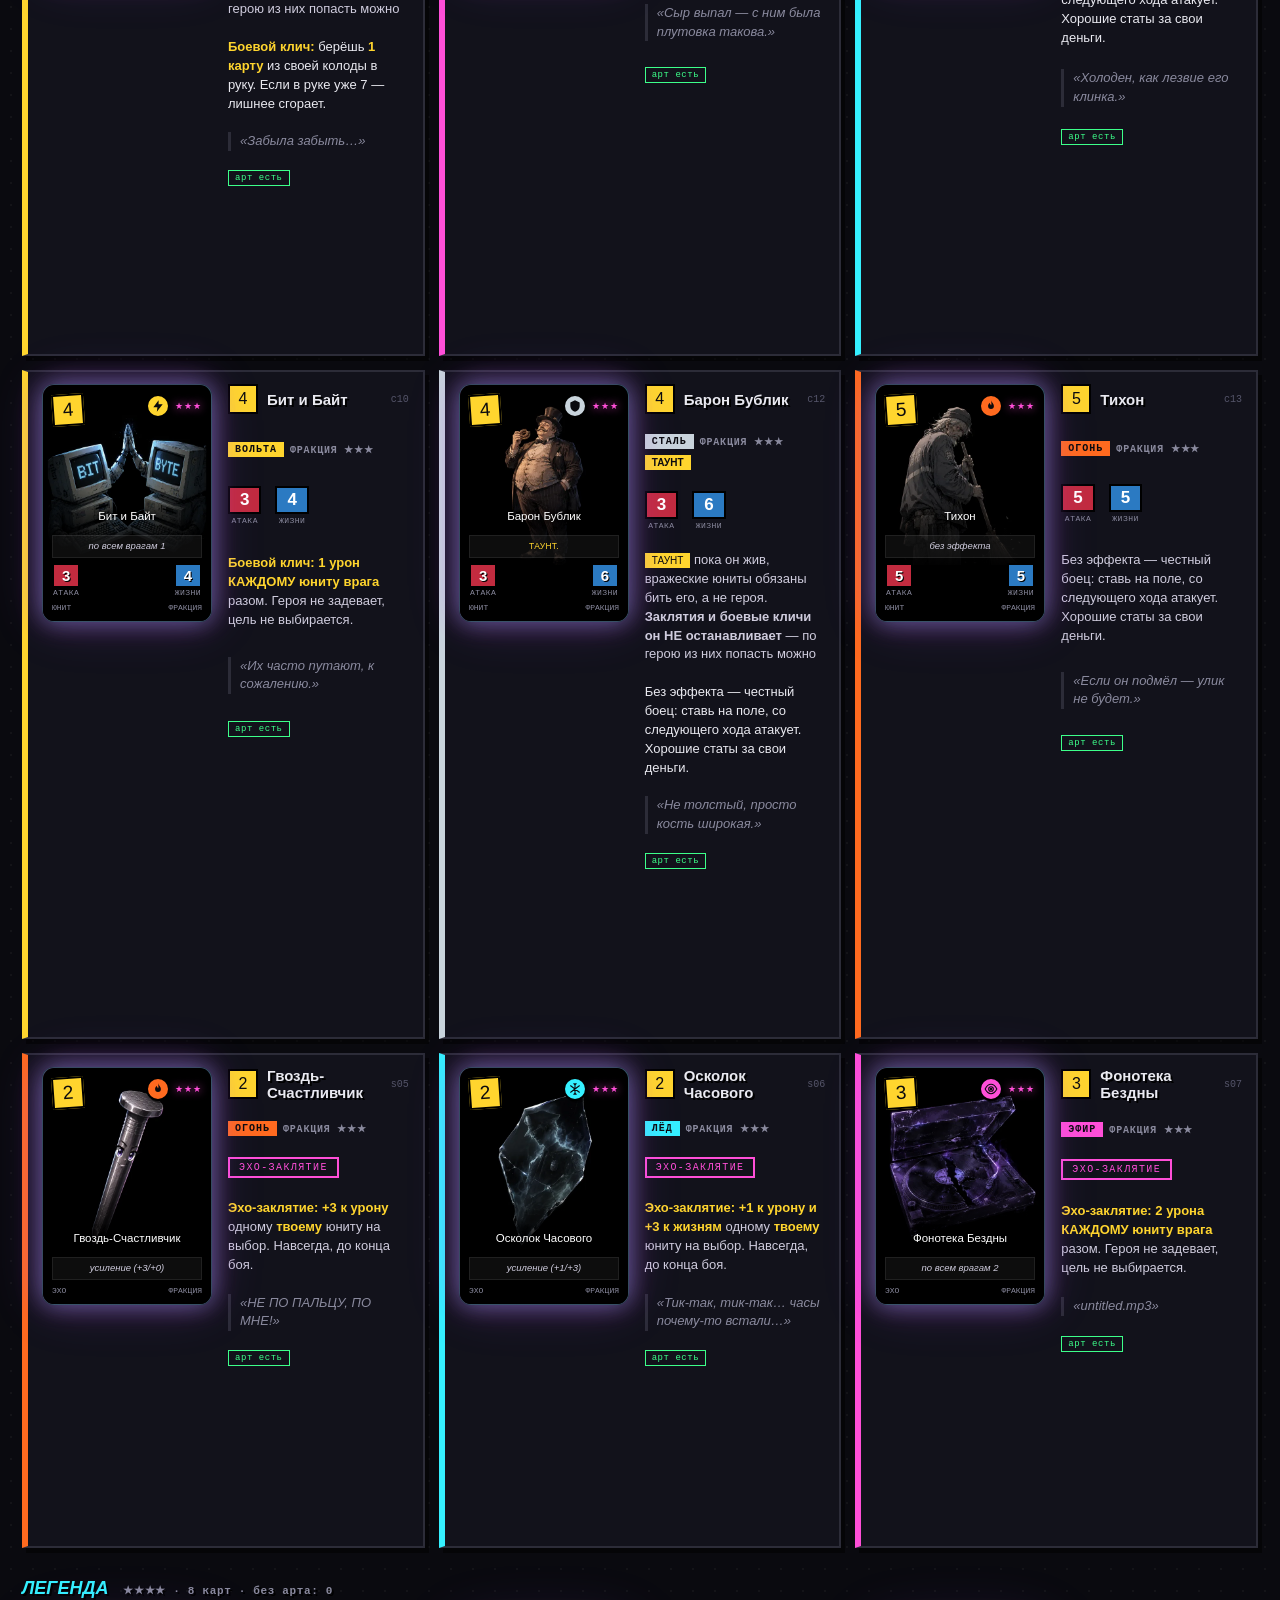
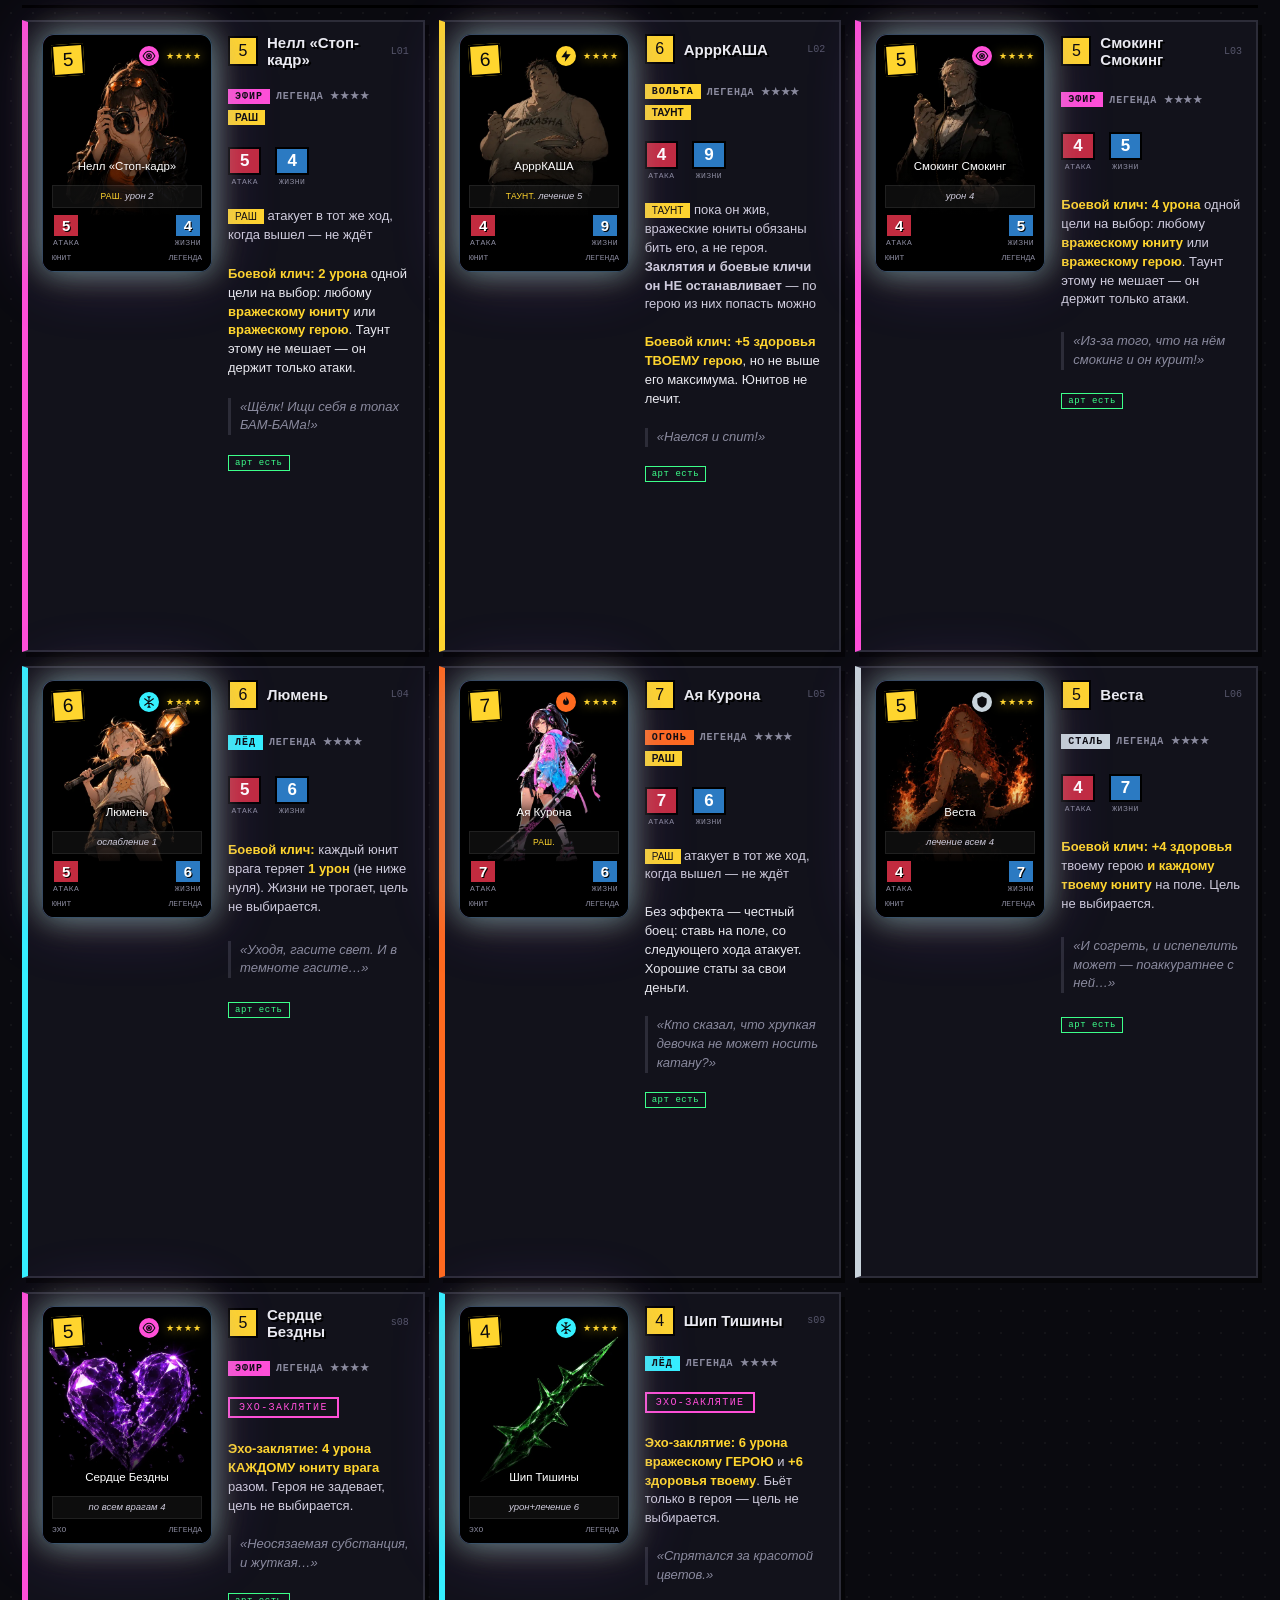
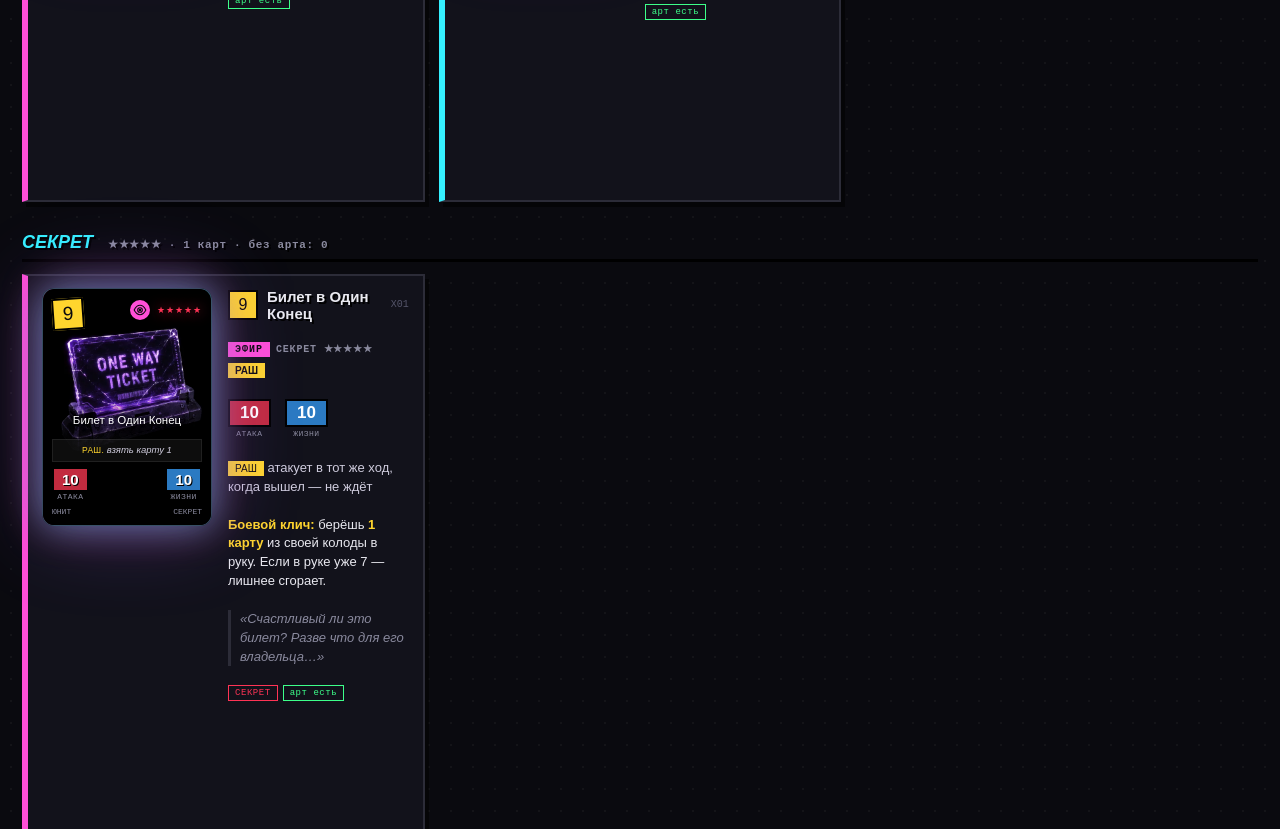
==== commit 8b0be379: "В листе карт появились сами карты Рядом с каждым описанием теперь стоит НАСТОЯЩАЯ карта: рисуется то" ====
--- a/cards-sheet.html
+++ b/cards-sheet.html
@@ -82,10 +82,37 @@
   n.innerHTML=h;
 })();
 </script>
+<!-- Карта рисуется НАСТОЯЩЕЙ cardHTML() из js/07-cards.js и настоящими
+     стилями css/04-cards.css. Своей копии тут нет намеренно: копия и игра
+     разошлись бы, и стенд начал бы врать ровно там, где нужен больше всего —
+     при вычитке карт перед выпуском. Тот же приём, что в poster-lab. -->
+<link rel="stylesheet" href="css/01-base.css">
+<link rel="stylesheet" href="css/04-cards.css">
+<style>
+/* Карта слева от текста; на узком экране — сверху. Ширина в пикселях, а не в
+   процентах: карта свёрстана в пикселях, и в резиновой коробке её значки
+   поплыли бы — ровно та беда, что была с плакатом на щите. */
+.c{display:grid;grid-template-columns:170px 1fr;gap:12px 16px;align-items:start}
+.c>.вид{grid-row:1 / span 20;width:170px}
+.c>.вид .cWrap{cursor:default}
+@media(max-width:720px){.c{grid-template-columns:1fr}.c>.вид{grid-row:auto;width:200px}}
+</style>
+<script>
+/* Заглушка состояния: cardHTML читает из него голографию и настройки графики.
+   Голография ВЫКЛЮЧЕНА: на странице под сорок карт разом, а сорок вечно
+   анимированных слоёв со смешением кладут телефон — это измерено на экране
+   колоды в самой игре. */
+const S={foil:false,anim:false,vfx:false,gfx:{}};
+</script>
+<script src="js/01-core.js"></script>
+<script src="js/02-data.js"></script>
+<script src="js/07-cards.js"></script>
+
 <h1>БАМ-БАМ: КАСКАД — все карты</h1>
 <div class="sub">38 карт · без арта: 1 · тексты посчитаны кодом игры · tools/cards_sheet.py</div>
 <h2>РЕКРУТ <span>★ · 11 карт · без арта: 1</span></h2>
 <div class="grid"><article class="c t0" style="--el:#c9d4dc">
+  <div class="вид" data-id="r01"></div>
   <header><span class="cost">1</span>
     <h3>Гончая Террас</h3>
     <span class="id">r01</span></header>
@@ -97,6 +124,7 @@
   <div class="tags"><b class="tag ok">арт есть</b></div>
 </article>
 <article class="c t0" style="--el:#c9d4dc">
+  <div class="вид" data-id="r02"></div>
   <header><span class="cost">2</span>
     <h3>Патрульный ГРАНИ</h3>
     <span class="id">r02</span></header>
@@ -108,6 +136,7 @@
   <div class="tags"><b class="tag ok">арт есть</b></div>
 </article>
 <article class="c t0" style="--el:#35f0ff">
+  <div class="вид" data-id="r03"></div>
   <header><span class="cost">2</span>
     <h3>Санитар Дома</h3>
     <span class="id">r03</span></header>
@@ -119,6 +148,7 @@
   <div class="tags"><b class="tag ok">арт есть</b></div>
 </article>
 <article class="c t0" style="--el:#ff6a1f">
+  <div class="вид" data-id="r04"></div>
   <header><span class="cost">3</span>
     <h3>Курсант Аркадия</h3>
     <span class="id">r04</span></header>
@@ -130,6 +160,7 @@
   <div class="tags"><b class="tag ok">арт есть</b></div>
 </article>
 <article class="c t0" style="--el:#ff6a1f">
+  <div class="вид" data-id="r05"></div>
   <header><span class="cost">3</span>
     <h3>Огнемётчик</h3>
     <span class="id">r05</span></header>
@@ -141,6 +172,7 @@
   <div class="tags"><b class="tag ok">арт есть</b></div>
 </article>
 <article class="c t0" style="--el:#ffd52e">
+  <div class="вид" data-id="r06"></div>
   <header><span class="cost">2</span>
     <h3>Стрелок Сирен</h3>
     <span class="id">r06</span></header>
@@ -152,6 +184,7 @@
   <div class="tags"><b class="tag ok">арт есть</b></div>
 </article>
 <article class="c t0" style="--el:#35f0ff">
+  <div class="вид" data-id="r07"></div>
   <header><span class="cost">4</span>
     <h3>Дежурный</h3>
     <span class="id">r07</span></header>
@@ -163,6 +196,7 @@
   <div class="tags"><b class="tag ok">арт есть</b></div>
 </article>
 <article class="c t0" style="--el:#ff4fd8">
+  <div class="вид" data-id="r08"></div>
   <header><span class="cost">3</span>
     <h3>Связист</h3>
     <span class="id">r08</span></header>
@@ -174,6 +208,7 @@
   <div class="tags"><b class="tag ok">арт есть</b></div>
 </article>
 <article class="c t0" style="--el:#ffd52e">
+  <div class="вид" data-id="s01"></div>
   <header><span class="cost">1</span>
     <h3>Искра</h3>
     <span class="id">s01</span></header>
@@ -185,6 +220,7 @@
   <div class="tags"><b class="tag ok">арт есть</b></div>
 </article>
 <article class="c t0" style="--el:#ff4fd8">
+  <div class="вид" data-id="s02"></div>
   <header><span class="cost">2</span>
     <h3>Подзарядка</h3>
     <span class="id">s02</span></header>
@@ -196,6 +232,7 @@
   <div class="tags"><b class="tag ok">арт есть</b></div>
 </article>
 <article class="c t0" style="--el:#ffd52e">
+  <div class="вид" data-id="zC0"></div>
   <header><span class="cost">0</span>
     <h3>Перезарядка</h3>
     <span class="id">zC0</span></header>
@@ -208,6 +245,7 @@
 </article></div>
 <h2>ГОРОД <span>★★ · 9 карт · без арта: 0</span></h2>
 <div class="grid"><article class="c t1" style="--el:#c9d4dc">
+  <div class="вид" data-id="c01"></div>
   <header><span class="cost">4</span>
     <h3>Дизель</h3>
     <span class="id">c01</span></header>
@@ -219,6 +257,7 @@
   <div class="tags"><b class="tag ok">арт есть</b></div>
 </article>
 <article class="c t1" style="--el:#ff6a1f">
+  <div class="вид" data-id="c02"></div>
   <header><span class="cost">3</span>
     <h3>Румба</h3>
     <span class="id">c02</span></header>
@@ -230,6 +269,7 @@
   <div class="tags"><b class="tag ok">арт есть</b></div>
 </article>
 <article class="c t1" style="--el:#35f0ff">
+  <div class="вид" data-id="c03"></div>
   <header><span class="cost">3</span>
     <h3>Сэр Каштан</h3>
     <span class="id">c03</span></header>
@@ -241,6 +281,7 @@
   <div class="tags"><b class="tag ok">арт есть</b></div>
 </article>
 <article class="c t1" style="--el:#ff6a1f">
+  <div class="вид" data-id="c05"></div>
   <header><span class="cost">4</span>
     <h3>Гоша «Клещ»</h3>
     <span class="id">c05</span></header>
@@ -252,6 +293,7 @@
   <div class="tags"><b class="tag ok">арт есть</b></div>
 </article>
 <article class="c t1" style="--el:#ffd52e">
+  <div class="вид" data-id="c08"></div>
   <header><span class="cost">3</span>
     <h3>Ноа «Прибой»</h3>
     <span class="id">c08</span></header>
@@ -263,6 +305,7 @@
   <div class="tags"><b class="tag ok">арт есть</b></div>
 </article>
 <article class="c t1" style="--el:#35f0ff">
+  <div class="вид" data-id="c09"></div>
   <header><span class="cost">3</span>
     <h3>Меднес «Пилюля»</h3>
     <span class="id">c09</span></header>
@@ -274,6 +317,7 @@
   <div class="tags"><b class="tag ok">арт есть</b></div>
 </article>
 <article class="c t1" style="--el:#ff4fd8">
+  <div class="вид" data-id="c11"></div>
   <header><span class="cost">2</span>
     <h3>Профессор Моль</h3>
     <span class="id">c11</span></header>
@@ -285,6 +329,7 @@
   <div class="tags"><b class="tag ok">арт есть</b></div>
 </article>
 <article class="c t1" style="--el:#c9d4dc">
+  <div class="вид" data-id="s03"></div>
   <header><span class="cost">3</span>
     <h3>Ночной Чайник</h3>
     <span class="id">s03</span></header>
@@ -296,6 +341,7 @@
   <div class="tags"><b class="tag ok">арт есть</b></div>
 </article>
 <article class="c t1" style="--el:#ff4fd8">
+  <div class="вид" data-id="s04"></div>
   <header><span class="cost">2</span>
     <h3>Пустая Клетка</h3>
     <span class="id">s04</span></header>
@@ -308,6 +354,7 @@
 </article></div>
 <h2>ФРАКЦИЯ <span>★★★ · 9 карт · без арта: 0</span></h2>
 <div class="grid"><article class="c t2" style="--el:#ffd52e">
+  <div class="вид" data-id="c04"></div>
   <header><span class="cost">2</span>
     <h3>Демен Ция</h3>
     <span class="id">c04</span></header>
@@ -319,6 +366,7 @@
   <div class="tags"><b class="tag ok">арт есть</b></div>
 </article>
 <article class="c t2" style="--el:#ff4fd8">
+  <div class="вид" data-id="c06"></div>
   <header><span class="cost">3</span>
     <h3>Хошилиса</h3>
     <span class="id">c06</span></header>
@@ -330,6 +378,7 @@
   <div class="tags"><b class="tag ok">арт есть</b></div>
 </article>
 <article class="c t2" style="--el:#35f0ff">
+  <div class="вид" data-id="c07"></div>
   <header><span class="cost">2</span>
     <h3>Рэн</h3>
     <span class="id">c07</span></header>
@@ -341,6 +390,7 @@
   <div class="tags"><b class="tag ok">арт есть</b></div>
 </article>
 <article class="c t2" style="--el:#ffd52e">
+  <div class="вид" data-id="c10"></div>
   <header><span class="cost">4</span>
     <h3>Бит и Байт</h3>
     <span class="id">c10</span></header>
@@ -352,6 +402,7 @@
   <div class="tags"><b class="tag ok">арт есть</b></div>
 </article>
 <article class="c t2" style="--el:#c9d4dc">
+  <div class="вид" data-id="c12"></div>
   <header><span class="cost">4</span>
     <h3>Барон Бублик</h3>
     <span class="id">c12</span></header>
@@ -363,6 +414,7 @@
   <div class="tags"><b class="tag ok">арт есть</b></div>
 </article>
 <article class="c t2" style="--el:#ff6a1f">
+  <div class="вид" data-id="c13"></div>
   <header><span class="cost">5</span>
     <h3>Тихон</h3>
     <span class="id">c13</span></header>
@@ -374,6 +426,7 @@
   <div class="tags"><b class="tag ok">арт есть</b></div>
 </article>
 <article class="c t2" style="--el:#ff6a1f">
+  <div class="вид" data-id="s05"></div>
   <header><span class="cost">2</span>
     <h3>Гвоздь-Счастливчик</h3>
     <span class="id">s05</span></header>
@@ -385,6 +438,7 @@
   <div class="tags"><b class="tag ok">арт есть</b></div>
 </article>
 <article class="c t2" style="--el:#35f0ff">
+  <div class="вид" data-id="s06"></div>
   <header><span class="cost">2</span>
     <h3>Осколок Часового</h3>
     <span class="id">s06</span></header>
@@ -396,6 +450,7 @@
   <div class="tags"><b class="tag ok">арт есть</b></div>
 </article>
 <article class="c t2" style="--el:#ff4fd8">
+  <div class="вид" data-id="s07"></div>
   <header><span class="cost">3</span>
     <h3>Фонотека Бездны</h3>
     <span class="id">s07</span></header>
@@ -408,6 +463,7 @@
 </article></div>
 <h2>ЛЕГЕНДА <span>★★★★ · 8 карт · без арта: 0</span></h2>
 <div class="grid"><article class="c t3" style="--el:#ff4fd8">
+  <div class="вид" data-id="L01"></div>
   <header><span class="cost">5</span>
     <h3>Нелл «Стоп-кадр»</h3>
     <span class="id">L01</span></header>
@@ -419,6 +475,7 @@
   <div class="tags"><b class="tag ok">арт есть</b></div>
 </article>
 <article class="c t3" style="--el:#ffd52e">
+  <div class="вид" data-id="L02"></div>
   <header><span class="cost">6</span>
     <h3>АрррКАША</h3>
     <span class="id">L02</span></header>
@@ -430,6 +487,7 @@
   <div class="tags"><b class="tag ok">арт есть</b></div>
 </article>
 <article class="c t3" style="--el:#ff4fd8">
+  <div class="вид" data-id="L03"></div>
   <header><span class="cost">5</span>
     <h3>Смокинг Смокинг</h3>
     <span class="id">L03</span></header>
@@ -441,6 +499,7 @@
   <div class="tags"><b class="tag ok">арт есть</b></div>
 </article>
 <article class="c t3" style="--el:#35f0ff">
+  <div class="вид" data-id="L04"></div>
   <header><span class="cost">6</span>
     <h3>Люмень</h3>
     <span class="id">L04</span></header>
@@ -452,6 +511,7 @@
   <div class="tags"><b class="tag ok">арт есть</b></div>
 </article>
 <article class="c t3" style="--el:#ff6a1f">
+  <div class="вид" data-id="L05"></div>
   <header><span class="cost">7</span>
     <h3>Ая Курона</h3>
     <span class="id">L05</span></header>
@@ -463,6 +523,7 @@
   <div class="tags"><b class="tag ok">арт есть</b></div>
 </article>
 <article class="c t3" style="--el:#c9d4dc">
+  <div class="вид" data-id="L06"></div>
   <header><span class="cost">5</span>
     <h3>Веста</h3>
     <span class="id">L06</span></header>
@@ -474,6 +535,7 @@
   <div class="tags"><b class="tag ok">арт есть</b></div>
 </article>
 <article class="c t3" style="--el:#ff4fd8">
+  <div class="вид" data-id="s08"></div>
   <header><span class="cost">5</span>
     <h3>Сердце Бездны</h3>
     <span class="id">s08</span></header>
@@ -485,6 +547,7 @@
   <div class="tags"><b class="tag ok">арт есть</b></div>
 </article>
 <article class="c t3" style="--el:#35f0ff">
+  <div class="вид" data-id="s09"></div>
   <header><span class="cost">4</span>
     <h3>Шип Тишины</h3>
     <span class="id">s09</span></header>
@@ -497,6 +560,7 @@
 </article></div>
 <h2>СЕКРЕТ <span>★★★★★ · 1 карт · без арта: 0</span></h2>
 <div class="grid"><article class="c t4" style="--el:#ff4fd8">
+  <div class="вид" data-id="X01"></div>
   <header><span class="cost">9</span>
     <h3>Билет в Один Конец</h3>
     <span class="id">X01</span></header>
@@ -507,3 +571,14 @@
   <p class="fl">«Счастливый ли это билет? Разве что для его владельца…»</p>
   <div class="tags"><b class="tag sec">СЕКРЕТ</b><b class="tag ok">арт есть</b></div>
 </article></div>
+
+<script>
+/* Рисуем после разметки: к этому моменту все места под карты уже в дереве. */
+document.querySelectorAll('.вид[data-id]').forEach(function(м){
+  var c=byId(м.dataset.id);
+  /* Без fl: голос карты страница печатает СВОЕЙ строкой в тексте справа.
+     С флагом он выходил дважды — на карте и рядом с ней. Ровно то же уже
+     ловилось в разборе боя. */
+  if(c)м.innerHTML=cardHTML(c,{open:1,noAnim:1});
+});
+</script>
--- a/css/01-base.css
+++ b/css/01-base.css
@@ -0,0 +1,130 @@
+/* ПОРЯДОК СЛОЁВ — единственное место, где он задан.
+   Раньше его задавал порядок <link>, то есть он не был записан нигде и
+   держался на том, что файлы случайно стоят правильно. Теперь: правило из
+   слоя правее ВСЕГДА выигрывает у правила из слоя левее, независимо от
+   специфичности. Отсюда два следствия, ради которых это и делается:
+     - адаптив (resp) выигрывает всегда, даже у самого длинного селектора;
+     - чтобы перебить чужое правило, больше не нужно наращивать селектор.
+   Новый файл - дописать сюда, осознанно выбрав место. */
+@layer base, menu, gacha, cards, deck, battle, story, overlays, chat, settings, map, responsive;
+
+
+
+/* 01-base.css — переменные, сброс, типографика, кнопки, полосы — общее для всех экранов
+
+   Часть общих стилей, разрезанных из одного блока. ПОРЯДОК ПОДКЛЮЧЕНИЯ В
+   index.html ЗНАЧИМ: правила одной силы разрешаются по нему, и файлы стоят
+   там в том же порядке, в каком лежали строки исходника. Не меняй порядок
+   ссылок, не убедившись снимком (tools/_snap.js).
+
+   Правило для новых стилей: клади их РЯДОМ с тем, что они красят, в этот же
+   файл. Именно нарушение этого дало вылезшее за панель поле промокода —
+   правило лежало за 400 строк от .setRow и проигрывало ему по порядку. */
+
+@layer base {
+/* Стили игры. Вынесены из index.html одним куском, БЕЗ единой
+   перестановки правил — порядок каскада сохранён дословно.
+   Дальше этот файл разбирается по темам, см. css/. */
+/* Пути в url() считаются ОТ ЭТОГО ФАЙЛА, а не от страницы: после
+   выноса стилей из index.html они стали ../art/. Это первое, что
+   ломается при переносе CSS в отдельный файл, и ломается молча. */
+:root{
+  --bg:#0a0a0f; --panel:#101017; --ink:#f2f2f6; --dim:#8d8da0; --line:#262633;
+  --yel:#ffd52e; --mag:#ff4fd8; --cyn:#35f0ff; --red:#ff3355; --grn:#3dff8a;
+  --disp:'Arial Black',Impact,'Segoe UI',sans-serif;
+  --mono:ui-monospace,'Cascadia Mono',Consolas,Menlo,monospace;
+  /* Реальная высота вьюпорта. В webview Telegram 100vh врёт (шапка/клавиатура),
+     поэтому PF.syncHeight() держит здесь фактическое значение. Фолбэк на 100vh
+     нужен на случай, если JS ещё не выполнился. */
+  --app-h:100vh;
+}
+*{margin:0;padding:0;box-sizing:border-box;-webkit-tap-highlight-color:transparent}
+html,body{height:var(--app-h)}
+body{background:var(--bg);color:var(--ink);font-family:'Segoe UI',Helvetica,Arial,sans-serif;
+  overflow:hidden;user-select:none;-webkit-user-select:none;
+  background-image:radial-gradient(ellipse 90% 50% at 50% -10%,rgba(255,213,46,.07),transparent 70%)}
+body::before{content:'';position:fixed;inset:0;pointer-events:none;z-index:95;
+  background-image:radial-gradient(rgba(255,255,255,.045) 1px,transparent 1.5px);background-size:22px 22px}
+::selection{background:var(--yel);color:#000}
+#fx{position:fixed;inset:0;z-index:80;pointer-events:none}
+
+/* ====== общие ====== */
+.screen{position:fixed;inset:0;display:none;flex-direction:column;z-index:2}
+.screen.on{display:flex;animation:scrIn .3s cubic-bezier(.2,1,.3,1)}
+@keyframes scrIn{from{opacity:0;transform:scale(1.015)}}
+.btn{font-family:var(--disp);font-size:12px;letter-spacing:.04em;text-transform:uppercase;
+  background:#14141c;border:2px solid #2c2c38;color:#eee;padding:11px 16px;cursor:pointer;
+  box-shadow:4px 4px 0 rgba(0,0,0,.6);transition:.12s;display:inline-flex;align-items:center;gap:9px}
+/* Кнопка-значок: только символ внутри, поэтому его надо центрировать явно.
+   .btn — inline-flex с align-items:center, но БЕЗ justify-content, то есть
+   содержимое прижато к левому краю; при padding:0 и заданной ширине значок
+   уезжал в левый край квадрата. letter-spacing тоже обнуляем: он добавляет
+   пустоту ПОСЛЕ символа, и даже отцентрованный тот смещался бы влево на
+   половину этого зазора. line-height:1 убирает перекос по вертикали. */
+.iconbtn{justify-content:center;text-align:center;letter-spacing:0;gap:0;line-height:1}
+.btn:hover{border-color:var(--yel);color:var(--yel);transform:translate(-2px,-2px);box-shadow:6px 6px 0 rgba(0,0,0,.6)}
+.btn:active{transform:translate(2px,2px);box-shadow:0 0 0}
+.btn:disabled{opacity:.35;cursor:not-allowed;transform:none}
+.btn.pri{background:var(--yel);border-color:var(--yel);color:#0a0a0e;
+  box-shadow:4px 4px 0 rgba(255,213,46,.22),0 10px 26px rgba(255,213,46,.14)}
+.btn.pri:hover{background:#ffe063;color:#0a0a0e}
+.btn.danger{border-color:var(--red);color:var(--red)}
+.btn.big{font-size:15px;padding:15px 22px}
+.hz{height:9px;background:repeating-linear-gradient(-45deg,var(--yel) 0 12px,#0a0a0e 12px 24px);
+  animation:hzCrawl 1.4s linear infinite;opacity:.85;flex:none;
+  /* Позиционирование только ради слоя: .menuBg — absolute, и без этого он
+     накрывает ленты, потому что позиционированное рисуется поверх обычного
+     потока. С появлением непрозрачной фоновой картинки ленты просто пропали. */
+  position:relative;z-index:2}
+.hz.rev{animation-direction:reverse}
+@keyframes hzCrawl{to{background-position:33.94px 0}}
+/* Жёлтая бегущая лента. Лежит в body, а экраны — position:fixed;inset:0;z-index:2,
+   поэтому раньше она просто просвечивала сквозь прозрачный экран меню. С
+   непрозрачной фоновой картинкой просвечивать стало нечему, и лента пропала —
+   поэтому теперь она явно над экранами.
+   Только в меню: на остальных экранах фиксированная полоса сверху накрыла бы
+   topbar с кнопкой «МЕНЮ». */
+.ticker{position:fixed;top:0;left:0;right:0;z-index:3;display:none;
+  padding-top:env(safe-area-inset-top,0px);
+  background:var(--yel);color:#0a0a0e;overflow:hidden;border-bottom:3px solid #000;flex:none}
+.menuOn .ticker{display:block}
+.tkIn{display:flex;align-items:center;width:max-content;padding:6px 0;font-family:var(--disp);font-size:12px;white-space:nowrap;will-change:transform}
+.tkIn>span{padding:0 4px}
+.tkHi{background:#0a0a0e;color:var(--yel);padding:2px 12px;margin:0 13px}
+.tkSep{margin:0 13px}
+.bang{position:fixed;left:50%;top:42%;z-index:90;pointer-events:none;
+  font-family:var(--disp);font-style:italic;font-size:clamp(40px,8vw,84px);color:var(--yel);
+  text-shadow:4px 4px 0 #000,8px 8px 0 rgba(255,79,216,.5);
+  animation:bangA .9s cubic-bezier(.2,1.4,.3,1) forwards}
+@keyframes bangA{0%{transform:translate(-50%,-50%) rotate(-14deg) scale(.2);opacity:0}
+  25%{opacity:1}75%{transform:translate(-50%,-50%) rotate(-5deg) scale(1.03);opacity:1}
+  100%{transform:translate(-50%,-50%) rotate(-5deg) scale(1.14);opacity:0}}
+/* Плашки-сообщения СВЕРХУ, а не снизу. Внизу они накрывали кнопки: на экране
+   вскрытия пака «ЕЩЁ ПАК» и «ЗАБРАТЬ» стоят у нижнего края, и сообщение
+   «этих карт много — распыли» ложилось прямо на них. На телефоне это не
+   «немного мешает», а нечем нажать.
+   Сверху свободно на всех экранах: бегущая строка живёт только в меню, а
+   плашка выше неё по слою. Отступ считается от безопасной зоны — под вырезом
+   айфона иначе половина уезжает под чёлку.
+   По центру, а не в угол: сверху справа в бою стоит счёт, и плашка садилась
+   бы на него. */
+/* Столбик держит КОНТЕЙНЕР, а сами плашки — обычные блоки. Раньше каждая
+   плашка была position:fixed, а #toasts стоял пустым div без единого правила:
+   две подряд ложились одна на другую и читалась только верхняя. */
+#toasts{position:fixed;left:50%;transform:translateX(-50%);
+  top:calc(env(safe-area-inset-top,0px) + 12px);
+  z-index:130;display:flex;flex-direction:column;align-items:center;gap:8px;
+  max-width:min(420px,92vw);pointer-events:none}
+.toast{background:#14141c;border:2px solid #262633;
+  border-left:5px solid var(--yel);padding:11px 14px;font-size:12.5px;box-shadow:5px 6px 0 rgba(0,0,0,.4);
+  animation:tIn .28s cubic-bezier(.2,1.2,.3,1)}
+.toast.out{animation:tOut .28s forwards}
+/* Выезжает сверху вниз. Центрирование держит контейнер, поэтому здесь только
+   вертикаль. */
+@keyframes tIn{from{transform:translateY(-26px);opacity:0}}
+@keyframes tOut{to{transform:translateY(-26px);opacity:0}}
+.crystal{position:absolute;border:2px solid currentColor;opacity:.4;pointer-events:none;
+  animation:cryFloat 6s ease-in-out infinite alternate;box-shadow:0 0 9px currentColor}
+@keyframes cryFloat{from{transform:translateY(0) rotate(45deg)}
+  to{transform:translateY(-24px) rotate(225deg)}}
+}
--- a/css/04-cards.css
+++ b/css/04-cards.css
@@ -0,0 +1,294 @@
+/* 04-cards.css — сама карта: рамка, голография, наклон, тиры. Общее для руки, колоды и коллекции
+
+   Часть общих стилей, разрезанных из одного блока. ПОРЯДОК ПОДКЛЮЧЕНИЯ В
+   index.html ЗНАЧИМ: правила одной силы разрешаются по нему, и файлы стоят
+   там в том же порядке, в каком лежали строки исходника. Не меняй порядок
+   ссылок, не убедившись снимком (tools/_snap.js).
+
+   Правило для новых стилей: клади их РЯДОМ с тем, что они красят, в этот же
+   файл. Именно нарушение этого дало вылезшее за панель поле промокода —
+   правило лежало за 400 строк от .setRow и проигрывало ему по порядку. */
+
+@layer cards {
+/* ====== карточки ====== */
+.cWrap{outline:none;cursor:pointer;position:relative;perspective:1100px;animation:flyIn .6s cubic-bezier(.2,1.2,.3,1) backwards}
+@keyframes flyIn{from{transform:translateY(90px) rotate(6deg) scale(.5);opacity:0}}
+/* Голографическая проекция вместо фольги. Прежний эффект был радугой во весь
+   спектр в режиме color-dodge: жёлтый с зелёным читаются как наклейка, а dodge
+   делит на инверсию подложки и на всём светлее чёрного уходит в белое — оттого
+   верхние тиры и выгорали. Здесь только холодная половина спектра и soft-light,
+   который подсвечивает, а не выбивает.
+   Числа подобраны вживую в примерочной (holo-lab.html) и приняты как есть для
+   РЕКРУТА — на нём их и смотрели. Тир добавляется поверх: перелив плотнее и
+   быстрее, свечение сильнее, кромка расслаивается заметнее.
+     --irid сила переливов   --iridT их период
+     --spec бегущий блик     --specT его период
+     --glow внешнее свечение --edge  расслоение кромки
+     --scan строчки развёртки --grain зерно  --tint плотность стекла
+     --tilt наклон в градусах --dep  расхождение слоёв при наклоне */
+.cWrap{--irid:0;--iridT:1.5s;--spec:.03;--specT:4s;--glow:.85;--edge:.46;
+       --scan:.005;--grain:.14;--tint:1;--tilt:8;--dep:10;--tx:0;--ty:0}
+/* Общее у ВСЕХ карт — стекло, полоска блика и паралакс. Цвет добавляет только
+   редкость: у рекрута перелива нет вовсе, дальше он густеет и ускоряется.
+   Шаги нарочно крупные. Прошлая лестница шла .23 -> .52, и на глаз соседние
+   тиры не отличались — редкость, которую надо угадывать, редкости не передаёт.
+   Свечение и расслоение кромки идут тем же ходом: у рекрута карта чистая,
+   к секрету светится. Строчки, зерно и плотность стекла одинаковы у всех —
+   это текстура проекции, а не признак редкости. */
+.cWrap.t0{--tc:#aab6bf;--irid:0;  --glow:.34;--edge:.16}
+.cWrap.t1{--tc:#35f0ff;--irid:.20;--iridT:1.45s;--glow:.60;--edge:.30}
+.cWrap.t2{--tc:#ff4fd8;--irid:.36;--iridT:1.30s;--glow:.85;--edge:.44}
+.cWrap.t3{--tc:#ffd52e;--irid:.52;--iridT:1.10s;--glow:1.10;--edge:.56}
+.cWrap.t4{--tc:#fff;   --irid:.62;--iridT:1.00s;--glow:1.25;--edge:.62}
+.cWrap.sec{--tc:#ff3355;--irid:.72;--iridT:.85s;--glow:1.40;--edge:.68}
+.cFlip{position:relative;width:100%;aspect-ratio:5/7;transform-style:preserve-3d;transition:transform .75s cubic-bezier(.2,1.25,.3,1)}
+.cWrap.open .cFlip{transform:rotateY(180deg)}
+.cFace{position:absolute;inset:0;backface-visibility:hidden;-webkit-backface-visibility:hidden;border-radius:12px;overflow:hidden}
+/* На iPhone изнанка ПРОСВЕЧИВАЕТ сквозь лицо: на открытой карте поверх арта
+   видно звезду и зеркальное «БАМ-БАМ!!». Запрет `backface-visibility` там
+   соблюдается не для всех потомков — просвечивают ровно .bStar и .bT, то есть
+   единственные элементы изнанки со СВОИМ z-index. Позиционированный потомок с
+   z-index заводит свой контекст наложения, и в вебките он выпадает из-под
+   правила родителя.
+
+   Поэтому не полагаемся на `backface-visibility` вовсе, а гасим ненужную грань
+   насовсем. Переключение отложено на 0.34s — это чуть больше половины
+   переворота (0.75s), грань в этот миг стоит ребром, и подмены не видно.
+   Переход именно `visibility`, а не `display` или `opacity`: display сорвал бы
+   переворот, opacity создаёт слой и вернула бы ту же беду.
+
+   На карте, которая нарисована сразу открытой (колода, коллекция), переход не
+   запускается вовсе — значения применяются мгновенно, и это как раз то, что
+   нужно: там переворота нет. */
+.cBack,.cFront{transition:visibility 0s linear .34s}
+.cFront{visibility:hidden}
+.cWrap.open .cBack{visibility:hidden}
+.cWrap.open .cFront{visibility:visible}
+/* Второй слой защиты: тот же запрет прямо на потомках изнанки. Дёшево и на
+   случай, если где-то ещё появится грань со своим наложением. */
+.cBack>*,.cBack::before{backface-visibility:hidden;-webkit-backface-visibility:hidden}
+.cBack{background:#0d0d14;border:2px solid #2c2c38;display:flex;flex-direction:column;align-items:center;justify-content:center;gap:8px}
+.cBack::before{content:'';position:absolute;inset:0;background:repeating-linear-gradient(45deg,rgba(255,213,46,.05) 0 10px,transparent 10px 26px)}
+.cBack .bTape{position:absolute;left:-20%;right:-20%;top:50%;height:24px;margin-top:-12px;transform:rotate(-9deg);
+  background:repeating-linear-gradient(-45deg,var(--yel) 0 14px,#0a0a0e 14px 28px);
+  border-top:2px solid #000;border-bottom:2px solid #000;animation:tapeCrawl 9s linear infinite}
+.cBack .bStar{width:44%;transform:rotate(-6deg);position:relative;z-index:1}
+.cBack .bStar svg{width:100%;fill:none;stroke:var(--yel);stroke-width:4;filter:drop-shadow(3px 4px 0 rgba(0,0,0,.6))}
+.cBack .bT{position:relative;z-index:1;font-family:var(--disp);font-style:italic;font-size:13px;color:#fff;text-shadow:2px 2px 0 #000}
+/* Стекло: тёмное, слегка синеющее, с тонкой светящейся кромкой. Рамка в цвет
+   тира ушла — рарность теперь несут третья тень (в цвет тира) и звёзды. */
+.cFront{transform:rotateY(180deg);display:flex;flex-direction:column;padding:9px;
+  background:linear-gradient(160deg,
+    rgba(18,26,42,var(--tint)) 0%,
+    rgba(10,14,26,calc(var(--tint) * .92)) 46%,
+    rgba(16,12,30,var(--tint)) 100%);
+  border:1px solid rgba(150,215,255,.30);
+  box-shadow:
+    0 0 calc(var(--glow) * 26px) rgba(80,190,255,calc(var(--glow) * .38)),
+    0 0 calc(var(--glow) * 62px) rgba(150,90,255,calc(var(--glow) * .22)),
+    /* Третья тень — в цвет тира: без неё редкость читалась бы только по
+       звёздам, а рамка, которая раньше её несла, стала общей голубой. */
+    0 0 calc(var(--glow) * 34px) color-mix(in srgb,var(--tc) 40%,transparent),
+    inset 0 0 calc(var(--glow) * 30px) rgba(120,200,255,calc(var(--glow) * .13)),
+    /* Хроматическое расслоение кромки: ровно 1px и без размытия — шире, и это
+       уже глитч, а не проекция. */
+    inset 1px 0 0 rgba(255,80,200,var(--edge)),
+    inset -1px 0 0 rgba(90,225,255,var(--edge))}
+/* Переливы. Маска стоит на неподвижной обёртке, а градиент едет ВНУТРИ неё:
+   будь маска на том же элементе, чистая середина ездила бы вместе с ним, и
+   текст снова тонул бы в переливе. Едем трансформом, а не смещением фона —
+   смещение перерисовывает слой каждый кадр, а в коллекции таких карточек под
+   сорок сразу, и ровно на вечных перерисовках у нас умирала страница на iPhone. */
+.holo{position:absolute;inset:0;pointer-events:none;overflow:hidden;z-index:0;
+  -webkit-mask-image:radial-gradient(ellipse at 50% 44%,transparent 6%,#000 72%);
+  mask-image:radial-gradient(ellipse at 50% 44%,transparent 6%,#000 72%)}
+.holo i{position:absolute;inset:-45%;display:block;
+  /* Только холодная половина спектра. Вернёшь жёлтый с зелёным — снова фольга. */
+  background:linear-gradient(114deg,
+    rgba(0,240,255,0) 0%, rgba(0,225,255,.85) 14%, rgba(60,130,255,.9) 30%,
+    rgba(150,90,255,.85) 46%, rgba(240,90,220,.8) 60%, rgba(90,200,255,.85) 76%,
+    rgba(0,240,255,0) 100%);
+  mix-blend-mode:soft-light;opacity:var(--irid);
+  animation:holoOsc var(--iridT) ease-in-out infinite}
+/* У рекрута слой перелива убираем целиком, а не гасим прозрачностью:
+   невидимый слой всё равно крутил бы анимацию, а рекрутов в коллекции 11
+   из 38 — это четверть всей работы впустую. */
+.cWrap.t0 .holo{display:none}
+@keyframes holoOsc{0%,100%{transform:translate3d(-14%,-4%,0)}50%{transform:translate3d(14%,4%,0)}}
+/* Зеркальный блик по диагонали: узкий и мягкий. Широкая белая полоса — это
+   глянец на пластике, а не свет внутри проекции. */
+.cShine{position:absolute;inset:-40%;pointer-events:none;z-index:1;mix-blend-mode:screen;
+  background:linear-gradient(114deg,transparent 42%,
+    rgba(215,245,255,var(--spec)) 50%,transparent 58%);
+  animation:shineS var(--specT) cubic-bezier(.4,0,.35,1) infinite}
+@keyframes shineS{0%{transform:translate3d(-42%,-18%,0)}62%,100%{transform:translate3d(42%,18%,0)}}
+/* Строчки развёртки и зерно — подпись «проекция». Оба статичны: анимировать их
+   значит добавить по перерисовке на карту, а на выбранной силе (строчки .005)
+   движения всё равно не разглядеть. */
+.cScan{position:absolute;inset:0;pointer-events:none;z-index:1;
+  background:repeating-linear-gradient(0deg,
+    rgba(190,235,255,var(--scan)) 0 1px,transparent 1px 3px)}
+.cGrain{position:absolute;inset:0;pointer-events:none;z-index:1;
+  opacity:var(--grain);mix-blend-mode:overlay;
+  background:url("data:image/svg+xml,%3Csvg xmlns='http://www.w3.org/2000/svg' width='140' height='140'%3E%3Cfilter id='n'%3E%3CfeTurbulence type='fractalNoise' baseFrequency='.85' numOctaves='3' stitchTiles='stitch'/%3E%3C/filter%3E%3Crect width='140' height='140' filter='url(%23n)'/%3E%3C/svg%3E")}
+
+/* Настройки графики гасят слои классами на <body>, а не пересборкой карт.
+   Пересобирать пришлось бы всё, что сейчас на экране, а тут достаточно
+   переключить класс — и рука, и коллекция, и живой пример в настройках
+   меняются одним кадром. display:none, а не opacity: невидимый слой всё
+   равно крутил бы свою анимацию. */
+body.gNoIrid .holo{display:none}
+body.gNoSpec .cShine{display:none}
+body.gNoScan .cScan{display:none}
+body.gNoGrain .cGrain{display:none}
+/* Свечение не убираем в ноль: карта без него теряет край и выглядит поломанной,
+   а не «попроще». Оставляем ровно столько, чтобы читалась рамка. */
+body.gNoGlow .cWrap{--glow:.20;--edge:.10}
+
+/* --- ПАРАЛАКС ---
+   Слои разъезжаются через отдельное свойство translate, а не transform:
+   transform уже занят анимациями перелива и блика, а translate применяется к
+   тому же элементу независимо — иначе под каждый слой пришлось бы плодить
+   обёртку. Встречное движение и читается как объём: арт уходит против наклона,
+   зерно со строчками — за ним, блик ходит сильнее всех. */
+.cWrap.tilt .cFront{transform:rotateY(180deg)
+  rotateY(calc(var(--tx) * var(--tilt) * 1deg))
+  rotateX(calc(var(--ty) * var(--tilt) * -1deg))}
+/* Ход арта — в ПРОЦЕНТАХ от него самого, а не в пикселях. Запас, из которого
+   он ходит, даёт увеличение (scale), то есть он тоже доля карты: в пикселях
+   ход и запас меряются в разном, и совпадают они только при одном размере
+   карты. В колоде (330px, --dep:26) запаса 14,4% против хода 7,9% — держит;
+   в инспекторе боя (200px, --dep:10) уже 5,6% против 5,0%, и на повороте край
+   арта вылезал наружу. В процентах отношение постоянно при любом размере и
+   любом --dep: 0,555% запаса против 0,35% хода. */
+.cWrap.tilt .cfArtImg{
+  translate:calc(var(--tx) * var(--dep) * -.35%) calc(var(--ty) * var(--dep) * -.35%);
+  scale:calc(1 + var(--dep) / 90)}
+.cWrap.tilt .cScan,.cWrap.tilt .cGrain{
+  translate:calc(var(--tx) * var(--dep) * .5px) calc(var(--ty) * var(--dep) * .5px)}
+.cWrap.tilt .cShine{translate:calc(var(--tx) * var(--dep) * 1.6px) calc(var(--ty) * var(--dep) * 1.6px)}
+.cWrap.tilt .holo i{translate:calc(var(--tx) * var(--dep) * 1.1px) 0}
+.cWrap.tilt .cfHead,.cWrap.tilt .cfName,.cWrap.tilt .cfText,
+.cWrap.tilt .cfFl,.cWrap.tilt .cfAtkHp,.cWrap.tilt .cfFoot{
+  translate:calc(var(--tx) * var(--dep) * -.3px) calc(var(--ty) * var(--dep) * -.3px)}
+/* Слежение почти мгновенное, возврат плавный: длинный переход на слежении
+   ощущается как задержка, а резкий возврат — как рывок. */
+.cWrap.tilt .cFront,.cWrap.tilt .cfArtImg,.cWrap.tilt .cScan,.cWrap.tilt .cGrain,
+.cWrap.tilt .cShine,.cWrap.tilt .holo i,.cWrap.tilt .cfHead,.cWrap.tilt .cfName,
+.cWrap.tilt .cfText,.cWrap.tilt .cfFl,.cWrap.tilt .cfAtkHp,.cWrap.tilt .cfFoot{
+  transition:transform .1s linear,translate .1s linear}
+.cWrap.tilt.rest .cFront,.cWrap.tilt.rest .cfArtImg,.cWrap.tilt.rest .cScan,
+.cWrap.tilt.rest .cGrain,.cWrap.tilt.rest .cShine,.cWrap.tilt.rest .holo i,
+.cWrap.tilt.rest .cfHead,.cWrap.tilt.rest .cfName,.cWrap.tilt.rest .cfText,
+.cWrap.tilt.rest .cfFl,.cWrap.tilt.rest .cfAtkHp,.cWrap.tilt.rest .cfFoot{
+  transition:transform .5s cubic-bezier(.2,.9,.3,1),translate .5s cubic-bezier(.2,.9,.3,1)}
+/* Слои проекции лежат на z-index 0..1, поэтому содержимому нужен свой уровень —
+   иначе перелив и зерно ложились бы поверх текста. */
+.cfName,.cfText,.cfFl,.cfAtkHp,.cfFoot,.cfArt{position:relative;z-index:2}
+.cfHead{display:flex;justify-content:space-between;align-items:flex-start;position:relative;z-index:2}
+.cfCost{font-family:var(--disp);font-size:19px;width:32px;height:32px;display:grid;place-items:center;
+  background:var(--yel);color:#0a0a0e;border:2px solid #000;transform:rotate(-4deg);
+  box-shadow:2px 2px 0 rgba(0,0,0,.5);flex:none}
+/* Звёзды разгораются вместе с тиром: именно по ним игрок читает редкость, и
+   без этого лестница держалась бы на одном переливе. Свечение вписано прямо
+   сюда — отдельным правилом выше по файлу его перебивало бы это же. */
+/* Значок стихии рядом со звёздами. Цвета — первые из EL_COLS (js/03-fx.js),
+   те же, что у искр при выкладывании и у счётчика цепочки в бою: игрок должен
+   связать значок на карте, цвет искр и полоску набора в одно, а не заучивать
+   три разных кода. */
+.cfMeta{display:flex;align-items:center;gap:5px;flex:none}
+/* Значок ЗАЛИТ цветом стихии, а эмблема на нём тёмная — как у стоимости, где
+   чёрная цифра на жёлтом. Первым заходом было наоборот, тёмный значок со
+   светящейся эмблемой, и на тёмной карте он читался как случайная искра.
+   Круг, а не квадрат: у вольты цвет тот же жёлтый, что у стоимости, и два
+   одинаковых квадрата в одной строке слились бы в один значок. */
+.cfEl{width:24px;height:24px;border-radius:50%;display:grid;place-items:center;flex:none;
+  background:var(--el,#c9d4dc);color:#0a0a0e;border:2px solid #000;
+  box-shadow:2px 2px 0 rgba(0,0,0,.5)}
+.cfEl svg{width:70%;height:70%;display:block}
+.cfEl[data-el="fire"] {--el:#ff6a1f}
+.cfEl[data-el="ice"]  {--el:#35f0ff}
+.cfEl[data-el="volta"]{--el:#ffd52e}
+.cfEl[data-el="ether"]{--el:#ff4fd8}
+.cfEl[data-el="steel"]{--el:#c9d4dc}
+.cfStars{font-size:9px;letter-spacing:1px;color:var(--tc);align-self:center;
+  text-shadow:0 0 calc(3px + var(--glow) * 7px) currentColor}
+.cfArt{position:relative;flex:1;display:grid;place-items:center;min-height:0;z-index:1}
+.cfArt svg{width:74%;height:74%;color:var(--tc);filter:drop-shadow(0 0 9px currentColor) drop-shadow(0 4px 4px rgba(0,0,0,.6))}
+/* Нарисованный арт вместо эмблемы. Картинка квадратная, а карта 5:7 — кладём
+   её во всю ширину от верхнего края: квадрат занимает ровно верхние 71%
+   высоты, и низ остаётся под имя, текст и статы. Так не нужно кадрировать,
+   а кадрировать было бы жалко: у «Гончей» по бокам доберманы, у «Огнемётчика»
+   струя огня — при обрезке под 5:7 срезало бы по 14% с каждой стороны. */
+/* ================= арт на карте =================
+   Коробка арта занимает ВСЮ карту и залита той же чернотой, что и фон самих
+   картинок (проверено: у всех девятнадцати артов подложка чисто чёрная).
+   Из этого следует всё остальное:
+
+   — у картинки нет ни одного края внутри карты. Ни сверху, ни по бокам, ни
+     снизу: чёрное поле продолжается до рамки, и границе взяться неоткуда;
+   — воздух над головой даёт ОТСТУП КОРОБКИ, а не затемнение. Тень над шапкой
+     тут стояла двумя правками раньше и оказалась негодной вдвойне: она
+     сажала голову в потёмки (особенно у Румбы) и на наклоне ехала отдельно
+     от арта — параллакс двигает их с разными коэффициентами, и кромка
+     градиента вылезала наружу;
+   — на наклоне арт увеличивается в 1,29 и ходит на ±26px (--dep:26), но
+     коробка размером во всю карту это переживает: краю неоткуда показаться.
+
+   Отступ через padding + background-origin:content-box, а не через `top`:
+   процент у padding считается от ШИРИНЫ, то есть от размера самой картинки, —
+   значит воздух над головой одинаков и на 106px в руке, и на 330px в крупном
+   виде, независимо от пропорций карты.
+
+   left/right в НОЛЬ: у абсолютного элемента отсчёт идёт от padding-box
+   родителя, то есть уже от внутреннего края рамки. Ноль и так вровень с ней;
+   минус девять (была такая правка) выталкивал арт ЗА рамку, поверх светящейся
+   кромки, и бока выглядели рваными. */
+.cFront.art .cfArtImg{position:absolute;inset:0;padding-top:10%;
+  /* Заливка — ЧИСТЫЙ ЧЁРНЫЙ, ровно как подложка самих картинок (замерено: у
+     всех двадцати восьми верхний ряд пикселей = 0,0,0). Стояло #0b0b11 —
+     цвет карты, — и расхождение в 17 по синему рисовало вокруг арта еле
+     заметный прямоугольник. На наведении арт увеличивается и часть заливки
+     заслоняет, поэтому рамка не пропадала, а «слегка уменьшалась»: по этому
+     признаку баг и нашёлся. */
+  background-color:#000;background-origin:content-box;
+  background-position:center top;background-size:100% auto;background-repeat:no-repeat;
+  z-index:0}
+/* Растворение НИЗА картинки в ту же черноту — чтобы имя и текст лежали на
+   ровном, а не на кадре. Проценты считаются от всей коробки: картинка
+   квадратная и шириной во всю карту, значит занимает её сверху вниз примерно
+   до 80% (10% отступа + 100% ширины на высоту карты в 1,38 ширины). Верх не
+   трогаем вовсе — там нечего растворять. */
+.cFront.art .cfArtImg::after{content:'';position:absolute;inset:0;
+  background:linear-gradient(180deg,transparent 46%,rgba(0,0,0,.7) 66%,
+    #000 80%,#000 100%)}
+.cFront.art .cfArt{z-index:1}
+.cFront.art .cfArt svg{display:none}
+/* Имя поверх арта нуждается в подложке — иначе тонет в светлых местах. */
+.cFront.art .cfName{text-shadow:0 2px 6px #000,0 0 12px rgba(0,0,0,.9)}
+.cfName{position:relative;z-index:2;font-family:var(--disp);font-size:11.5px;line-height:1.2;color:#fff;
+  text-align:center;text-shadow:2px 2px 0 #000;margin:6px 0 4px;min-height:2.4em;display:flex;align-items:center;justify-content:center}
+.cfText{position:relative;z-index:2;font-size:9.5px;line-height:1.35;color:#cfccdd;text-align:center;
+  font-style:italic;padding:4px 6px;background:rgba(255,255,255,.05);border:1px solid rgba(255,255,255,.08)}
+.cfKw{color:var(--yel);font-style:normal;font-family:var(--disp);font-size:8.5px;letter-spacing:.03em}
+/* Голос карты. Лежит ПОД описанием эффекта и заметно тише его: сперва игрок
+   читает, что карта делает, и только потом — кто это говорит. Кавычки в CSS,
+   а не в данных: во внутриигровой карте они нужны, а в справочнике карточка
+   ставит свои — иначе выходило «„Продаю с болью.“».
+   В руке боя строки нет (css/06-battle.css): там карта 106×146, и место
+   принадлежит эффекту. Прочитать целиком — долгим нажатием. */
+.cfFl{position:relative;z-index:2;font-size:8.5px;line-height:1.3;color:#8f8fa4;
+  text-align:center;font-style:italic;margin-top:5px}
+.cfFl::before{content:'«'}.cfFl::after{content:'»'}
+.cfFoot{position:relative;z-index:2;display:flex;justify-content:space-between;margin-top:6px;font-family:var(--mono);font-size:8px;color:var(--dim)}
+.cfAtkHp{position:relative;z-index:2;display:flex;justify-content:space-between;
+  align-items:flex-start;margin-top:5px}
+.cfAtkHp span{display:flex;flex-direction:column;align-items:center;gap:1px}
+.cfAtkHp b{font-family:var(--disp);font-size:15px;padding:2px 8px;border:2px solid #000;color:#fff;text-shadow:1px 1px 0 #000}
+.cfAtkHp i{font-family:var(--mono);font-style:normal;font-size:8px;line-height:1;
+  letter-spacing:.06em;color:var(--dim)}
+.cfAtkHp b.a{background:#c22b3f}.cfAtkHp b.h{background:#2b7ac2}
+.cfStk{position:absolute;top:8%;right:-5%;z-index:5;font-family:var(--disp);font-style:italic;font-size:10px;
+  background:var(--yel);color:#0a0a0e;padding:3px 8px;border:2px solid #0a0a0e;box-shadow:2px 2px 0 rgba(0,0,0,.55)}
+.cWrap.sec .cfStk{background:var(--red);color:#fff}
+}
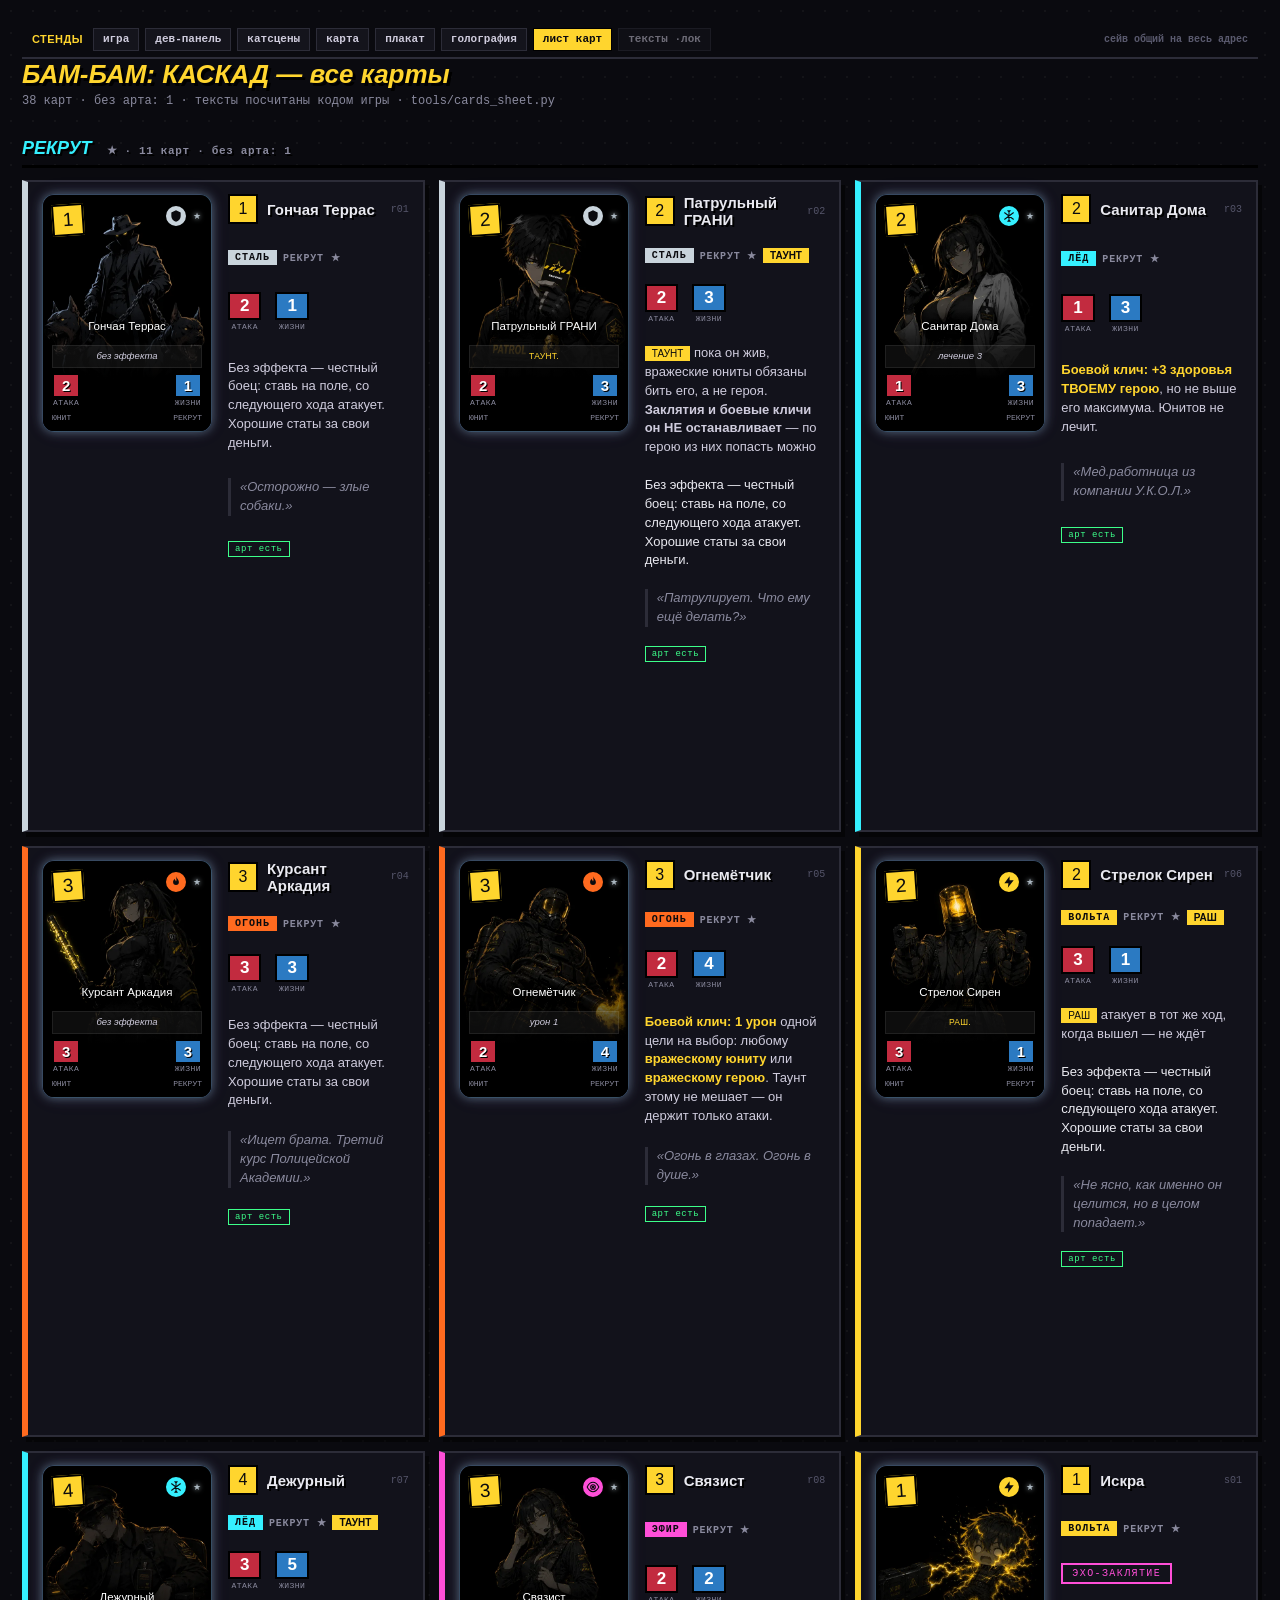
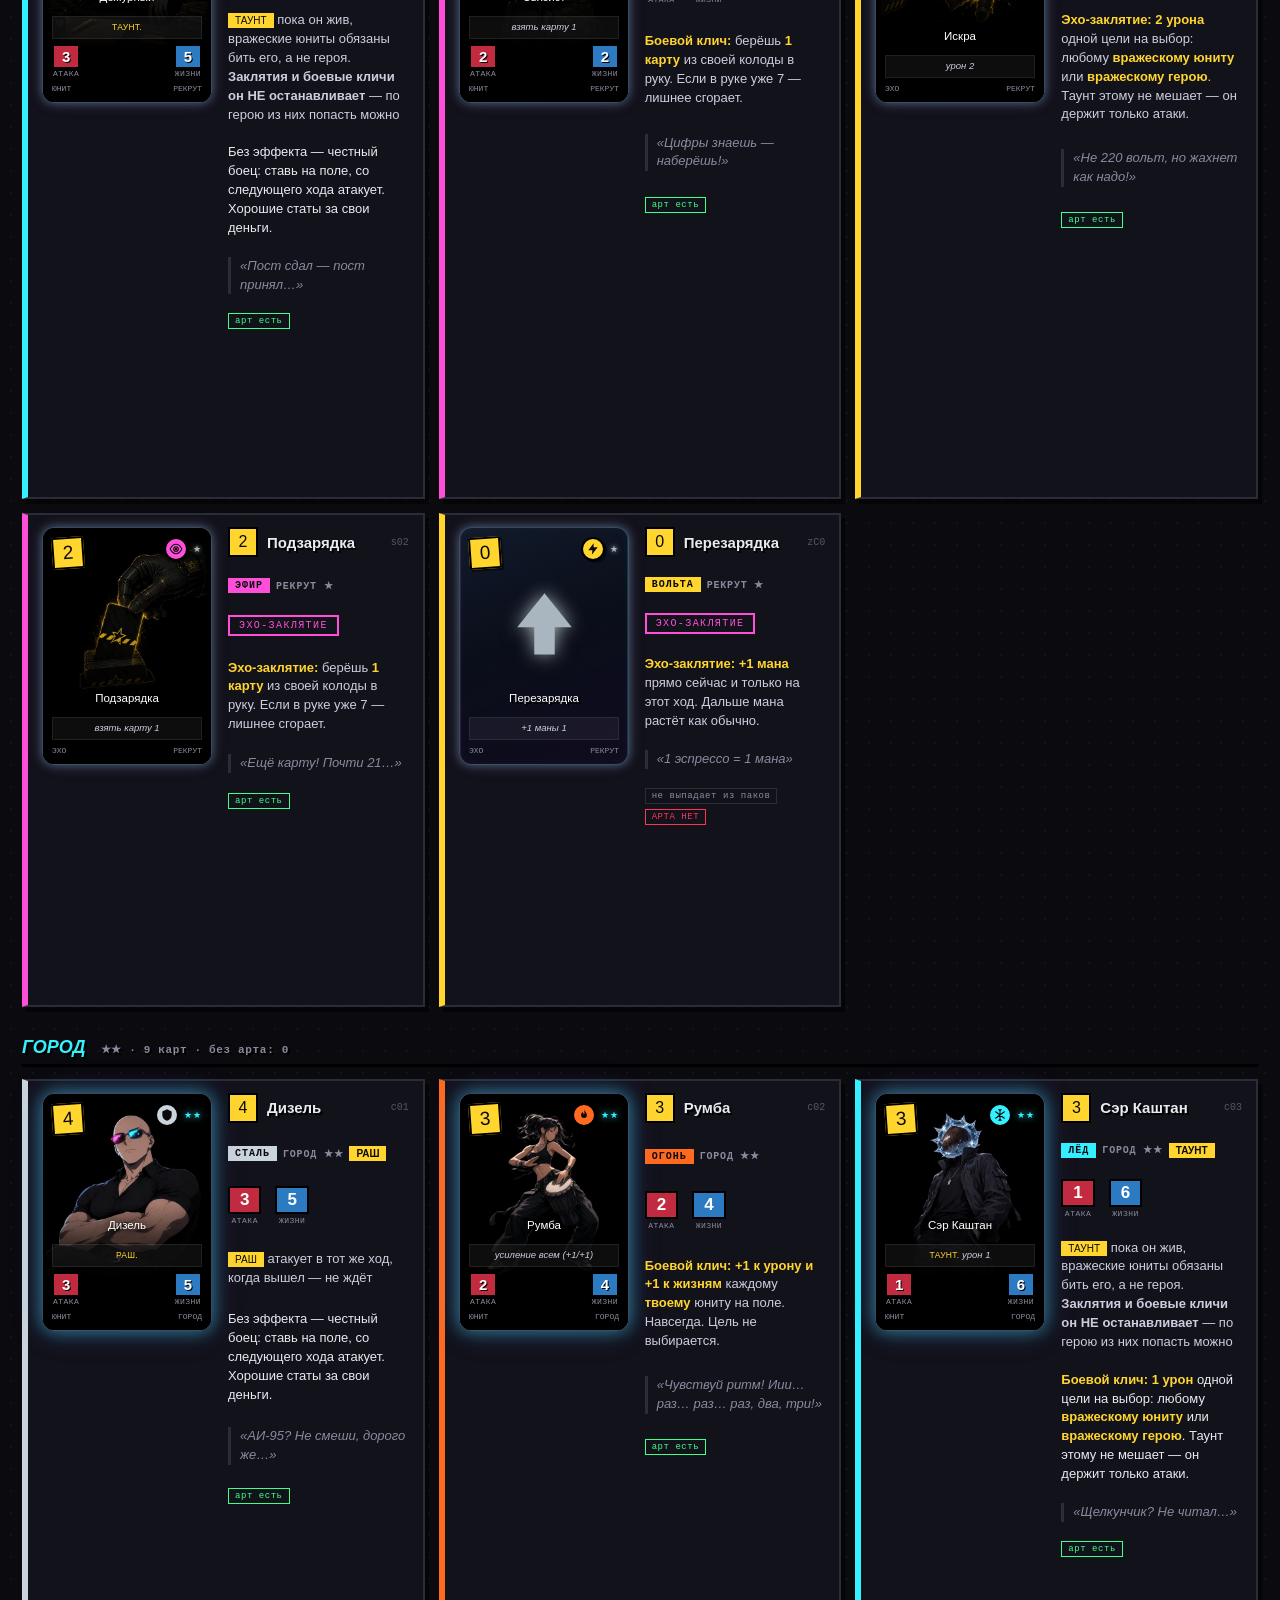
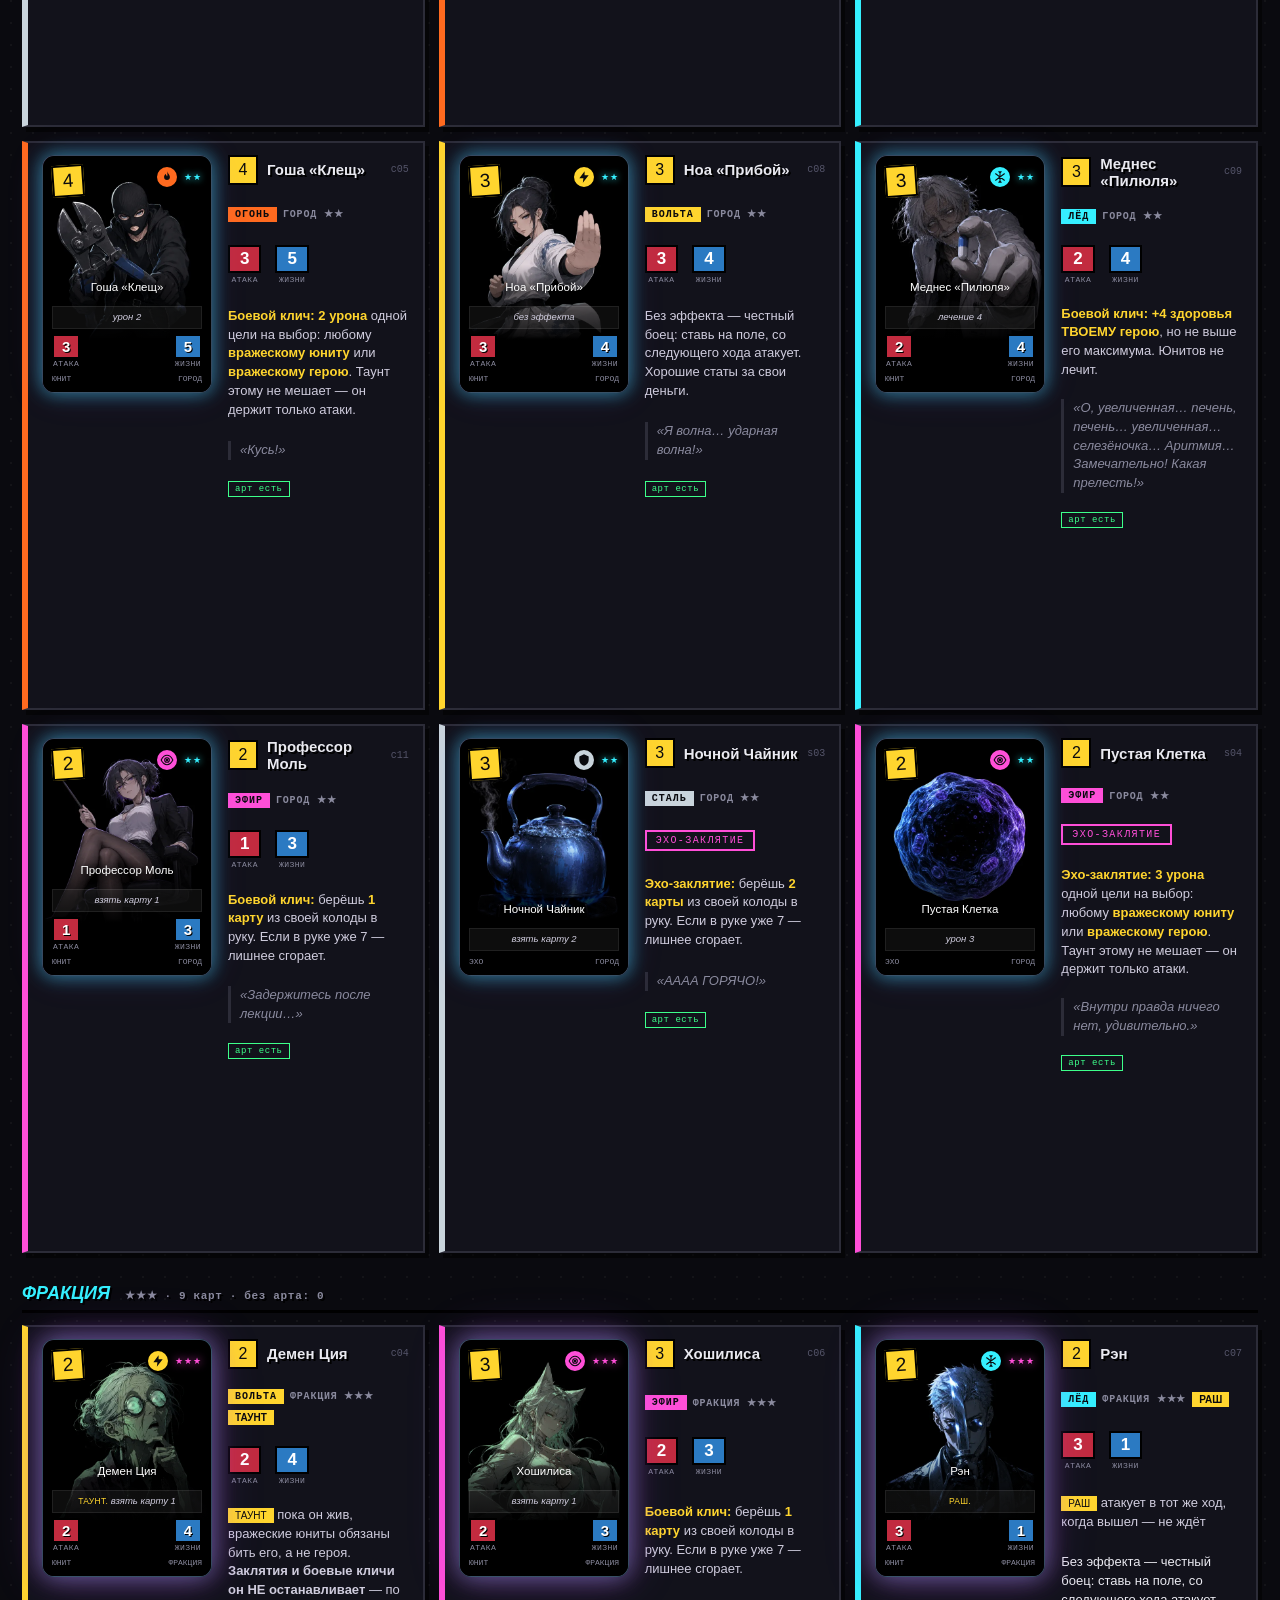
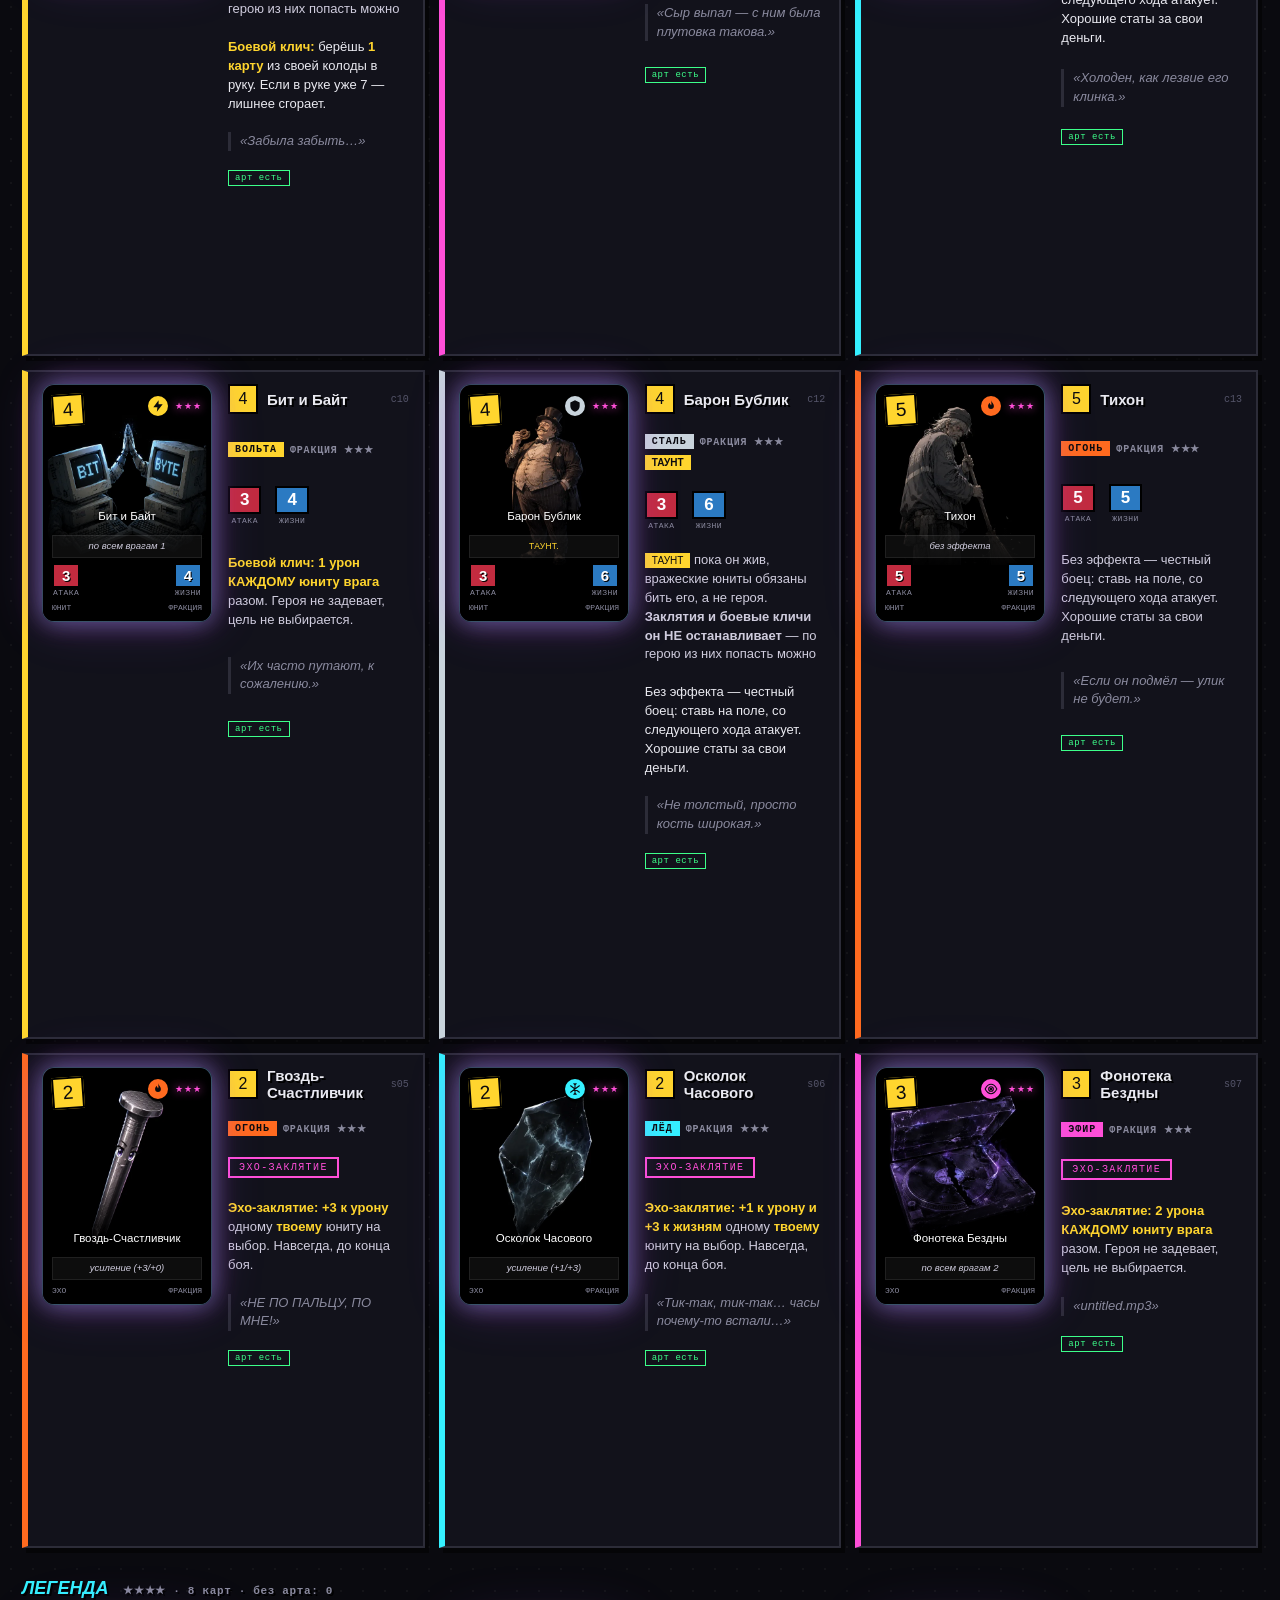
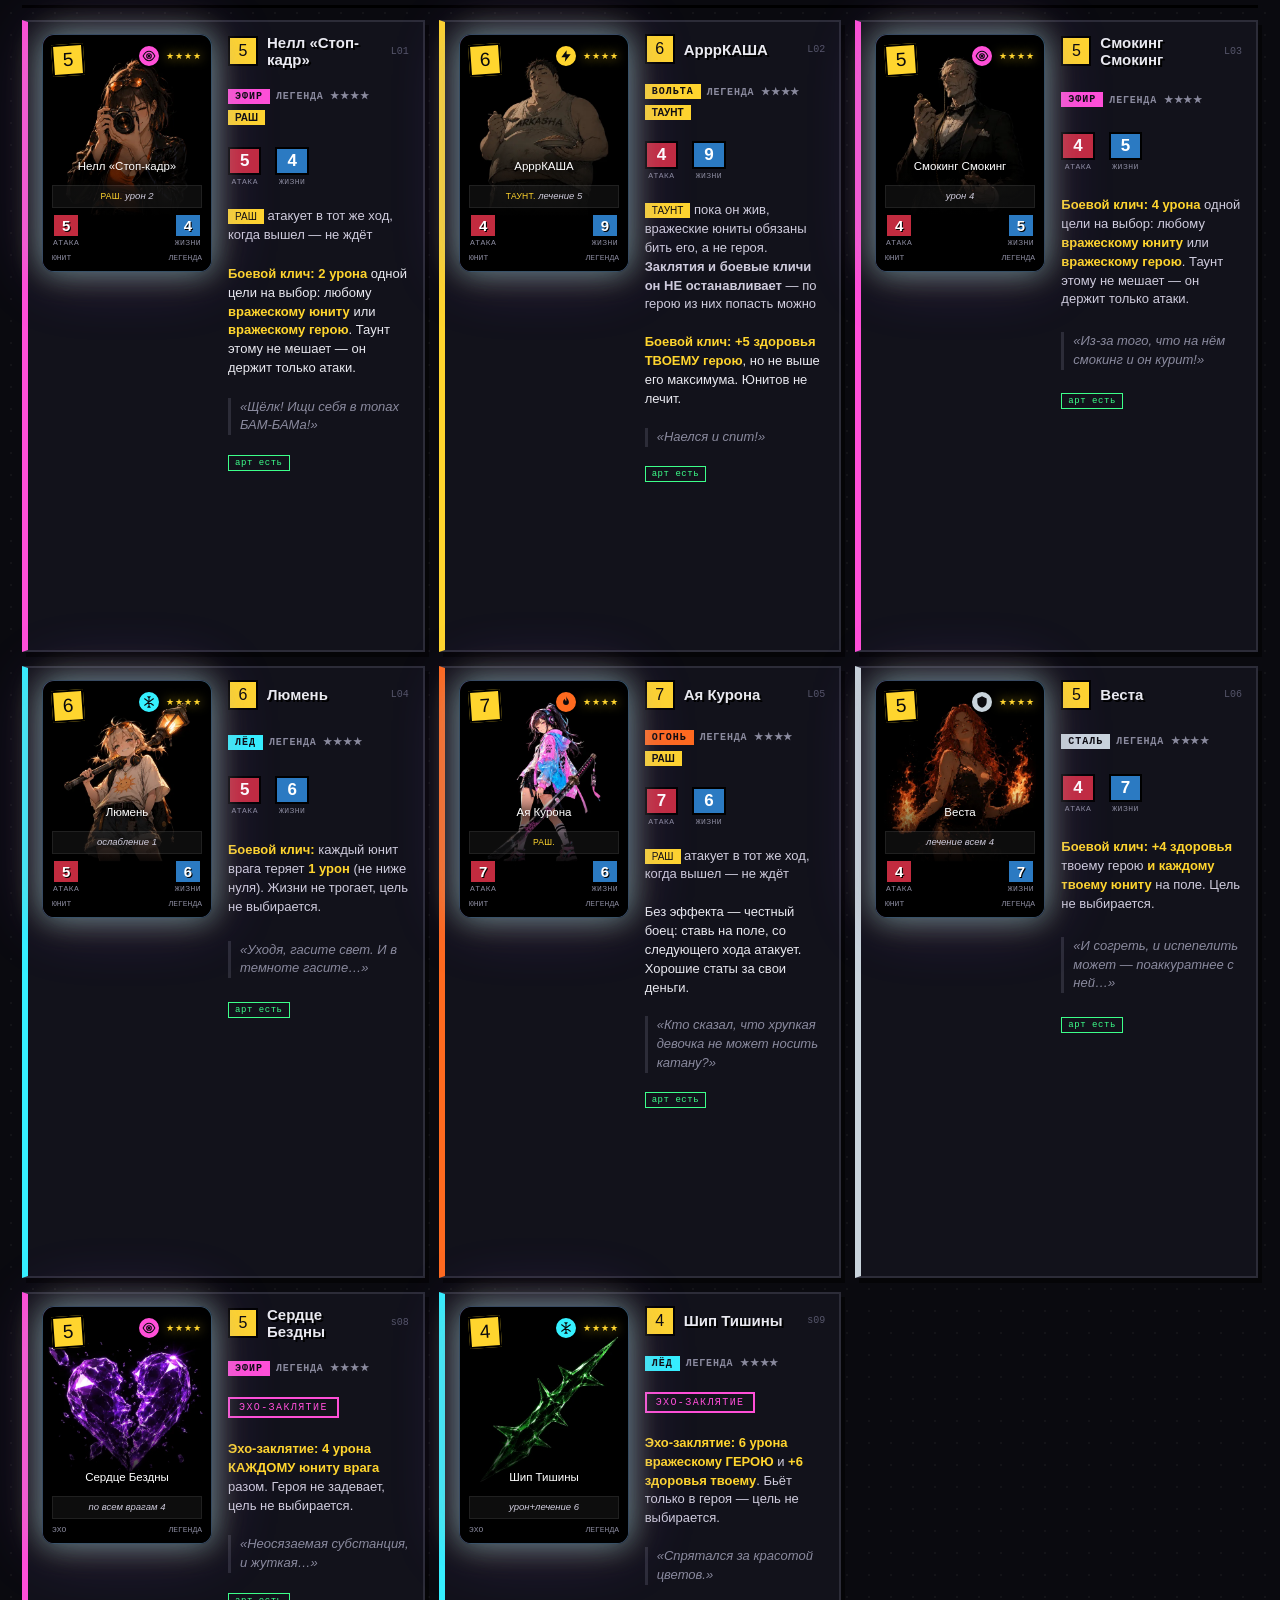
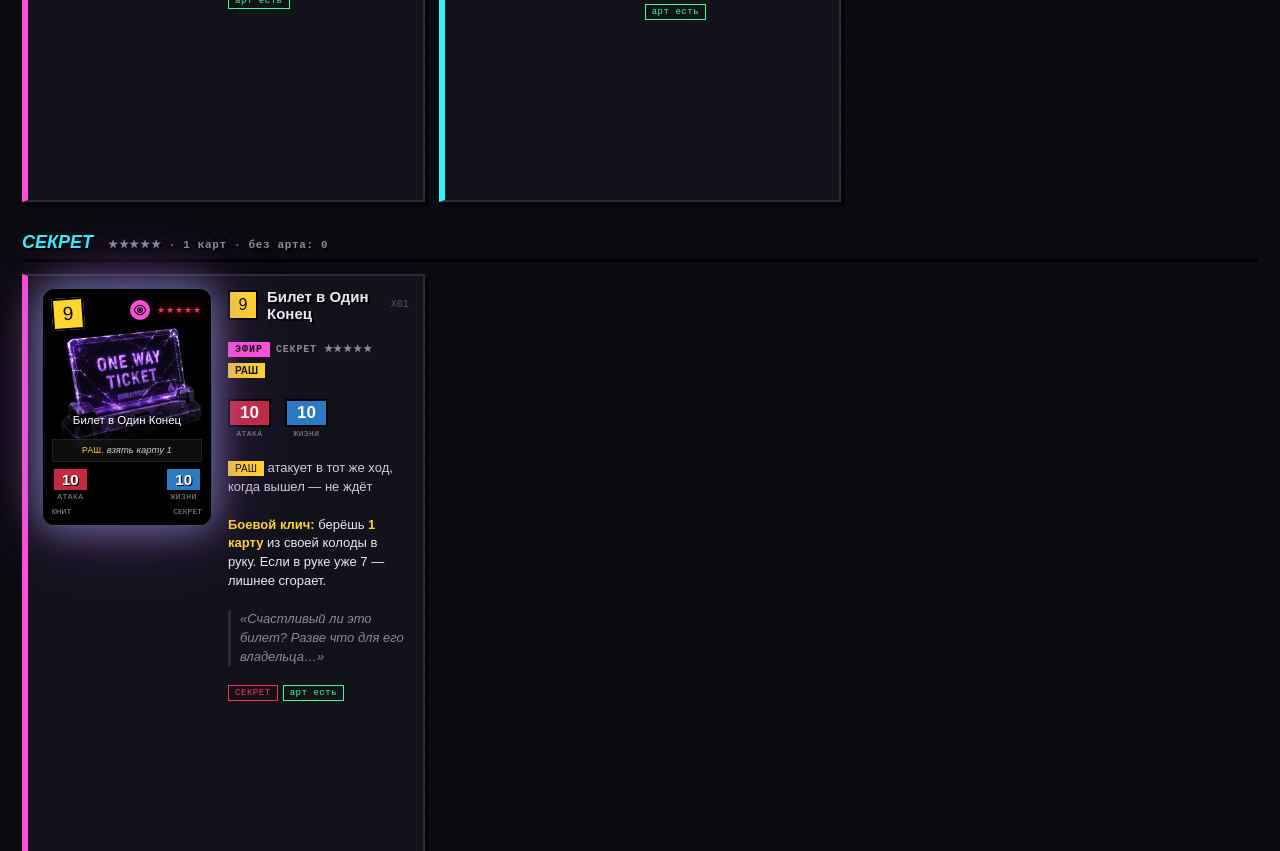
==== commit 8022d4f1: "Стенды снова листаются: 01-base запирал страницу Лист карт не прокручивался вниз. Причина — я подклю" ====
--- a/cards-sheet.html
+++ b/cards-sheet.html
@@ -89,6 +89,17 @@
 <link rel="stylesheet" href="css/01-base.css">
 <link rel="stylesheet" href="css/04-cards.css">
 <style>
+/* ОТМЕНЯЕМ то, что 01-base.css делает с документом. Он нужен нам ради
+   переменных (цвета, шрифты), но он же превращает страницу в приложение на
+   весь экран: `html,body{height:var(--app-h)}` и `body{overflow:hidden}`.
+   Лист карт — длинная страница, и от этого она просто переставала листаться.
+   Заодно возвращаем выделение текста: с него тут копируют описания. */
+html,body{height:auto;min-height:100%;overflow:visible}
+body{user-select:text;-webkit-user-select:text}
+/* Точечная сетка 01-base прибита к экрану (position:fixed) и при прокрутке
+   стояла бы на месте поверх карт. Странице она не нужна. */
+body::before{display:none}
+
 /* Карта слева от текста; на узком экране — сверху. Ширина в пикселях, а не в
    процентах: карта свёрстана в пикселях, и в резиновой коробке её значки
    поплыли бы — ровно та беда, что была с плакатом на щите. */
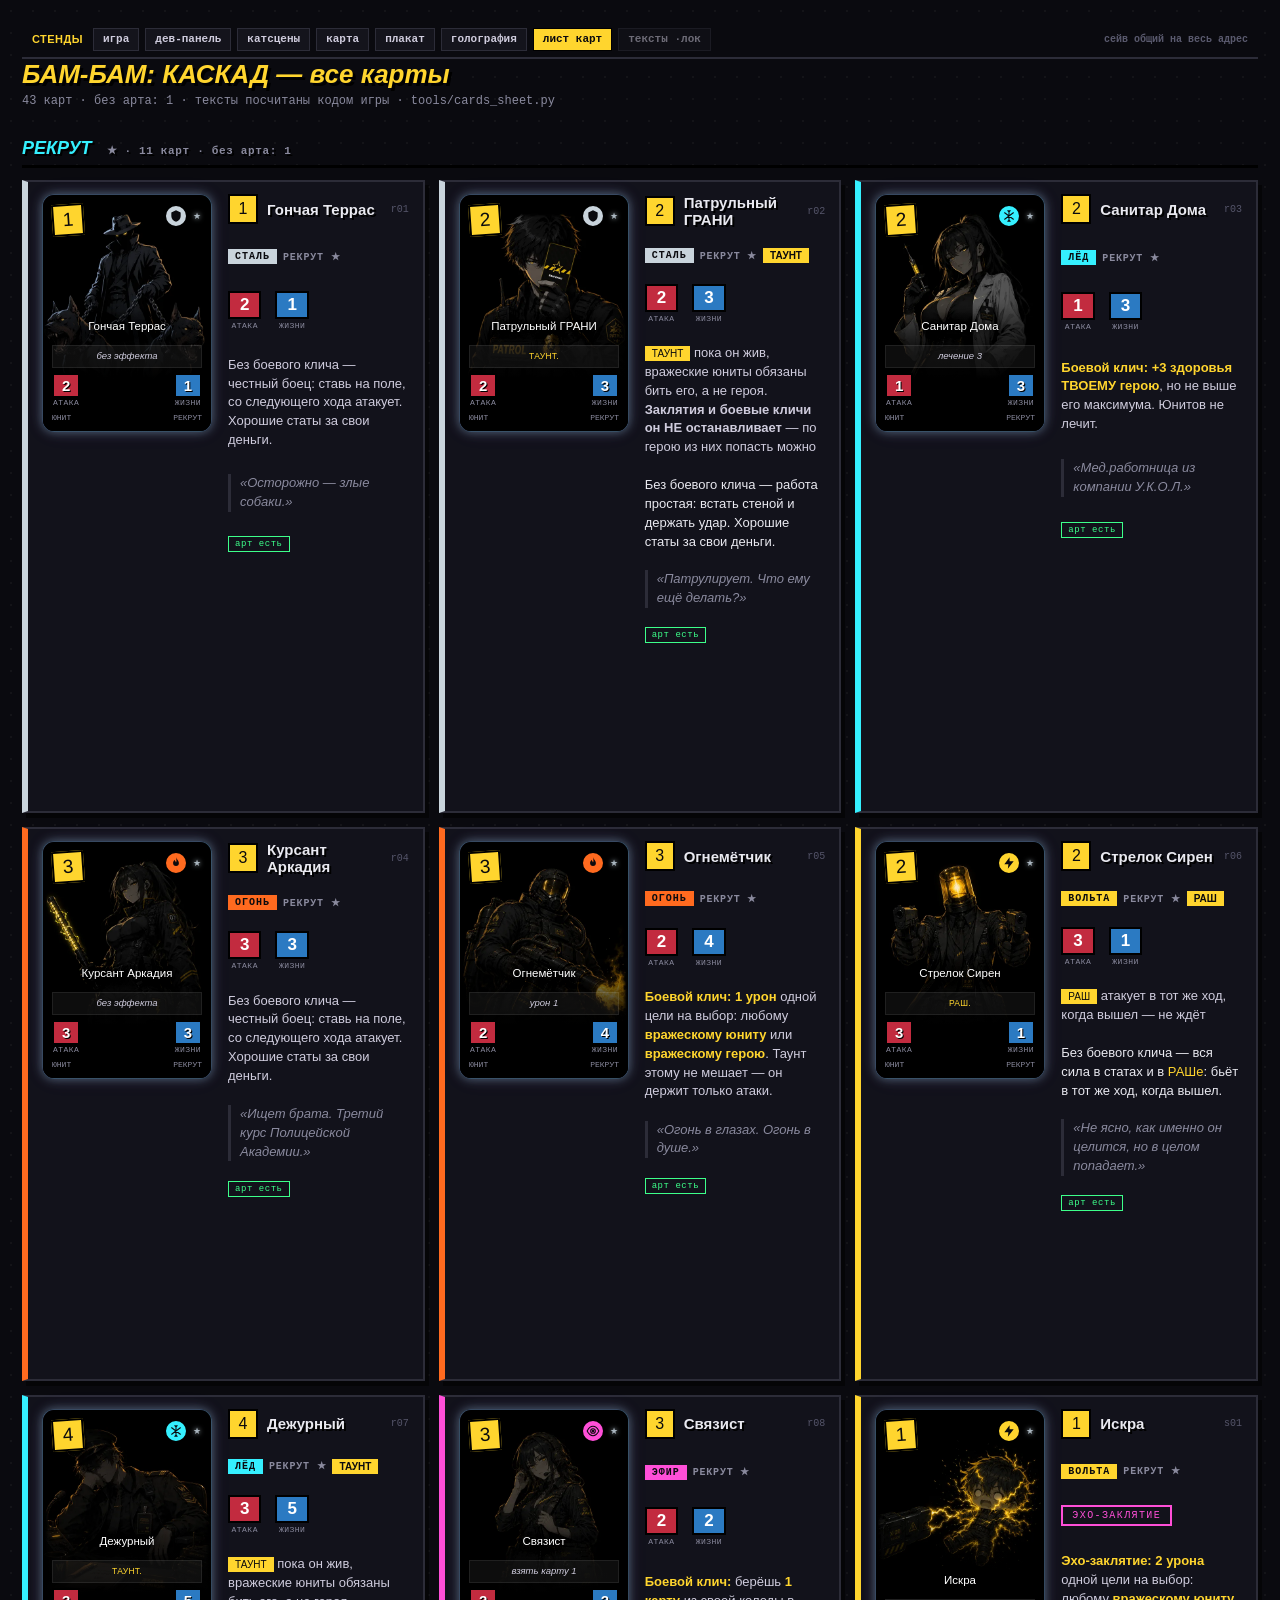
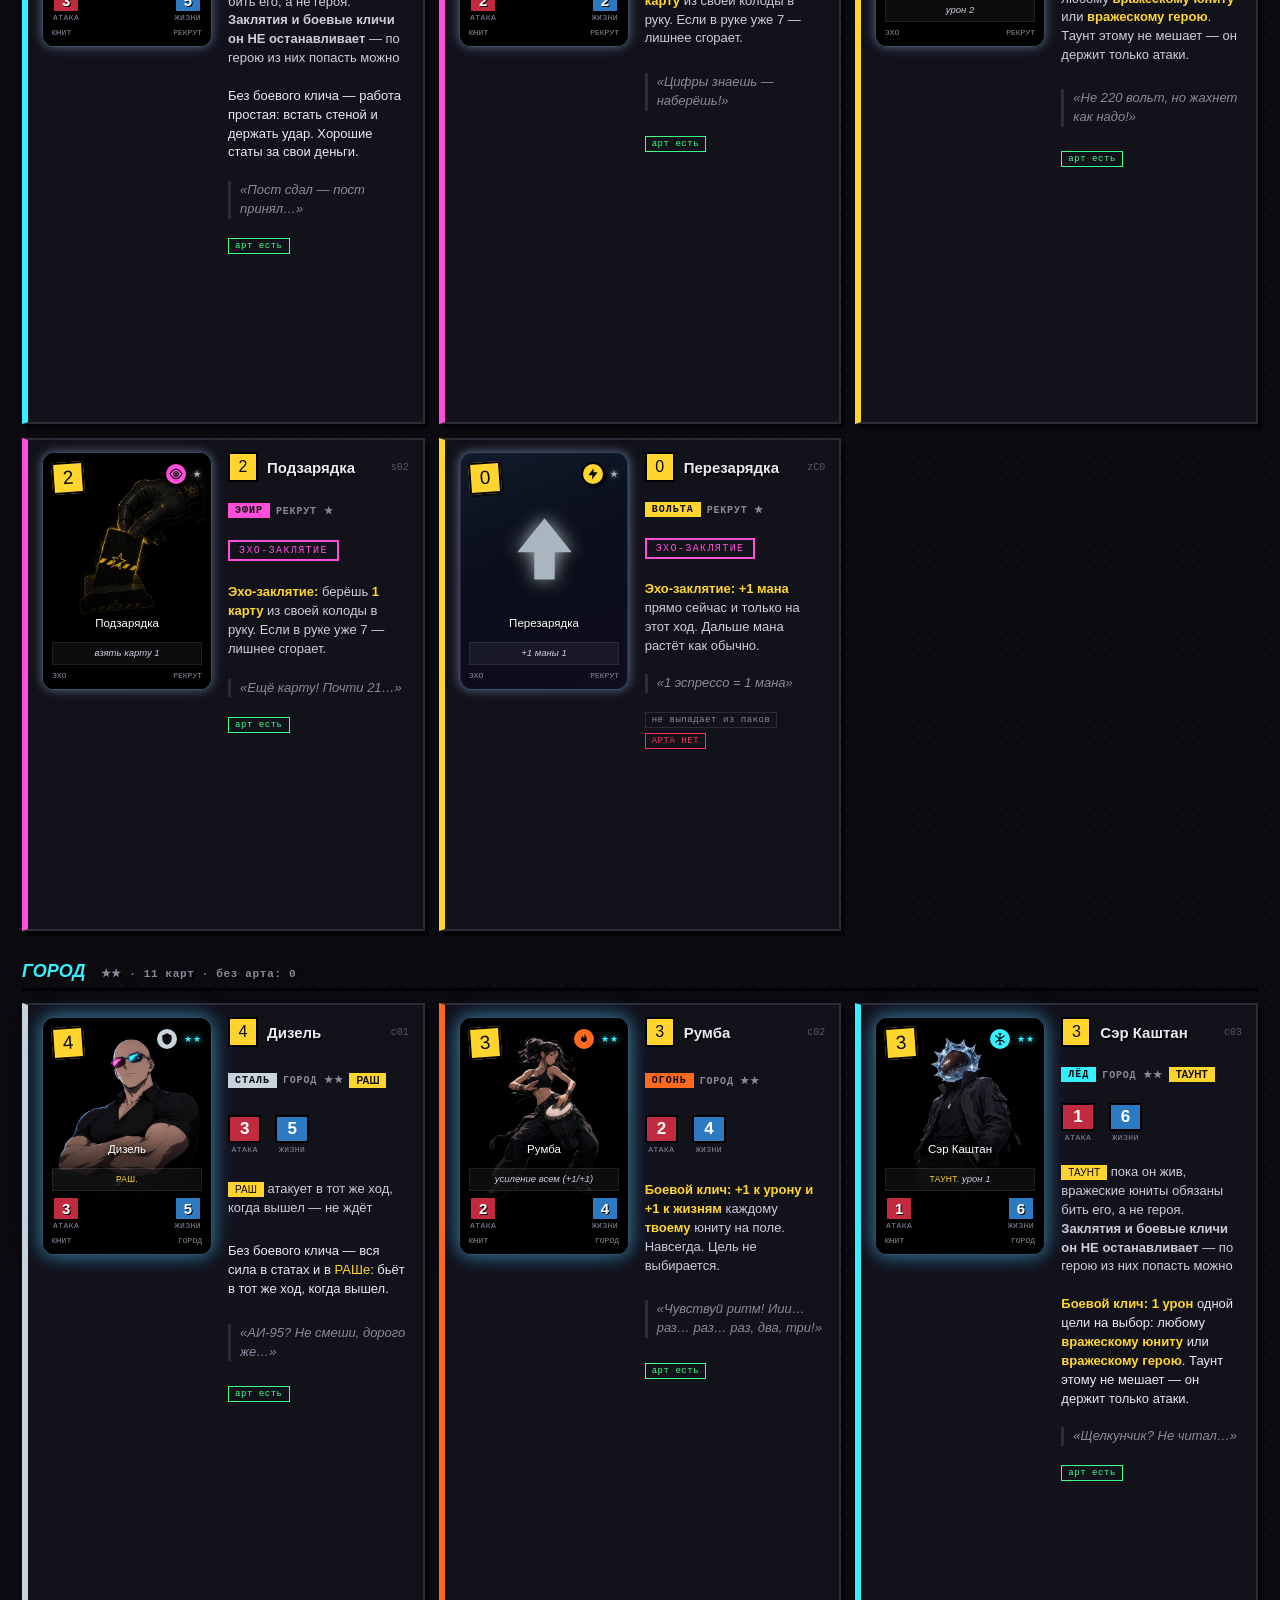
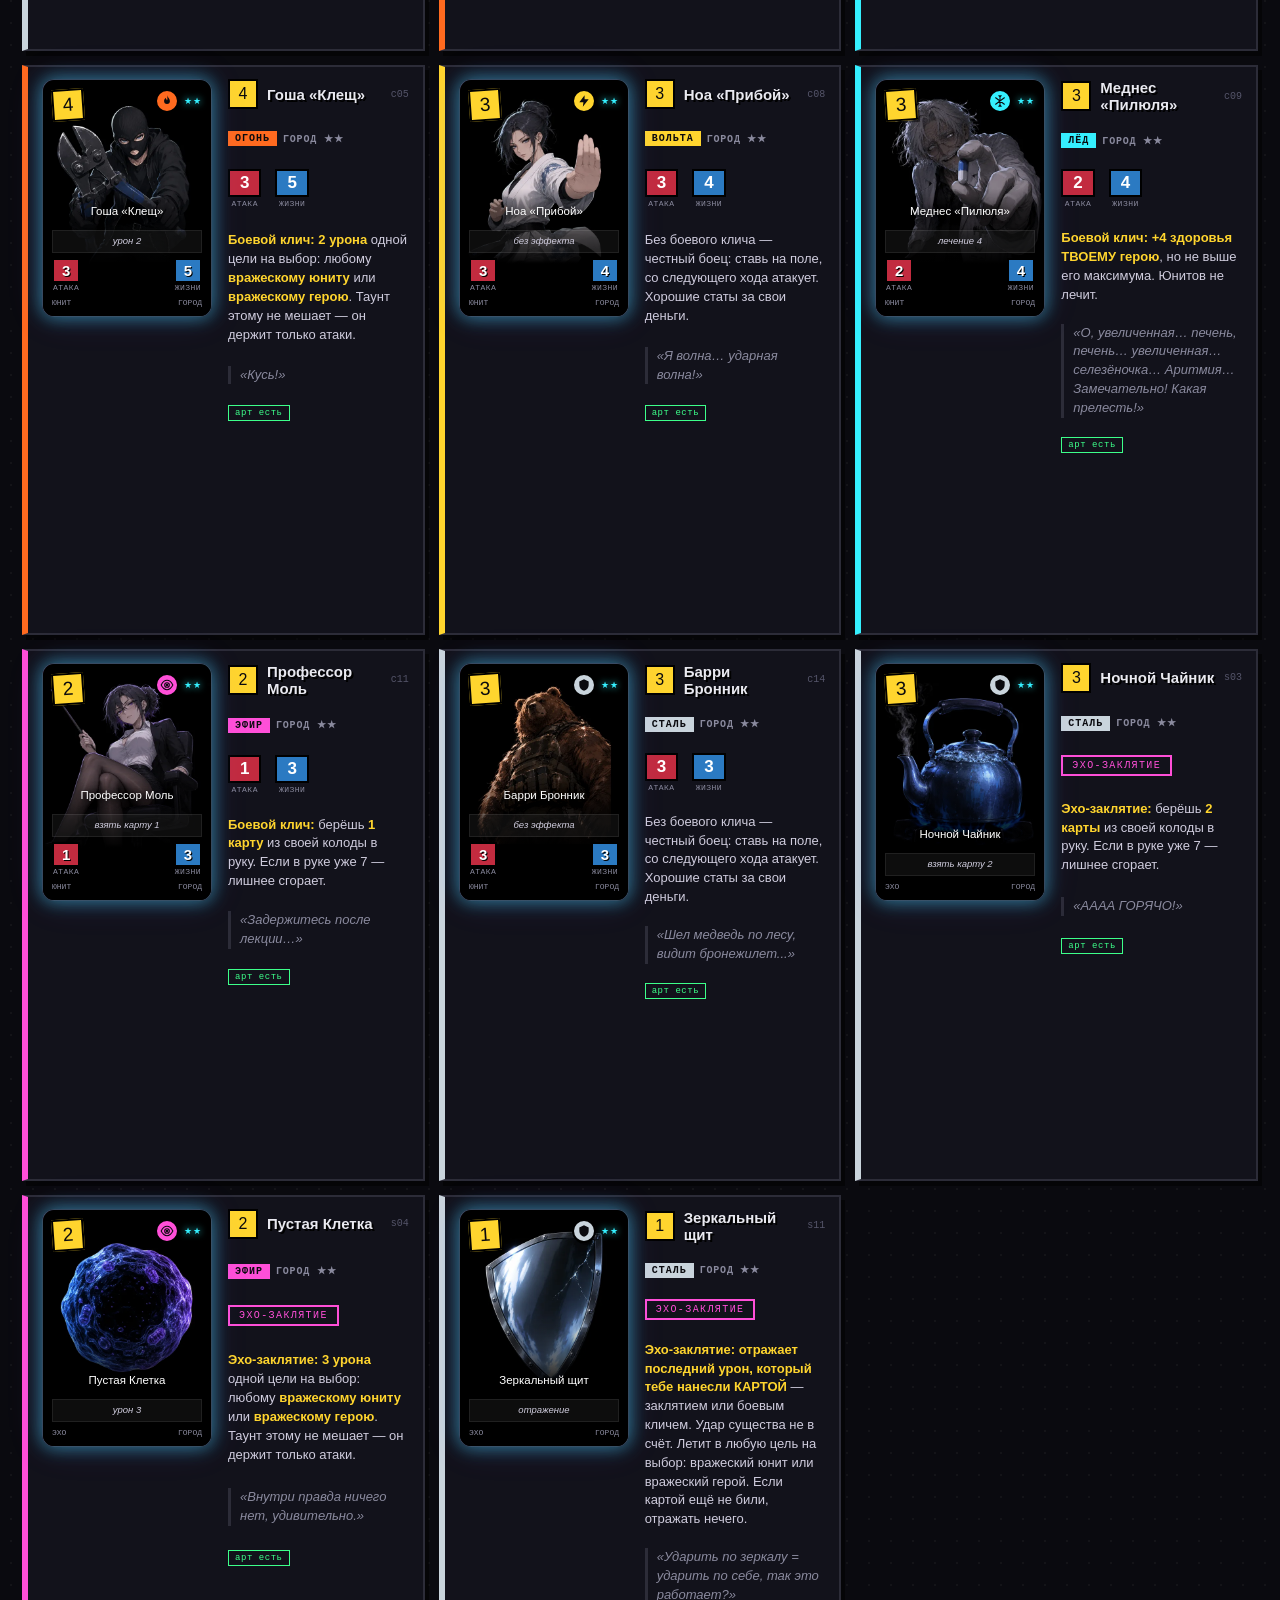
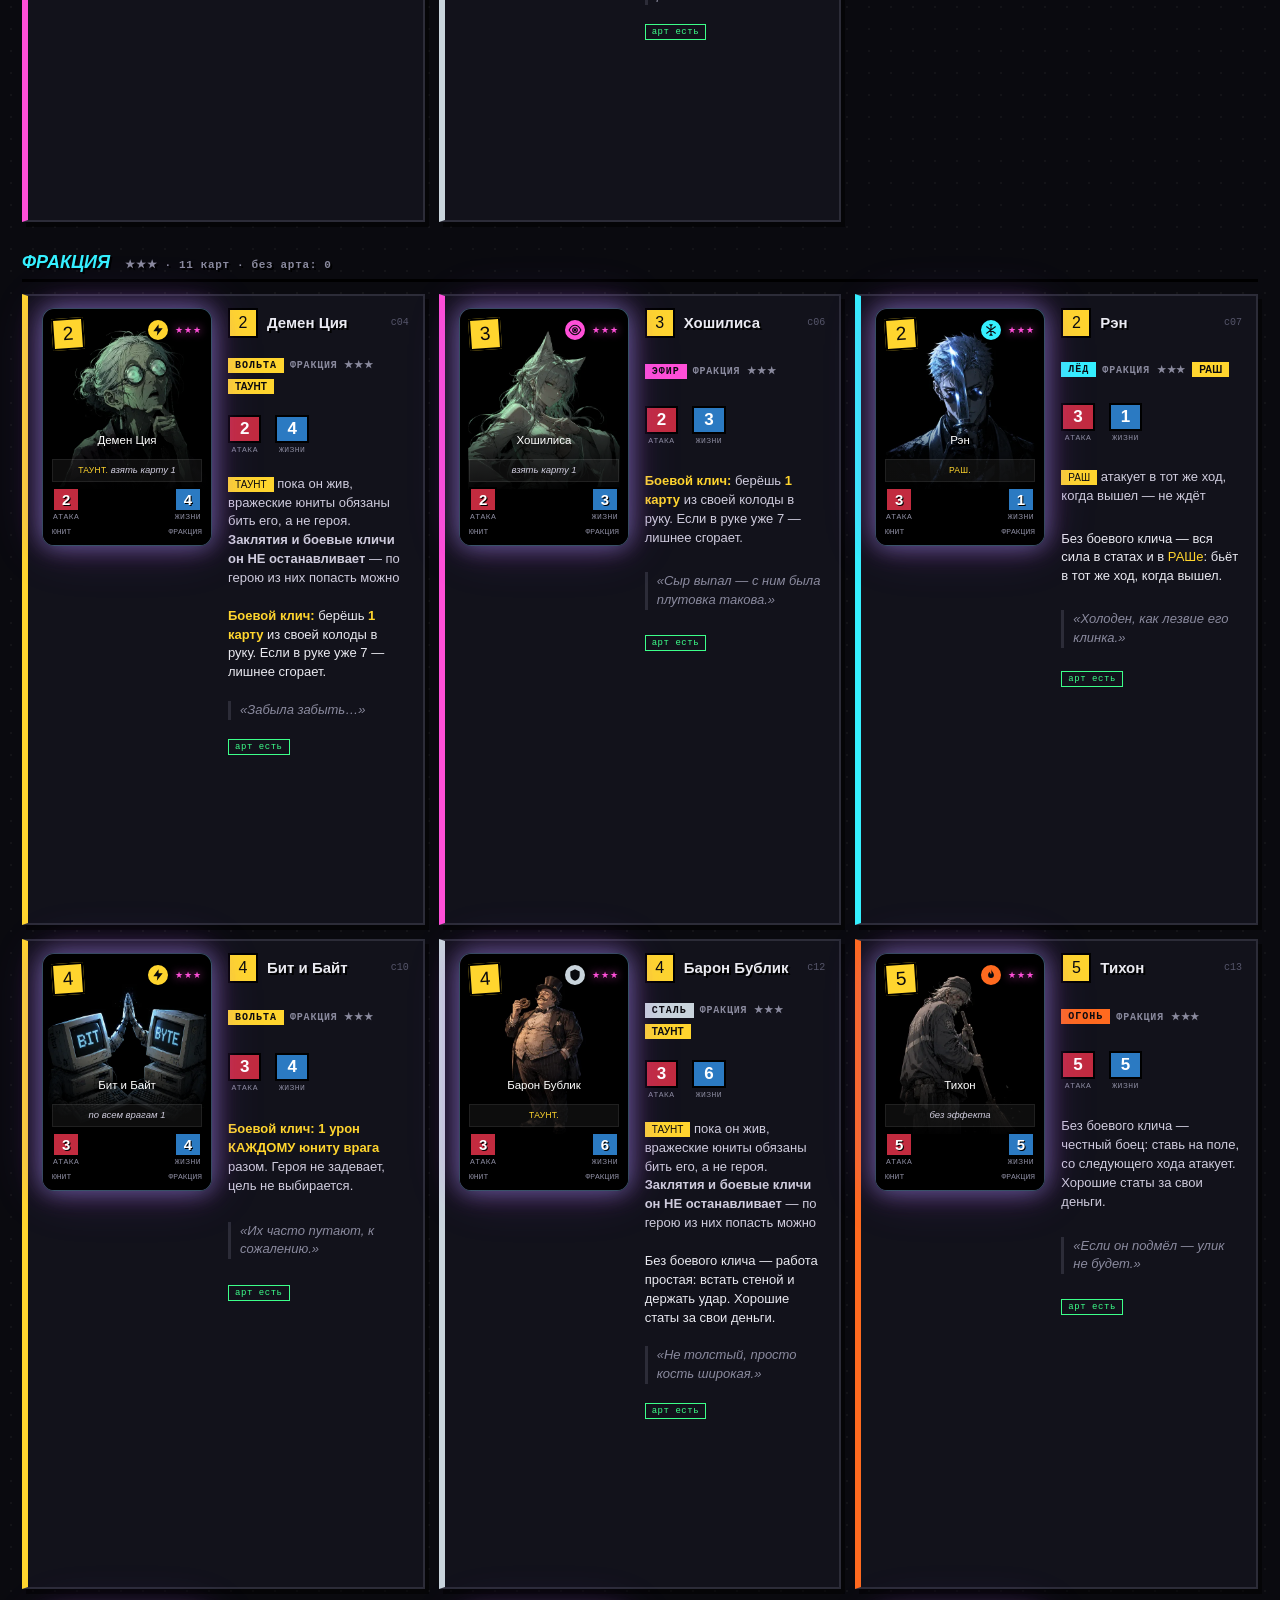
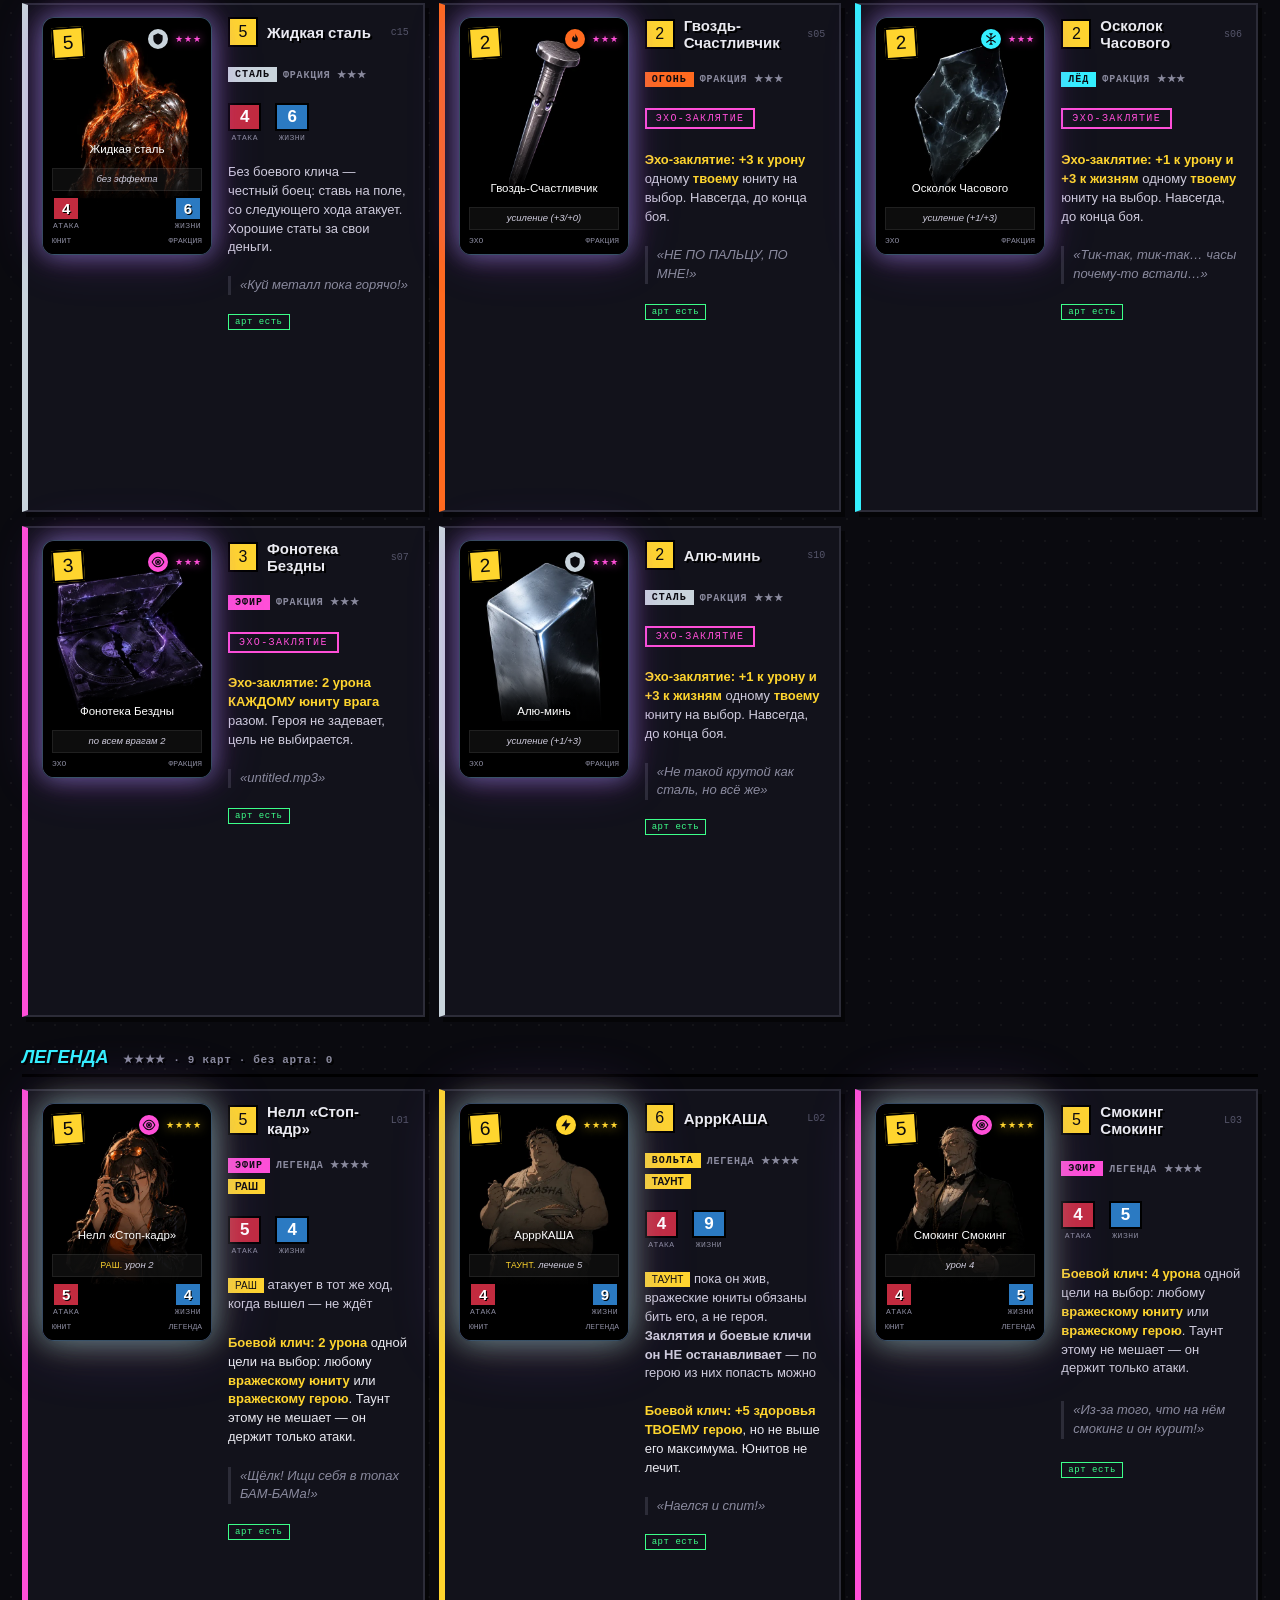
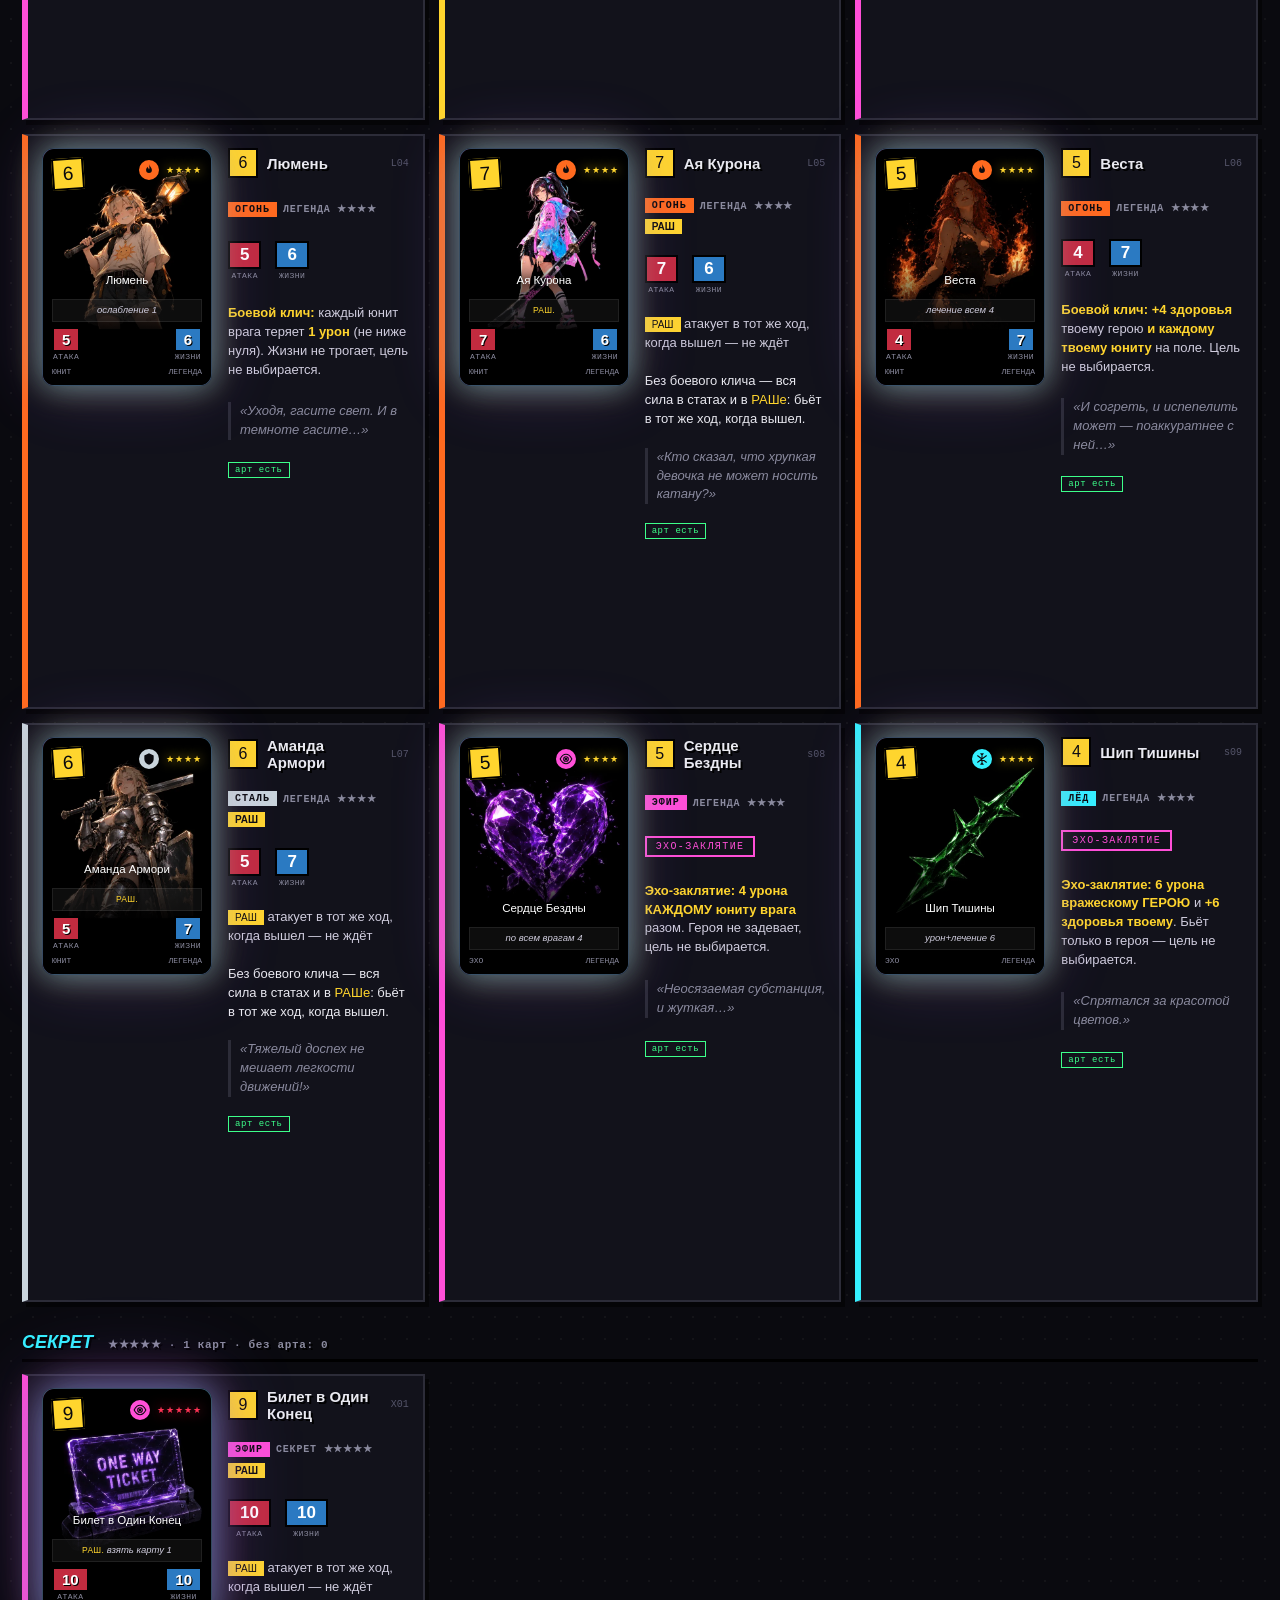
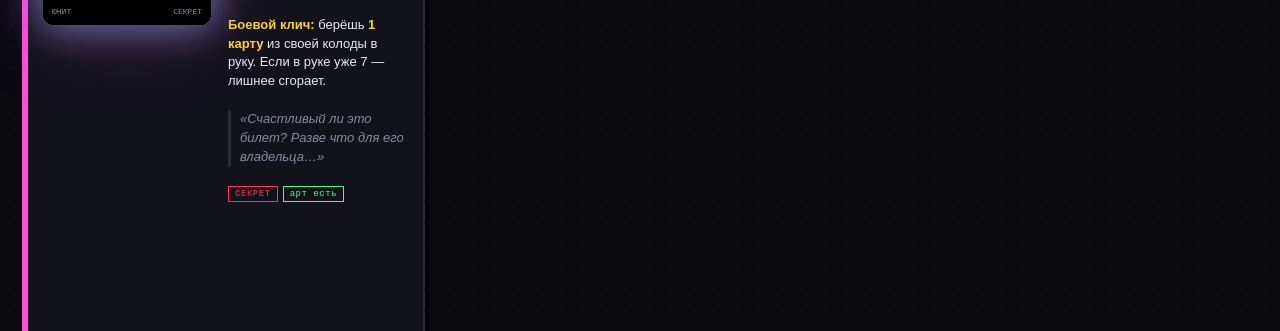
==== commit 2970ec4f: "Арт новых карт пересобран конвейером; лист карт обновлён Я поставил пять артов МИМО конвейера — рука" ====
--- a/cards-sheet.html
+++ b/cards-sheet.html
@@ -120,7 +120,7 @@
 <script src="js/07-cards.js"></script>
 
 <h1>БАМ-БАМ: КАСКАД — все карты</h1>
-<div class="sub">38 карт · без арта: 1 · тексты посчитаны кодом игры · tools/cards_sheet.py</div>
+<div class="sub">43 карт · без арта: 1 · тексты посчитаны кодом игры · tools/cards_sheet.py</div>
 <h2>РЕКРУТ <span>★ · 11 карт · без арта: 1</span></h2>
 <div class="grid"><article class="c t0" style="--el:#c9d4dc">
   <div class="вид" data-id="r01"></div>
@@ -130,7 +130,7 @@
   <div class="meta"><b class="el">СТАЛЬ</b><b class="tier">РЕКРУТ ★</b></div>
   <div class="stats"><span class="st"><b class="a">2</b><i>АТАКА</i></span><span class="st"><b class="h">1</b><i>ЖИЗНИ</i></span></div>
   
-  <p class="desc">Без эффекта — честный боец: ставь на поле, со следующего хода атакует. Хорошие статы за свои деньги.</p>
+  <p class="desc">Без боевого клича — честный боец: ставь на поле, со следующего хода атакует. Хорошие статы за свои деньги.</p>
   <p class="fl">«Осторожно — злые собаки.»</p>
   <div class="tags"><b class="tag ok">арт есть</b></div>
 </article>
@@ -142,7 +142,7 @@
   <div class="meta"><b class="el">СТАЛЬ</b><b class="tier">РЕКРУТ ★</b><b class="kw">ТАУНТ</b></div>
   <div class="stats"><span class="st"><b class="a">2</b><i>АТАКА</i></span><span class="st"><b class="h">3</b><i>ЖИЗНИ</i></span></div>
   <p><span class="kw">ТАУНТ</span> пока он жив, вражеские юниты обязаны бить его, а не героя. <b>Заклятия и боевые кличи он НЕ останавливает</b> — по герою из них попасть можно</p>
-  <p class="desc">Без эффекта — честный боец: ставь на поле, со следующего хода атакует. Хорошие статы за свои деньги.</p>
+  <p class="desc">Без боевого клича — работа простая: встать стеной и держать удар. Хорошие статы за свои деньги.</p>
   <p class="fl">«Патрулирует. Что ему ещё делать?»</p>
   <div class="tags"><b class="tag ok">арт есть</b></div>
 </article>
@@ -166,7 +166,7 @@
   <div class="meta"><b class="el">ОГОНЬ</b><b class="tier">РЕКРУТ ★</b></div>
   <div class="stats"><span class="st"><b class="a">3</b><i>АТАКА</i></span><span class="st"><b class="h">3</b><i>ЖИЗНИ</i></span></div>
   
-  <p class="desc">Без эффекта — честный боец: ставь на поле, со следующего хода атакует. Хорошие статы за свои деньги.</p>
+  <p class="desc">Без боевого клича — честный боец: ставь на поле, со следующего хода атакует. Хорошие статы за свои деньги.</p>
   <p class="fl">«Ищет брата. Третий курс Полицейской Академии.»</p>
   <div class="tags"><b class="tag ok">арт есть</b></div>
 </article>
@@ -190,7 +190,7 @@
   <div class="meta"><b class="el">ВОЛЬТА</b><b class="tier">РЕКРУТ ★</b><b class="kw">РАШ</b></div>
   <div class="stats"><span class="st"><b class="a">3</b><i>АТАКА</i></span><span class="st"><b class="h">1</b><i>ЖИЗНИ</i></span></div>
   <p><span class="kw">РАШ</span> атакует в тот же ход, когда вышел — не ждёт</p>
-  <p class="desc">Без эффекта — честный боец: ставь на поле, со следующего хода атакует. Хорошие статы за свои деньги.</p>
+  <p class="desc">Без боевого клича — вся сила в статах и в <span class="kw">РАШе</span>: бьёт в тот же ход, когда вышел.</p>
   <p class="fl">«Не ясно, как именно он целится, но в целом попадает.»</p>
   <div class="tags"><b class="tag ok">арт есть</b></div>
 </article>
@@ -202,7 +202,7 @@
   <div class="meta"><b class="el">ЛЁД</b><b class="tier">РЕКРУТ ★</b><b class="kw">ТАУНТ</b></div>
   <div class="stats"><span class="st"><b class="a">3</b><i>АТАКА</i></span><span class="st"><b class="h">5</b><i>ЖИЗНИ</i></span></div>
   <p><span class="kw">ТАУНТ</span> пока он жив, вражеские юниты обязаны бить его, а не героя. <b>Заклятия и боевые кличи он НЕ останавливает</b> — по герою из них попасть можно</p>
-  <p class="desc">Без эффекта — честный боец: ставь на поле, со следующего хода атакует. Хорошие статы за свои деньги.</p>
+  <p class="desc">Без боевого клича — работа простая: встать стеной и держать удар. Хорошие статы за свои деньги.</p>
   <p class="fl">«Пост сдал — пост принял…»</p>
   <div class="tags"><b class="tag ok">арт есть</b></div>
 </article>
@@ -254,7 +254,7 @@
   <p class="fl">«1 эспрессо = 1 мана»</p>
   <div class="tags"><b class="tag">не выпадает из паков</b><b class="tag no">АРТА НЕТ</b></div>
 </article></div>
-<h2>ГОРОД <span>★★ · 9 карт · без арта: 0</span></h2>
+<h2>ГОРОД <span>★★ · 11 карт · без арта: 0</span></h2>
 <div class="grid"><article class="c t1" style="--el:#c9d4dc">
   <div class="вид" data-id="c01"></div>
   <header><span class="cost">4</span>
@@ -263,7 +263,7 @@
   <div class="meta"><b class="el">СТАЛЬ</b><b class="tier">ГОРОД ★★</b><b class="kw">РАШ</b></div>
   <div class="stats"><span class="st"><b class="a">3</b><i>АТАКА</i></span><span class="st"><b class="h">5</b><i>ЖИЗНИ</i></span></div>
   <p><span class="kw">РАШ</span> атакует в тот же ход, когда вышел — не ждёт</p>
-  <p class="desc">Без эффекта — честный боец: ставь на поле, со следующего хода атакует. Хорошие статы за свои деньги.</p>
+  <p class="desc">Без боевого клича — вся сила в статах и в <span class="kw">РАШе</span>: бьёт в тот же ход, когда вышел.</p>
   <p class="fl">«АИ-95? Не смеши, дорого же…»</p>
   <div class="tags"><b class="tag ok">арт есть</b></div>
 </article>
@@ -311,7 +311,7 @@
   <div class="meta"><b class="el">ВОЛЬТА</b><b class="tier">ГОРОД ★★</b></div>
   <div class="stats"><span class="st"><b class="a">3</b><i>АТАКА</i></span><span class="st"><b class="h">4</b><i>ЖИЗНИ</i></span></div>
   
-  <p class="desc">Без эффекта — честный боец: ставь на поле, со следующего хода атакует. Хорошие статы за свои деньги.</p>
+  <p class="desc">Без боевого клича — честный боец: ставь на поле, со следующего хода атакует. Хорошие статы за свои деньги.</p>
   <p class="fl">«Я волна… ударная волна!»</p>
   <div class="tags"><b class="tag ok">арт есть</b></div>
 </article>
@@ -340,6 +340,18 @@
   <div class="tags"><b class="tag ok">арт есть</b></div>
 </article>
 <article class="c t1" style="--el:#c9d4dc">
+  <div class="вид" data-id="c14"></div>
+  <header><span class="cost">3</span>
+    <h3>Барри Бронник</h3>
+    <span class="id">c14</span></header>
+  <div class="meta"><b class="el">СТАЛЬ</b><b class="tier">ГОРОД ★★</b></div>
+  <div class="stats"><span class="st"><b class="a">3</b><i>АТАКА</i></span><span class="st"><b class="h">3</b><i>ЖИЗНИ</i></span></div>
+  
+  <p class="desc">Без боевого клича — честный боец: ставь на поле, со следующего хода атакует. Хорошие статы за свои деньги.</p>
+  <p class="fl">«Шел медведь по лесу, видит бронежилет...»</p>
+  <div class="tags"><b class="tag ok">арт есть</b></div>
+</article>
+<article class="c t1" style="--el:#c9d4dc">
   <div class="вид" data-id="s03"></div>
   <header><span class="cost">3</span>
     <h3>Ночной Чайник</h3>
@@ -362,8 +374,20 @@
   <p class="desc"><b>Эхо-заклятие:</b> <b>3 урона</b> одной цели на выбор: любому <b>вражескому юниту</b> или <b>вражескому герою</b>. Таунт этому не мешает — он держит только атаки.</p>
   <p class="fl">«Внутри правда ничего нет, удивительно.»</p>
   <div class="tags"><b class="tag ok">арт есть</b></div>
+</article>
+<article class="c t1" style="--el:#c9d4dc">
+  <div class="вид" data-id="s11"></div>
+  <header><span class="cost">1</span>
+    <h3>Зеркальный щит</h3>
+    <span class="id">s11</span></header>
+  <div class="meta"><b class="el">СТАЛЬ</b><b class="tier">ГОРОД ★★</b></div>
+  <div class="stats"><span class="echo">ЭХО-ЗАКЛЯТИЕ</span></div>
+  
+  <p class="desc"><b>Эхо-заклятие:</b> <b>отражает последний урон, который тебе нанесли КАРТОЙ</b> — заклятием или боевым кличем. Удар существа не в счёт. Летит в любую цель на выбор: вражеский юнит или вражеский герой. Если картой ещё не били, отражать нечего.</p>
+  <p class="fl">«Ударить по зеркалу = ударить по себе, так это работает?»</p>
+  <div class="tags"><b class="tag ok">арт есть</b></div>
 </article></div>
-<h2>ФРАКЦИЯ <span>★★★ · 9 карт · без арта: 0</span></h2>
+<h2>ФРАКЦИЯ <span>★★★ · 11 карт · без арта: 0</span></h2>
 <div class="grid"><article class="c t2" style="--el:#ffd52e">
   <div class="вид" data-id="c04"></div>
   <header><span class="cost">2</span>
@@ -396,7 +420,7 @@
   <div class="meta"><b class="el">ЛЁД</b><b class="tier">ФРАКЦИЯ ★★★</b><b class="kw">РАШ</b></div>
   <div class="stats"><span class="st"><b class="a">3</b><i>АТАКА</i></span><span class="st"><b class="h">1</b><i>ЖИЗНИ</i></span></div>
   <p><span class="kw">РАШ</span> атакует в тот же ход, когда вышел — не ждёт</p>
-  <p class="desc">Без эффекта — честный боец: ставь на поле, со следующего хода атакует. Хорошие статы за свои деньги.</p>
+  <p class="desc">Без боевого клича — вся сила в статах и в <span class="kw">РАШе</span>: бьёт в тот же ход, когда вышел.</p>
   <p class="fl">«Холоден, как лезвие его клинка.»</p>
   <div class="tags"><b class="tag ok">арт есть</b></div>
 </article>
@@ -420,7 +444,7 @@
   <div class="meta"><b class="el">СТАЛЬ</b><b class="tier">ФРАКЦИЯ ★★★</b><b class="kw">ТАУНТ</b></div>
   <div class="stats"><span class="st"><b class="a">3</b><i>АТАКА</i></span><span class="st"><b class="h">6</b><i>ЖИЗНИ</i></span></div>
   <p><span class="kw">ТАУНТ</span> пока он жив, вражеские юниты обязаны бить его, а не героя. <b>Заклятия и боевые кличи он НЕ останавливает</b> — по герою из них попасть можно</p>
-  <p class="desc">Без эффекта — честный боец: ставь на поле, со следующего хода атакует. Хорошие статы за свои деньги.</p>
+  <p class="desc">Без боевого клича — работа простая: встать стеной и держать удар. Хорошие статы за свои деньги.</p>
   <p class="fl">«Не толстый, просто кость широкая.»</p>
   <div class="tags"><b class="tag ok">арт есть</b></div>
 </article>
@@ -432,8 +456,20 @@
   <div class="meta"><b class="el">ОГОНЬ</b><b class="tier">ФРАКЦИЯ ★★★</b></div>
   <div class="stats"><span class="st"><b class="a">5</b><i>АТАКА</i></span><span class="st"><b class="h">5</b><i>ЖИЗНИ</i></span></div>
   
-  <p class="desc">Без эффекта — честный боец: ставь на поле, со следующего хода атакует. Хорошие статы за свои деньги.</p>
+  <p class="desc">Без боевого клича — честный боец: ставь на поле, со следующего хода атакует. Хорошие статы за свои деньги.</p>
   <p class="fl">«Если он подмёл — улик не будет.»</p>
+  <div class="tags"><b class="tag ok">арт есть</b></div>
+</article>
+<article class="c t2" style="--el:#c9d4dc">
+  <div class="вид" data-id="c15"></div>
+  <header><span class="cost">5</span>
+    <h3>Жидкая сталь</h3>
+    <span class="id">c15</span></header>
+  <div class="meta"><b class="el">СТАЛЬ</b><b class="tier">ФРАКЦИЯ ★★★</b></div>
+  <div class="stats"><span class="st"><b class="a">4</b><i>АТАКА</i></span><span class="st"><b class="h">6</b><i>ЖИЗНИ</i></span></div>
+  
+  <p class="desc">Без боевого клича — честный боец: ставь на поле, со следующего хода атакует. Хорошие статы за свои деньги.</p>
+  <p class="fl">«Куй металл пока горячо!»</p>
   <div class="tags"><b class="tag ok">арт есть</b></div>
 </article>
 <article class="c t2" style="--el:#ff6a1f">
@@ -471,8 +507,20 @@
   <p class="desc"><b>Эхо-заклятие:</b> <b>2 урона КАЖДОМУ юниту врага</b> разом. Героя не задевает, цель не выбирается.</p>
   <p class="fl">«untitled.mp3»</p>
   <div class="tags"><b class="tag ok">арт есть</b></div>
+</article>
+<article class="c t2" style="--el:#c9d4dc">
+  <div class="вид" data-id="s10"></div>
+  <header><span class="cost">2</span>
+    <h3>Алю-минь</h3>
+    <span class="id">s10</span></header>
+  <div class="meta"><b class="el">СТАЛЬ</b><b class="tier">ФРАКЦИЯ ★★★</b></div>
+  <div class="stats"><span class="echo">ЭХО-ЗАКЛЯТИЕ</span></div>
+  
+  <p class="desc"><b>Эхо-заклятие:</b> <b>+1 к урону и +3 к жизням</b> одному <b>твоему</b> юниту на выбор. Навсегда, до конца боя.</p>
+  <p class="fl">«Не такой крутой как сталь, но всё же»</p>
+  <div class="tags"><b class="tag ok">арт есть</b></div>
 </article></div>
-<h2>ЛЕГЕНДА <span>★★★★ · 8 карт · без арта: 0</span></h2>
+<h2>ЛЕГЕНДА <span>★★★★ · 9 карт · без арта: 0</span></h2>
 <div class="grid"><article class="c t3" style="--el:#ff4fd8">
   <div class="вид" data-id="L01"></div>
   <header><span class="cost">5</span>
@@ -509,12 +557,12 @@
   <p class="fl">«Из-за того, что на нём смокинг и он курит!»</p>
   <div class="tags"><b class="tag ok">арт есть</b></div>
 </article>
-<article class="c t3" style="--el:#35f0ff">
+<article class="c t3" style="--el:#ff6a1f">
   <div class="вид" data-id="L04"></div>
   <header><span class="cost">6</span>
     <h3>Люмень</h3>
     <span class="id">L04</span></header>
-  <div class="meta"><b class="el">ЛЁД</b><b class="tier">ЛЕГЕНДА ★★★★</b></div>
+  <div class="meta"><b class="el">ОГОНЬ</b><b class="tier">ЛЕГЕНДА ★★★★</b></div>
   <div class="stats"><span class="st"><b class="a">5</b><i>АТАКА</i></span><span class="st"><b class="h">6</b><i>ЖИЗНИ</i></span></div>
   
   <p class="desc"><b>Боевой клич:</b> каждый юнит врага теряет <b>1 урон</b> (не ниже нуля). Жизни не трогает, цель не выбирается.</p>
@@ -529,20 +577,32 @@
   <div class="meta"><b class="el">ОГОНЬ</b><b class="tier">ЛЕГЕНДА ★★★★</b><b class="kw">РАШ</b></div>
   <div class="stats"><span class="st"><b class="a">7</b><i>АТАКА</i></span><span class="st"><b class="h">6</b><i>ЖИЗНИ</i></span></div>
   <p><span class="kw">РАШ</span> атакует в тот же ход, когда вышел — не ждёт</p>
-  <p class="desc">Без эффекта — честный боец: ставь на поле, со следующего хода атакует. Хорошие статы за свои деньги.</p>
+  <p class="desc">Без боевого клича — вся сила в статах и в <span class="kw">РАШе</span>: бьёт в тот же ход, когда вышел.</p>
   <p class="fl">«Кто сказал, что хрупкая девочка не может носить катану?»</p>
   <div class="tags"><b class="tag ok">арт есть</b></div>
 </article>
-<article class="c t3" style="--el:#c9d4dc">
+<article class="c t3" style="--el:#ff6a1f">
   <div class="вид" data-id="L06"></div>
   <header><span class="cost">5</span>
     <h3>Веста</h3>
     <span class="id">L06</span></header>
-  <div class="meta"><b class="el">СТАЛЬ</b><b class="tier">ЛЕГЕНДА ★★★★</b></div>
+  <div class="meta"><b class="el">ОГОНЬ</b><b class="tier">ЛЕГЕНДА ★★★★</b></div>
   <div class="stats"><span class="st"><b class="a">4</b><i>АТАКА</i></span><span class="st"><b class="h">7</b><i>ЖИЗНИ</i></span></div>
   
   <p class="desc"><b>Боевой клич:</b> <b>+4 здоровья</b> твоему герою <b>и каждому твоему юниту</b> на поле. Цель не выбирается.</p>
   <p class="fl">«И согреть, и испепелить может — поаккуратнее с ней…»</p>
+  <div class="tags"><b class="tag ok">арт есть</b></div>
+</article>
+<article class="c t3" style="--el:#c9d4dc">
+  <div class="вид" data-id="L07"></div>
+  <header><span class="cost">6</span>
+    <h3>Аманда Армори</h3>
+    <span class="id">L07</span></header>
+  <div class="meta"><b class="el">СТАЛЬ</b><b class="tier">ЛЕГЕНДА ★★★★</b><b class="kw">РАШ</b></div>
+  <div class="stats"><span class="st"><b class="a">5</b><i>АТАКА</i></span><span class="st"><b class="h">7</b><i>ЖИЗНИ</i></span></div>
+  <p><span class="kw">РАШ</span> атакует в тот же ход, когда вышел — не ждёт</p>
+  <p class="desc">Без боевого клича — вся сила в статах и в <span class="kw">РАШе</span>: бьёт в тот же ход, когда вышел.</p>
+  <p class="fl">«Тяжелый доспех не мешает легкости движений!»</p>
   <div class="tags"><b class="tag ok">арт есть</b></div>
 </article>
 <article class="c t3" style="--el:#ff4fd8">
--- a/css/01-base.css
+++ b/css/01-base.css
@@ -62,6 +62,20 @@
    пустоту ПОСЛЕ символа, и даже отцентрованный тот смещался бы влево на
    половину этого зазора. line-height:1 убирает перекос по вертикали. */
 .iconbtn{justify-content:center;text-align:center;letter-spacing:0;gap:0;line-height:1}
+/* ТОЧКА «ЕСТЬ НЕПРОЧИТАННОЕ» на кнопке справки. Висит сразу на всех шести
+   кнопках «?» — они на разных экранах, и игрок не должен искать, где именно
+   смотреть.
+   `position` ставим только тем кнопкам, у которых его нет: у .infoF в меню он
+   уже fixed, и перебить его на relative значило бы уронить кнопку из угла
+   экрана в поток. Оба варианта — и fixed, и relative — одинаково годятся как
+   опора для точки. */
+[data-info].новое:not(.infoF){position:relative}
+[data-info].новое::after{content:'';position:absolute;top:-4px;right:-4px;
+  width:11px;height:11px;border-radius:50%;background:var(--mag);
+  border:2px solid #0a0a0f;box-shadow:0 0 9px var(--mag);
+  animation:новоеПульс 1.6s ease-in-out infinite}
+@keyframes новоеПульс{50%{transform:scale(1.3)}}
+@media (prefers-reduced-motion:reduce){[data-info].новое::after{animation:none}}
 .btn:hover{border-color:var(--yel);color:var(--yel);transform:translate(-2px,-2px);box-shadow:6px 6px 0 rgba(0,0,0,.6)}
 .btn:active{transform:translate(2px,2px);box-shadow:0 0 0}
 .btn:disabled{opacity:.35;cursor:not-allowed;transform:none}
--- a/css/04-cards.css
+++ b/css/04-cards.css
@@ -52,18 +52,48 @@
    правила родителя.
 
    Поэтому не полагаемся на `backface-visibility` вовсе, а гасим ненужную грань
-   насовсем. Переключение отложено на 0.34s — это чуть больше половины
-   переворота (0.75s), грань в этот миг стоит ребром, и подмены не видно.
+   насовсем. Переход именно `visibility`, а не `display` или `opacity`: display
+   сорвал бы переворот, opacity создаёт слой и вернула бы ту же беду.
+
+   ГРАНИ ПЕРЕКРЫВАЮТСЯ, А НЕ СМЕНЯЮТСЯ В ОДИН МИГ, и это главное здесь.
+   Первым заходом обе переключались разом, с задержкой 0.34s — «чуть больше
+   половины переворота (0.75s)». Рассуждение верно для ЛИНЕЙНОГО темпа, а темп
+   тут `cubic-bezier(.2,1.25,.3,1)`: с перелётом, то есть резко передний.
+   Замерено покадрово (проба computed transform у .cFlip): 90° карта проходит
+   на 80мс, 180° — на 300мс, дальше перелетает до 184° и до 750мс осаживается
+   назад. Значит при задержке 0.34s изнанка уже двести с лишним миллисекунд как
+   отвёрнута — её гасит backface-visibility, — а лицо всё ещё погашено нами. И
+   276 миллисекунд не видно НИЧЕГО. Ровно это и было видно на десктопе: карта
+   начинает поворот, пропадает и появляется уже лицом, доворачиваясь.
+
+   Подогнать одну задержку под момент «ребром» нельзя надёжно: ребро карта
+   проходит за полтора кадра, и промах в один кадр — это опять пустой кадр.
+   Поэтому грани РАЗВЕДЕНЫ: та, что проявляется, включается РАНО (0.05s), та,
+   что гаснет, выключается ПОЗДНО (0.10s). Между ними обе `visible`, и кого
+   рисовать — решает backface-visibility, то есть сама геометрия, а не таймер.
+
+   Единственное требование к числам: РЕБРО (80мс) должно попасть ВНУТРЬ вилки.
+   Тогда пустого кадра не бывает при любой частоте кадров — таймеры и сам
+   поворот идут по одним часам, и промахнуться нечем. Вилку держим тесной,
+   60–100мс: перекладом карта стоит почти ребром, и если на iPhone изнанка
+   в этот миг и просвечивает сквозь лицо, просвечивать ей некуда.
+
+   Задержки лежат на СОСТОЯНИЯХ, а не общим правилом, потому что переворот
+   играется в обе стороны: у перехода берутся свойства ЦЕЛЕВОГО состояния, и
+   так «рано» достаётся проявляющейся грани и при открытии, и при закрытии.
+   Общим правилом закрытие получало бы зеркальную дырку.
+
    Переход именно `visibility`, а не `display` или `opacity`: display сорвал бы
    переворот, opacity создаёт слой и вернула бы ту же беду.
 
    На карте, которая нарисована сразу открытой (колода, коллекция), переход не
    запускается вовсе — значения применяются мгновенно, и это как раз то, что
    нужно: там переворота нет. */
-.cBack,.cFront{transition:visibility 0s linear .34s}
-.cFront{visibility:hidden}
-.cWrap.open .cBack{visibility:hidden}
-.cWrap.open .cFront{visibility:visible}
+.cBack,.cFront{transition-property:visibility;transition-duration:0s}
+.cBack{visibility:visible;transition-delay:.06s}
+.cFront{visibility:hidden;transition-delay:.10s}
+.cWrap.open .cBack{visibility:hidden;transition-delay:.10s}
+.cWrap.open .cFront{visibility:visible;transition-delay:.06s}
 /* Второй слой защиты: тот же запрет прямо на потомках изнанки. Дёшево и на
    случай, если где-то ещё появится грань со своим наложением. */
 .cBack>*,.cBack::before{backface-visibility:hidden;-webkit-backface-visibility:hidden}
